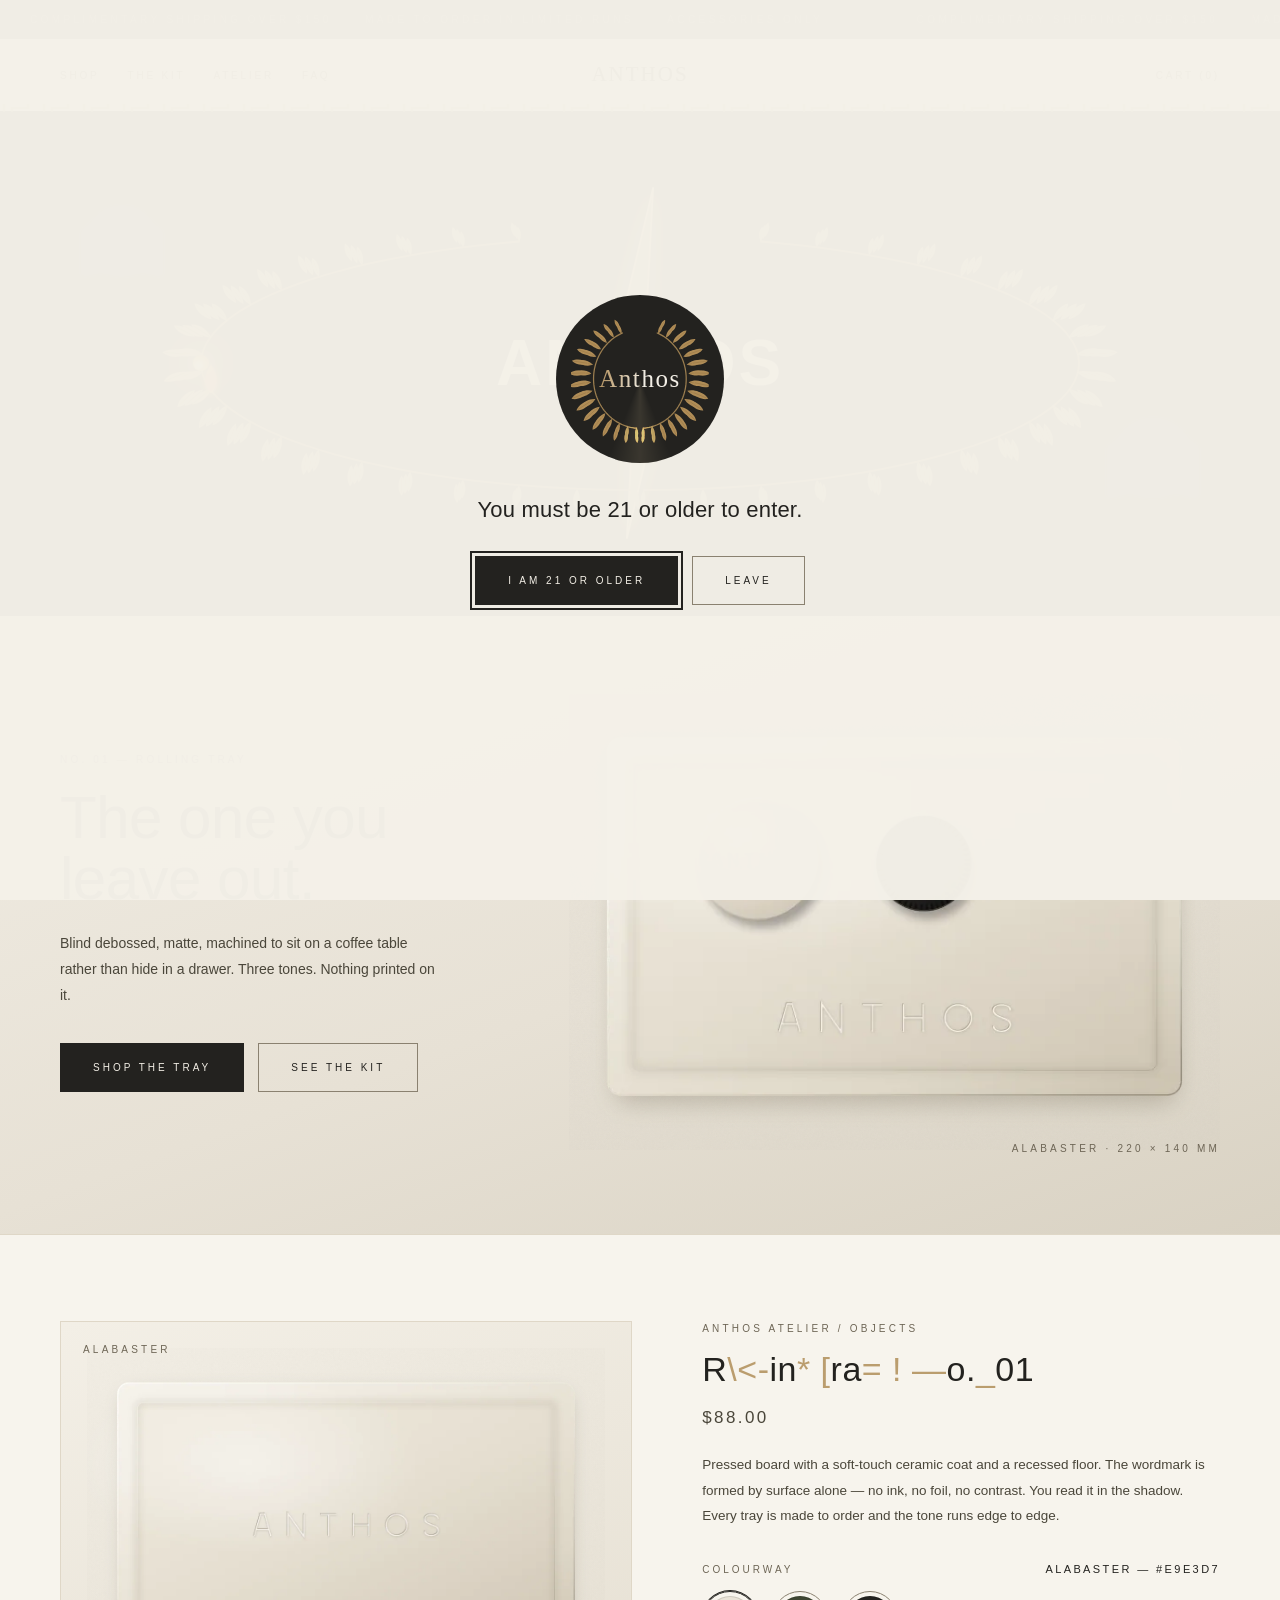
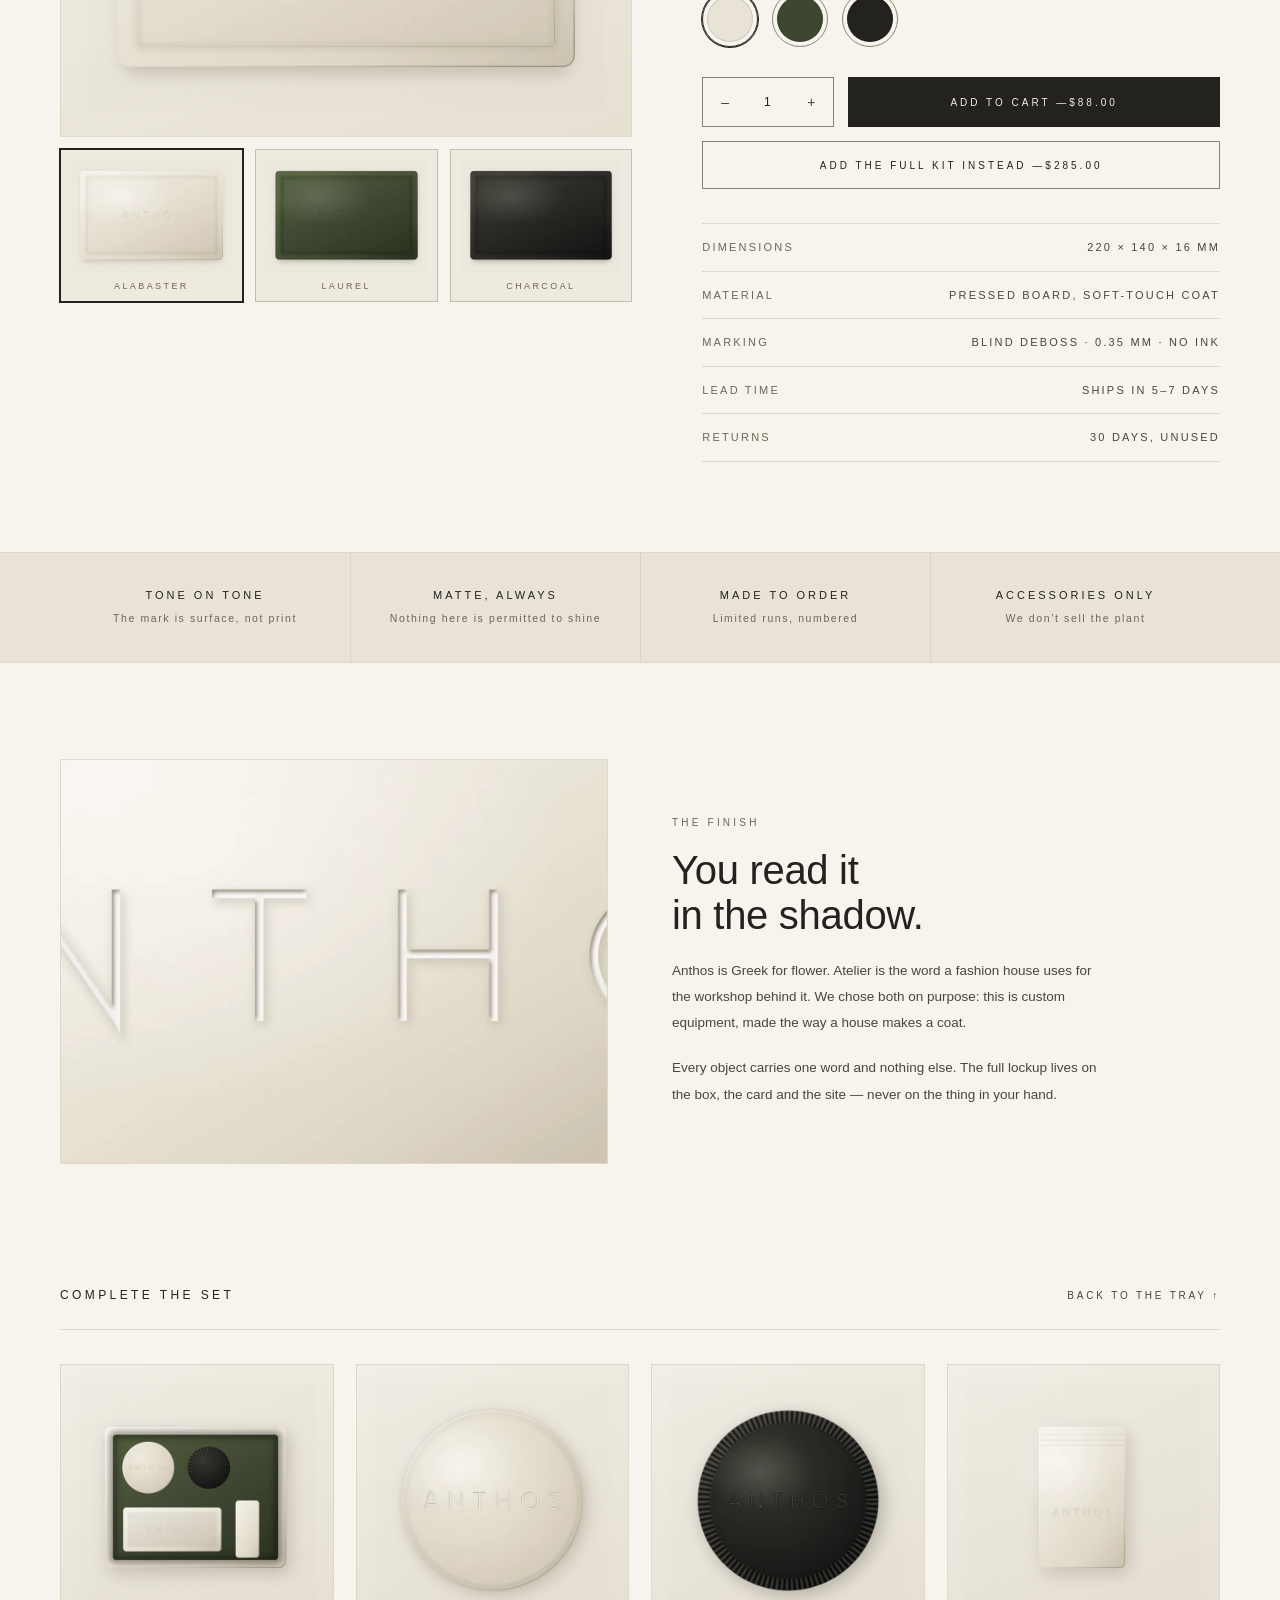
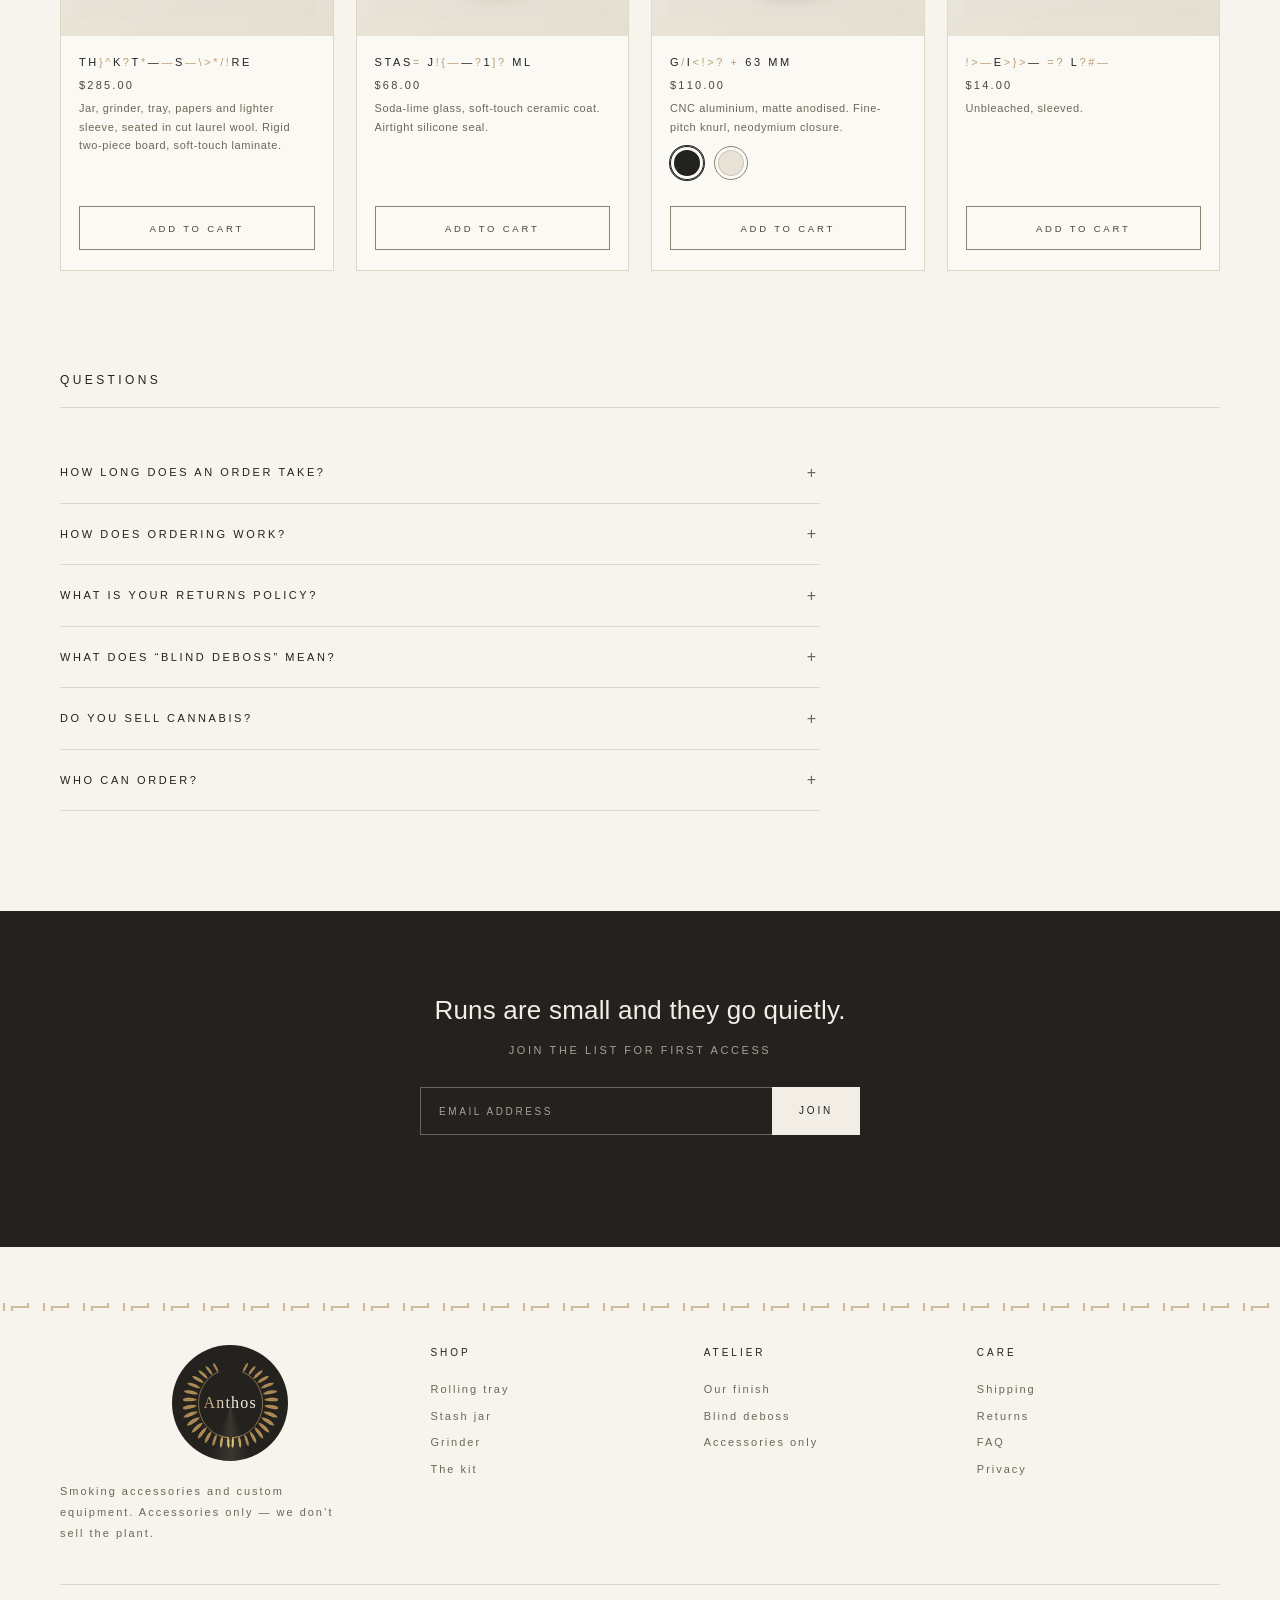
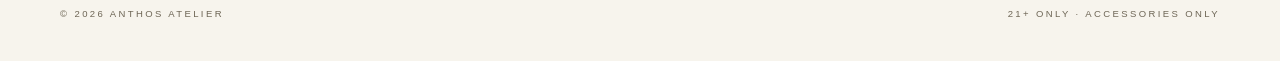
==== Anthos/site/index.html @ dfc1710a "Storm redesign: gold lightning bolt, denser wreath, black sky, storm-flash - Denser wreath (3 overla" ====
<!doctype html>
<html lang="en">
<head>
<meta charset="utf-8">
<meta name="viewport" content="width=device-width, initial-scale=1">
<title>Anthos Atelier — Made-to-order smoking accessories</title>
<meta name="description" content="Blind-debossed, matte, made-to-order smoking accessories. Rolling trays, stash jars, grinders and a signature kit. Tone on tone, nothing printed. 21+.">
<link rel="canonical" href="https://YOUR-DOMAIN.com/">
<meta name="theme-color" content="#F7F4ED">
<meta name="color-scheme" content="light">
<meta name="robots" content="index, follow, max-image-preview:large">

<meta property="og:type" content="website">
<meta property="og:site_name" content="Anthos Atelier">
<meta property="og:title" content="Anthos Atelier — Made-to-order smoking accessories">
<meta property="og:description" content="Blind-debossed, matte, made to order. Rolling Tray No. 01 in Alabaster, Laurel and Charcoal. Nothing printed on it.">
<meta property="og:url" content="https://YOUR-DOMAIN.com/">
<meta property="og:image" content="https://YOUR-DOMAIN.com/assets/img/og-image.png">
<meta property="og:image:width" content="1200">
<meta property="og:image:height" content="630">
<meta property="og:image:alt" content="An alabaster rolling tray with a stash jar and a charcoal grinder, blind debossed with the ANTHOS wordmark.">
<meta name="twitter:card" content="summary_large_image">
<meta name="twitter:title" content="Anthos Atelier — Made-to-order smoking accessories">
<meta name="twitter:description" content="Blind-debossed, matte, made to order. Nothing printed on it.">
<meta name="twitter:image" content="https://YOUR-DOMAIN.com/assets/img/og-image.png">

<link rel="icon" href="/favicon.svg" type="image/svg+xml">
<link rel="icon" href="/favicon-32.png" type="image/png" sizes="32x32">
<link rel="apple-touch-icon" href="/apple-touch-icon.png">
<link rel="manifest" href="/site.webmanifest">

<link rel="preload" as="image" type="image/webp" href="assets/img/hero-1400.webp" imagesrcset="assets/img/hero-700.webp 700w, assets/img/hero-1400.webp 1400w" imagesizes="(max-width: 1000px) 92vw, 640px" fetchpriority="high">
<link rel="stylesheet" href="css/styles.css">

<script type="application/ld+json">
{
  "@context": "https://schema.org",
  "@graph": [
    {
      "@type": "Organization",
      "@id": "https://YOUR-DOMAIN.com/#org",
      "name": "Anthos Atelier",
      "url": "https://YOUR-DOMAIN.com/",
      "logo": "https://YOUR-DOMAIN.com/icon-512.png"
    },
    {
      "@type": "Product",
      "@id": "https://YOUR-DOMAIN.com/#tray",
      "name": "Rolling Tray — No. 01",
      "description": "Pressed board rolling tray with a soft-touch ceramic coat and a recessed floor. Blind debossed, 0.35 mm, no ink. 220 × 140 × 16 mm. Made to order in Alabaster, Laurel or Charcoal.",
      "image": ["https://YOUR-DOMAIN.com/assets/img/tray-alabaster-1200.webp", "https://YOUR-DOMAIN.com/assets/img/tray-laurel-1200.webp", "https://YOUR-DOMAIN.com/assets/img/tray-charcoal-1200.webp"],
      "brand": { "@id": "https://YOUR-DOMAIN.com/#org" },
      "offers": {
        "@type": "Offer",
        "url": "https://YOUR-DOMAIN.com/#tray",
        "priceCurrency": "USD",
        "price": "88.00",
        "availability": "https://schema.org/LimitedAvailability",
        "itemCondition": "https://schema.org/NewCondition"
      }
    }
  ]
}
</script>
</head>
<body>
<svg aria-hidden="true" focusable="false" style="position:absolute;width:0;height:0;overflow:hidden">
<defs>
<g id="lf">
<path d="M0,0 C 4.6,-7.5 4.8,-17 0,-23.5 C -4.8,-17 -4.6,-7.5 0,0 Z" fill="#B08D57"/>
<path d="M0,-2 L0,-21" stroke="#8C6B3B" stroke-width="0.9" opacity="0.55"/>
</g>
<symbol id="wreath" viewBox="-110 -110 220 220">
<path d="M27.72,-73.25 L30.77,-71.85 L33.75,-70.31 L36.66,-68.62 L39.51,-66.80 L42.27,-64.84 L44.95,-62.76 L47.53,-60.55 L50.03,-58.21 L52.42,-55.76 L54.70,-53.20 L56.88,-50.53 L58.94,-47.76 L60.89,-44.90 L62.71,-41.94 L64.41,-38.90 L65.97,-35.78 L67.41,-32.59 L68.71,-29.34 L69.87,-26.02 L70.89,-22.66 L71.77,-19.25 L72.51,-15.80 L73.10,-12.31 L73.54,-8.81 L73.83,-5.28 L73.98,-1.75 L73.98,1.79 L73.83,5.33 L73.53,8.85 L73.09,12.36 L72.50,15.84 L71.76,19.29 L70.88,22.70 L69.86,26.07 L68.69,29.38 L67.39,32.64 L65.95,35.82 L64.39,38.94 L62.69,41.98 L60.86,44.94 L58.92,47.80 L56.85,50.57 L54.67,53.24 L52.39,55.80 L49.99,58.24 L47.50,60.58 L44.91,62.79 L42.23,64.87 L39.47,66.82 L36.63,68.64 L33.71,70.33 L30.73,71.87 L27.68,73.26 L24.58,74.51 L21.43,75.61 L18.24,76.56 L15.01,77.36 L11.75,78.00 L8.46,78.48 L5.16,78.81" fill="none" stroke="#B08D57" stroke-width="2" opacity="0.85" stroke-linecap="round"/>
<path d="M-27.72,-73.25 L-30.77,-71.85 L-33.75,-70.31 L-36.66,-68.62 L-39.51,-66.80 L-42.27,-64.84 L-44.95,-62.76 L-47.53,-60.55 L-50.03,-58.21 L-52.42,-55.76 L-54.70,-53.20 L-56.88,-50.53 L-58.94,-47.76 L-60.89,-44.90 L-62.71,-41.94 L-64.41,-38.90 L-65.97,-35.78 L-67.41,-32.59 L-68.71,-29.34 L-69.87,-26.02 L-70.89,-22.66 L-71.77,-19.25 L-72.51,-15.80 L-73.10,-12.31 L-73.54,-8.81 L-73.83,-5.28 L-73.98,-1.75 L-73.98,1.79 L-73.83,5.33 L-73.53,8.85 L-73.09,12.36 L-72.50,15.84 L-71.76,19.29 L-70.88,22.70 L-69.86,26.07 L-68.69,29.38 L-67.39,32.64 L-65.95,35.82 L-64.39,38.94 L-62.69,41.98 L-60.86,44.94 L-58.92,47.80 L-56.85,50.57 L-54.67,53.24 L-52.39,55.80 L-49.99,58.24 L-47.50,60.58 L-44.91,62.79 L-42.23,64.87 L-39.47,66.82 L-36.63,68.64 L-33.71,70.33 L-30.73,71.87 L-27.68,73.26 L-24.58,74.51 L-21.43,75.61 L-18.24,76.56 L-15.01,77.36 L-11.75,78.00 L-8.46,78.48 L-5.16,78.81" fill="none" stroke="#B08D57" stroke-width="2" opacity="0.85" stroke-linecap="round"/>
<g>
<use href="#lf" transform="translate(29.22,-72.32) rotate(-336.40) scale(0.72)"/>
<use href="#lf" transform="translate(32.22,-79.74) rotate(-331.60) scale(0.72)"/>
<use href="#lf" transform="translate(41.64,-65.95) rotate(-325.87) scale(0.82)"/>
<use href="#lf" transform="translate(45.91,-72.72) rotate(-321.07) scale(0.82)"/>
<use href="#lf" transform="translate(52.73,-57.48) rotate(-315.33) scale(0.91)"/>
<use href="#lf" transform="translate(58.14,-63.37) rotate(-310.53) scale(0.91)"/>
<use href="#lf" transform="translate(62.13,-47.16) rotate(-304.80) scale(1.00)"/>
<use href="#lf" transform="translate(68.50,-52.00) rotate(-300.00) scale(1.00)"/>
<use href="#lf" transform="translate(69.54,-35.33) rotate(-294.27) scale(1.07)"/>
<use href="#lf" transform="translate(76.67,-38.95) rotate(-289.47) scale(1.07)"/>
<use href="#lf" transform="translate(74.72,-22.37) rotate(-283.73) scale(1.13)"/>
<use href="#lf" transform="translate(82.39,-24.67) rotate(-278.93) scale(1.13)"/>
<use href="#lf" transform="translate(77.51,-8.69) rotate(-273.20) scale(1.17)"/>
<use href="#lf" transform="translate(85.46,-9.59) rotate(-268.40) scale(1.17)"/>
<use href="#lf" transform="translate(77.82,5.26) rotate(-262.67) scale(1.19)"/>
<use href="#lf" transform="translate(85.80,5.80) rotate(-257.87) scale(1.19)"/>
<use href="#lf" transform="translate(75.64,19.05) rotate(-252.13) scale(1.19)"/>
<use href="#lf" transform="translate(83.40,21.00) rotate(-247.33) scale(1.19)"/>
<use href="#lf" transform="translate(71.03,32.22) rotate(-241.60) scale(1.17)"/>
<use href="#lf" transform="translate(78.32,35.53) rotate(-236.80) scale(1.17)"/>
<use href="#lf" transform="translate(64.15,44.37) rotate(-231.07) scale(1.13)"/>
<use href="#lf" transform="translate(70.73,48.92) rotate(-226.27) scale(1.13)"/>
<use href="#lf" transform="translate(55.22,55.09) rotate(-220.53) scale(1.07)"/>
<use href="#lf" transform="translate(60.88,60.74) rotate(-215.73) scale(1.07)"/>
<use href="#lf" transform="translate(44.52,64.05) rotate(-210.00) scale(1.00)"/>
<use href="#lf" transform="translate(49.08,70.62) rotate(-205.20) scale(1.00)"/>
<use href="#lf" transform="translate(32.39,70.96) rotate(-199.47) scale(0.91)"/>
<use href="#lf" transform="translate(35.71,78.24) rotate(-194.67) scale(0.91)"/>
<use href="#lf" transform="translate(19.22,75.59) rotate(-188.93) scale(0.82)"/>
<use href="#lf" transform="translate(21.19,83.35) rotate(-184.13) scale(0.82)"/>
<use href="#lf" transform="translate(5.44,77.81) rotate(-178.40) scale(0.72)"/>
<use href="#lf" transform="translate(6.00,85.79) rotate(-173.60) scale(0.72)"/>
<use href="#lf" transform="translate(-29.22,-72.32) rotate(-383.60) scale(0.72)"/>
<use href="#lf" transform="translate(-32.22,-79.74) rotate(-388.40) scale(0.72)"/>
<use href="#lf" transform="translate(-41.64,-65.95) rotate(-394.13) scale(0.82)"/>
<use href="#lf" transform="translate(-45.91,-72.72) rotate(-398.93) scale(0.82)"/>
<use href="#lf" transform="translate(-52.73,-57.48) rotate(-404.67) scale(0.91)"/>
<use href="#lf" transform="translate(-58.14,-63.37) rotate(-409.47) scale(0.91)"/>
<use href="#lf" transform="translate(-62.13,-47.16) rotate(-415.20) scale(1.00)"/>
<use href="#lf" transform="translate(-68.50,-52.00) rotate(-420.00) scale(1.00)"/>
<use href="#lf" transform="translate(-69.54,-35.33) rotate(-425.73) scale(1.07)"/>
<use href="#lf" transform="translate(-76.67,-38.95) rotate(-430.53) scale(1.07)"/>
<use href="#lf" transform="translate(-74.72,-22.37) rotate(-436.27) scale(1.13)"/>
<use href="#lf" transform="translate(-82.39,-24.67) rotate(-441.07) scale(1.13)"/>
<use href="#lf" transform="translate(-77.51,-8.69) rotate(-446.80) scale(1.17)"/>
<use href="#lf" transform="translate(-85.46,-9.59) rotate(-451.60) scale(1.17)"/>
<use href="#lf" transform="translate(-77.82,5.26) rotate(-97.33) scale(1.19)"/>
<use href="#lf" transform="translate(-85.80,5.80) rotate(-102.13) scale(1.19)"/>
<use href="#lf" transform="translate(-75.64,19.05) rotate(-107.87) scale(1.19)"/>
<use href="#lf" transform="translate(-83.40,21.00) rotate(-112.67) scale(1.19)"/>
<use href="#lf" transform="translate(-71.03,32.22) rotate(-118.40) scale(1.17)"/>
<use href="#lf" transform="translate(-78.32,35.53) rotate(-123.20) scale(1.17)"/>
<use href="#lf" transform="translate(-64.15,44.37) rotate(-128.93) scale(1.13)"/>
<use href="#lf" transform="translate(-70.73,48.92) rotate(-133.73) scale(1.13)"/>
<use href="#lf" transform="translate(-55.22,55.09) rotate(-139.47) scale(1.07)"/>
<use href="#lf" transform="translate(-60.88,60.74) rotate(-144.27) scale(1.07)"/>
<use href="#lf" transform="translate(-44.52,64.05) rotate(-150.00) scale(1.00)"/>
<use href="#lf" transform="translate(-49.08,70.62) rotate(-154.80) scale(1.00)"/>
<use href="#lf" transform="translate(-32.39,70.96) rotate(-160.53) scale(0.91)"/>
<use href="#lf" transform="translate(-35.71,78.24) rotate(-165.33) scale(0.91)"/>
<use href="#lf" transform="translate(-19.22,75.59) rotate(-171.07) scale(0.82)"/>
<use href="#lf" transform="translate(-21.19,83.35) rotate(-175.87) scale(0.82)"/>
<use href="#lf" transform="translate(-5.44,77.81) rotate(-181.60) scale(0.72)"/>
<use href="#lf" transform="translate(-6.00,85.79) rotate(-186.40) scale(0.72)"/>
</g>
</symbol>
<symbol id="wreath-wide" viewBox="-650 -220 1300 440">
<path d="M135.61,-136.50 L157.94,-134.48 L179.92,-132.16 L201.49,-129.55 L222.60,-126.64 L243.21,-123.44 L263.26,-119.96 L282.73,-116.21 L301.55,-112.20 L319.69,-107.94 L337.11,-103.43 L353.77,-98.69 L369.62,-93.72 L384.64,-88.54 L398.79,-83.16 L412.04,-77.60 L424.36,-71.86 L435.71,-65.95 L446.08,-59.90 L455.45,-53.71 L463.78,-47.40 L471.06,-40.98 L477.28,-34.47 L482.42,-27.89 L486.47,-21.23 L489.42,-14.53 L491.26,-7.80 L491.99,-1.05 L491.60,5.70 L490.11,12.44 L487.51,19.15 L483.80,25.82 L479.00,32.43 L473.12,38.96 L466.16,45.41 L458.16,51.75 L449.11,57.98 L439.06,64.08 L428.00,70.03 L415.98,75.83 L403.02,81.45 L389.15,86.89 L374.40,92.13 L358.80,97.16 L342.39,101.97 L325.20,106.56 L307.28,110.90 L288.67,114.99 L269.40,118.82 L249.52,122.38 L229.08,125.67 L208.12,128.67 L186.69,131.38 L164.84,133.79 L142.61,135.90 L120.07,137.71 L97.25,139.20 L74.21,140.38 L51.00,141.24 L27.68,141.78 L4.29,141.99" fill="none" stroke="#B08D57" stroke-width="2" opacity="0.85" stroke-linecap="round"/>
<path d="M-135.61,-136.50 L-157.94,-134.48 L-179.92,-132.16 L-201.49,-129.55 L-222.60,-126.64 L-243.21,-123.44 L-263.26,-119.96 L-282.73,-116.21 L-301.55,-112.20 L-319.69,-107.94 L-337.11,-103.43 L-353.77,-98.69 L-369.62,-93.72 L-384.64,-88.54 L-398.79,-83.16 L-412.04,-77.60 L-424.36,-71.86 L-435.71,-65.95 L-446.08,-59.90 L-455.45,-53.71 L-463.78,-47.40 L-471.06,-40.98 L-477.28,-34.47 L-482.42,-27.89 L-486.47,-21.23 L-489.42,-14.53 L-491.26,-7.80 L-491.99,-1.05 L-491.60,5.70 L-490.11,12.44 L-487.51,19.15 L-483.80,25.82 L-479.00,32.43 L-473.12,38.96 L-466.16,45.41 L-458.16,51.75 L-449.11,57.98 L-439.06,64.08 L-428.00,70.03 L-415.98,75.83 L-403.02,81.45 L-389.15,86.89 L-374.40,92.13 L-358.80,97.16 L-342.39,101.97 L-325.20,106.56 L-307.28,110.90 L-288.67,114.99 L-269.40,118.82 L-249.52,122.38 L-229.08,125.67 L-208.12,128.67 L-186.69,131.38 L-164.84,133.79 L-142.61,135.90 L-120.07,137.71 L-97.25,139.20 L-74.21,140.38 L-51.00,141.24 L-27.68,141.78 L-4.29,141.99" fill="none" stroke="#B08D57" stroke-width="2" opacity="0.85" stroke-linecap="round"/>
<g>
<use href="#lf" transform="translate(135.25,-136.79) rotate(-354.05) scale(0.70)"/>
<use href="#lf" transform="translate(137.82,-139.38) rotate(-351.25) scale(0.70)"/>
<use href="#lf" transform="translate(140.38,-141.98) rotate(-348.45) scale(0.70)"/>
<use href="#lf" transform="translate(197.91,-130.22) rotate(-351.33) scale(0.77)"/>
<use href="#lf" transform="translate(201.66,-132.68) rotate(-348.53) scale(0.77)"/>
<use href="#lf" transform="translate(205.41,-135.15) rotate(-345.73) scale(0.77)"/>
<use href="#lf" transform="translate(256.91,-121.24) rotate(-348.31) scale(0.84)"/>
<use href="#lf" transform="translate(261.78,-123.54) rotate(-345.51) scale(0.84)"/>
<use href="#lf" transform="translate(266.65,-125.84) rotate(-342.71) scale(0.84)"/>
<use href="#lf" transform="translate(311.18,-110.03) rotate(-344.85) scale(0.91)"/>
<use href="#lf" transform="translate(317.08,-112.12) rotate(-342.05) scale(0.91)"/>
<use href="#lf" transform="translate(322.98,-114.20) rotate(-339.25) scale(0.91)"/>
<use href="#lf" transform="translate(359.71,-96.79) rotate(-340.68) scale(0.97)"/>
<use href="#lf" transform="translate(366.53,-98.63) rotate(-337.88) scale(0.97)"/>
<use href="#lf" transform="translate(373.35,-100.46) rotate(-335.08) scale(0.97)"/>
<use href="#lf" transform="translate(401.60,-81.77) rotate(-335.40) scale(1.02)"/>
<use href="#lf" transform="translate(409.22,-83.32) rotate(-332.60) scale(1.02)"/>
<use href="#lf" transform="translate(416.83,-84.87) rotate(-329.80) scale(1.02)"/>
<use href="#lf" transform="translate(436.10,-65.24) rotate(-328.31) scale(1.07)"/>
<use href="#lf" transform="translate(444.37,-66.47) rotate(-325.51) scale(1.07)"/>
<use href="#lf" transform="translate(452.63,-67.71) rotate(-322.71) scale(1.07)"/>
<use href="#lf" transform="translate(462.55,-47.50) rotate(-318.15) scale(1.11)"/>
<use href="#lf" transform="translate(471.32,-48.40) rotate(-315.35) scale(1.11)"/>
<use href="#lf" transform="translate(480.09,-49.30) rotate(-312.55) scale(1.11)"/>
<use href="#lf" transform="translate(480.48,-28.89) rotate(-302.84) scale(1.14)"/>
<use href="#lf" transform="translate(489.59,-29.44) rotate(-300.04) scale(1.14)"/>
<use href="#lf" transform="translate(498.69,-29.99) rotate(-297.24) scale(1.14)"/>
<use href="#lf" transform="translate(489.54,-9.75) rotate(-280.41) scale(1.16)"/>
<use href="#lf" transform="translate(498.83,-9.93) rotate(-277.61) scale(1.16)"/>
<use href="#lf" transform="translate(508.11,-10.12) rotate(-274.81) scale(1.16)"/>
<use href="#lf" transform="translate(489.59,9.57) rotate(-253.81) scale(1.17)"/>
<use href="#lf" transform="translate(498.87,9.75) rotate(-251.01) scale(1.17)"/>
<use href="#lf" transform="translate(508.15,9.94) rotate(-248.21) scale(1.17)"/>
<use href="#lf" transform="translate(480.60,28.72) rotate(-231.31) scale(1.17)"/>
<use href="#lf" transform="translate(489.71,29.26) rotate(-228.51) scale(1.17)"/>
<use href="#lf" transform="translate(498.82,29.81) rotate(-225.71) scale(1.17)"/>
<use href="#lf" transform="translate(462.76,47.33) rotate(-215.94) scale(1.16)"/>
<use href="#lf" transform="translate(471.53,48.23) rotate(-213.14) scale(1.16)"/>
<use href="#lf" transform="translate(480.30,49.13) rotate(-210.34) scale(1.16)"/>
<use href="#lf" transform="translate(436.38,65.08) rotate(-205.74) scale(1.14)"/>
<use href="#lf" transform="translate(444.65,66.31) rotate(-202.94) scale(1.14)"/>
<use href="#lf" transform="translate(452.92,67.55) rotate(-200.14) scale(1.14)"/>
<use href="#lf" transform="translate(401.96,81.62) rotate(-198.63) scale(1.11)"/>
<use href="#lf" transform="translate(409.58,83.17) rotate(-195.83) scale(1.11)"/>
<use href="#lf" transform="translate(417.20,84.72) rotate(-193.03) scale(1.11)"/>
<use href="#lf" transform="translate(360.12,96.66) rotate(-193.34) scale(1.07)"/>
<use href="#lf" transform="translate(366.95,98.49) rotate(-190.54) scale(1.07)"/>
<use href="#lf" transform="translate(373.78,100.32) rotate(-187.74) scale(1.07)"/>
<use href="#lf" transform="translate(311.65,109.92) rotate(-189.16) scale(1.02)"/>
<use href="#lf" transform="translate(317.56,112.00) rotate(-186.36) scale(1.02)"/>
<use href="#lf" transform="translate(323.47,114.08) rotate(-183.56) scale(1.02)"/>
<use href="#lf" transform="translate(257.43,121.15) rotate(-185.69) scale(0.97)"/>
<use href="#lf" transform="translate(262.31,123.44) rotate(-182.89) scale(0.97)"/>
<use href="#lf" transform="translate(267.19,125.74) rotate(-180.09) scale(0.97)"/>
<use href="#lf" transform="translate(198.47,130.14) rotate(-182.68) scale(0.91)"/>
<use href="#lf" transform="translate(202.23,132.61) rotate(-179.88) scale(0.91)"/>
<use href="#lf" transform="translate(205.99,135.08) rotate(-177.08) scale(0.91)"/>
<use href="#lf" transform="translate(135.84,136.74) rotate(-179.96) scale(0.84)"/>
<use href="#lf" transform="translate(138.42,139.33) rotate(-177.16) scale(0.84)"/>
<use href="#lf" transform="translate(140.99,141.93) rotate(-174.36) scale(0.84)"/>
<use href="#lf" transform="translate(70.71,140.82) rotate(-177.41) scale(0.77)"/>
<use href="#lf" transform="translate(72.05,143.49) rotate(-174.61) scale(0.77)"/>
<use href="#lf" transform="translate(73.40,146.16) rotate(-171.81) scale(0.77)"/>
<use href="#lf" transform="translate(4.28,142.30) rotate(-174.95) scale(0.70)"/>
<use href="#lf" transform="translate(4.36,144.99) rotate(-172.15) scale(0.70)"/>
<use href="#lf" transform="translate(4.44,147.69) rotate(-169.35) scale(0.70)"/>
<use href="#lf" transform="translate(-135.25,-136.79) rotate(-365.95) scale(0.70)"/>
<use href="#lf" transform="translate(-137.82,-139.38) rotate(-368.75) scale(0.70)"/>
<use href="#lf" transform="translate(-140.38,-141.98) rotate(-371.55) scale(0.70)"/>
<use href="#lf" transform="translate(-197.91,-130.22) rotate(-368.67) scale(0.77)"/>
<use href="#lf" transform="translate(-201.66,-132.68) rotate(-371.47) scale(0.77)"/>
<use href="#lf" transform="translate(-205.41,-135.15) rotate(-374.27) scale(0.77)"/>
<use href="#lf" transform="translate(-256.91,-121.24) rotate(-371.69) scale(0.84)"/>
<use href="#lf" transform="translate(-261.78,-123.54) rotate(-374.49) scale(0.84)"/>
<use href="#lf" transform="translate(-266.65,-125.84) rotate(-377.29) scale(0.84)"/>
<use href="#lf" transform="translate(-311.18,-110.03) rotate(-375.15) scale(0.91)"/>
<use href="#lf" transform="translate(-317.08,-112.12) rotate(-377.95) scale(0.91)"/>
<use href="#lf" transform="translate(-322.98,-114.20) rotate(-380.75) scale(0.91)"/>
<use href="#lf" transform="translate(-359.71,-96.79) rotate(-379.32) scale(0.97)"/>
<use href="#lf" transform="translate(-366.53,-98.63) rotate(-382.12) scale(0.97)"/>
<use href="#lf" transform="translate(-373.35,-100.46) rotate(-384.92) scale(0.97)"/>
<use href="#lf" transform="translate(-401.60,-81.77) rotate(-384.60) scale(1.02)"/>
<use href="#lf" transform="translate(-409.22,-83.32) rotate(-387.40) scale(1.02)"/>
<use href="#lf" transform="translate(-416.83,-84.87) rotate(-390.20) scale(1.02)"/>
<use href="#lf" transform="translate(-436.10,-65.24) rotate(-391.69) scale(1.07)"/>
<use href="#lf" transform="translate(-444.37,-66.47) rotate(-394.49) scale(1.07)"/>
<use href="#lf" transform="translate(-452.63,-67.71) rotate(-397.29) scale(1.07)"/>
<use href="#lf" transform="translate(-462.55,-47.50) rotate(-401.85) scale(1.11)"/>
<use href="#lf" transform="translate(-471.32,-48.40) rotate(-404.65) scale(1.11)"/>
<use href="#lf" transform="translate(-480.09,-49.30) rotate(-407.45) scale(1.11)"/>
<use href="#lf" transform="translate(-480.48,-28.89) rotate(-417.16) scale(1.14)"/>
<use href="#lf" transform="translate(-489.59,-29.44) rotate(-419.96) scale(1.14)"/>
<use href="#lf" transform="translate(-498.69,-29.99) rotate(-422.76) scale(1.14)"/>
<use href="#lf" transform="translate(-489.54,-9.75) rotate(-439.59) scale(1.16)"/>
<use href="#lf" transform="translate(-498.83,-9.93) rotate(-442.39) scale(1.16)"/>
<use href="#lf" transform="translate(-508.11,-10.12) rotate(-445.19) scale(1.16)"/>
<use href="#lf" transform="translate(-489.59,9.57) rotate(-106.19) scale(1.17)"/>
<use href="#lf" transform="translate(-498.87,9.75) rotate(-108.99) scale(1.17)"/>
<use href="#lf" transform="translate(-508.15,9.94) rotate(-111.79) scale(1.17)"/>
<use href="#lf" transform="translate(-480.60,28.72) rotate(-128.69) scale(1.17)"/>
<use href="#lf" transform="translate(-489.71,29.26) rotate(-131.49) scale(1.17)"/>
<use href="#lf" transform="translate(-498.82,29.81) rotate(-134.29) scale(1.17)"/>
<use href="#lf" transform="translate(-462.76,47.33) rotate(-144.06) scale(1.16)"/>
<use href="#lf" transform="translate(-471.53,48.23) rotate(-146.86) scale(1.16)"/>
<use href="#lf" transform="translate(-480.30,49.13) rotate(-149.66) scale(1.16)"/>
<use href="#lf" transform="translate(-436.38,65.08) rotate(-154.26) scale(1.14)"/>
<use href="#lf" transform="translate(-444.65,66.31) rotate(-157.06) scale(1.14)"/>
<use href="#lf" transform="translate(-452.92,67.55) rotate(-159.86) scale(1.14)"/>
<use href="#lf" transform="translate(-401.96,81.62) rotate(-161.37) scale(1.11)"/>
<use href="#lf" transform="translate(-409.58,83.17) rotate(-164.17) scale(1.11)"/>
<use href="#lf" transform="translate(-417.20,84.72) rotate(-166.97) scale(1.11)"/>
<use href="#lf" transform="translate(-360.12,96.66) rotate(-166.66) scale(1.07)"/>
<use href="#lf" transform="translate(-366.95,98.49) rotate(-169.46) scale(1.07)"/>
<use href="#lf" transform="translate(-373.78,100.32) rotate(-172.26) scale(1.07)"/>
<use href="#lf" transform="translate(-311.65,109.92) rotate(-170.84) scale(1.02)"/>
<use href="#lf" transform="translate(-317.56,112.00) rotate(-173.64) scale(1.02)"/>
<use href="#lf" transform="translate(-323.47,114.08) rotate(-176.44) scale(1.02)"/>
<use href="#lf" transform="translate(-257.43,121.15) rotate(-174.31) scale(0.97)"/>
<use href="#lf" transform="translate(-262.31,123.44) rotate(-177.11) scale(0.97)"/>
<use href="#lf" transform="translate(-267.19,125.74) rotate(-179.91) scale(0.97)"/>
<use href="#lf" transform="translate(-198.47,130.14) rotate(-177.32) scale(0.91)"/>
<use href="#lf" transform="translate(-202.23,132.61) rotate(-180.12) scale(0.91)"/>
<use href="#lf" transform="translate(-205.99,135.08) rotate(-182.92) scale(0.91)"/>
<use href="#lf" transform="translate(-135.84,136.74) rotate(-180.04) scale(0.84)"/>
<use href="#lf" transform="translate(-138.42,139.33) rotate(-182.84) scale(0.84)"/>
<use href="#lf" transform="translate(-140.99,141.93) rotate(-185.64) scale(0.84)"/>
<use href="#lf" transform="translate(-70.71,140.82) rotate(-182.59) scale(0.77)"/>
<use href="#lf" transform="translate(-72.05,143.49) rotate(-185.39) scale(0.77)"/>
<use href="#lf" transform="translate(-73.40,146.16) rotate(-188.19) scale(0.77)"/>
<use href="#lf" transform="translate(-4.28,142.30) rotate(-185.05) scale(0.70)"/>
<use href="#lf" transform="translate(-4.36,144.99) rotate(-187.85) scale(0.70)"/>
<use href="#lf" transform="translate(-4.44,147.69) rotate(-190.65) scale(0.70)"/>
</g>
</symbol>
<path id="bolt" d="M15,-200 L-35,10 L-5,10 L-15,200 L35,-10 L5,-10 Z"/>
<g id="cloudshape"><circle cx="0" cy="10" r="18"/><circle cx="-16" cy="15" r="13"/><circle cx="16" cy="15" r="13"/><rect x="-16" y="10" width="32" height="15" rx="7"/></g>
</defs>
</svg>
<a class="skip" href="#main">Skip to content</a>
<noscript><div class="noscript">This shop needs JavaScript to build your cart. Enable it, or write to us to order.</div></noscript>

<div class="announce">
  <div class="announce-track">
    <span class="announce-item">Complimentary shipping over $150 <span aria-hidden="true">—</span> Made to order in limited runs <span aria-hidden="true">—</span> Accessories only <span aria-hidden="true">—</span></span>
    <span class="announce-item" aria-hidden="true">Complimentary shipping over $150 <span aria-hidden="true">—</span> Made to order in limited runs <span aria-hidden="true">—</span> Accessories only <span aria-hidden="true">—</span></span>
  </div>
</div>

<header class="site">
  <div class="wrap nav">
    <nav aria-label="Primary" class="nav-links">
      <a class="lk" href="#tray">Shop</a>
      <a class="lk" href="#set">The Kit</a>
      <a class="lk" href="#atelier">Atelier</a>
      <a class="lk" href="#faq">FAQ</a>
    </nav>
    <a class="brandmark" href="#top">Anthos</a>
    <div class="navright">
      <button type="button" class="iconbtn" id="cartOpen" aria-haspopup="dialog">Cart (<span id="cartCount">0</span>)</button>
    </div>
  </div>
</header>

<main id="main">
<span id="top"></span>

<!-- ============================ BRAND HERO ============================ -->
<section class="brandhero" aria-hidden="true">
  <div class="storm-flash"></div>
  <div class="wrap brandhero-in">
    <svg class="cloud left" viewBox="-20 -10 40 40" focusable="false"><use href="#cloudshape"/></svg>
    <svg class="cloud right" viewBox="-20 -10 40 40" focusable="false"><use href="#cloudshape"/></svg>
    <span class="bolt-wrap"><svg viewBox="-40 -210 80 420" focusable="false"><use href="#bolt"/></svg></span>
    <svg class="wreath-wide" viewBox="-650 -220 1300 440" focusable="false"><use href="#wreath-wide" x="-650" y="-220" width="1300" height="440"></use></svg>
    <span class="brandhero-word scramble">Anthos</span>
    <span class="fireball">
      <span class="fireball-flame f3"><svg viewBox="0 0 22 16"><path d="M22,8 C14,3 6,1 0,8 C6,15 14,13 22,8 Z"/></svg></span>
      <span class="fireball-flame f2"><svg viewBox="0 0 22 16"><path d="M22,8 C14,3 6,1 0,8 C6,15 14,13 22,8 Z"/></svg></span>
      <span class="fireball-flame f1"><svg viewBox="0 0 22 16"><path d="M22,8 C14,3 6,1 0,8 C6,15 14,13 22,8 Z"/></svg></span>
      <span class="fireball-core"></span>
    </span>
  </div>
</section>

<!-- ============================ HERO ============================ -->
<section class="hero" aria-labelledby="hero-h">
  <div class="wrap hero-in">
    <div>
      <p class="eyebrow">No. 01 — Rolling Tray</p>
      <h1 id="hero-h">The one you<br>leave out.</h1>
      <p class="lede">Blind debossed, matte, machined to sit on a coffee table rather than hide in a drawer. Three tones. Nothing printed on it.</p>
      <div class="btnrow">
        <a class="btn" href="#tray">Shop the tray</a>
        <a class="btn ghost" href="#set">See the kit</a>
      </div>
    </div>
    <div class="herofig">
      <img class="heroimg" src="assets/img/hero-1400.webp" srcset="assets/img/hero-700.webp 700w, assets/img/hero-1400.webp 1400w" sizes="(max-width: 1000px) 92vw, 640px" width="1400" height="980" fetchpriority="high" alt="An alabaster rolling tray with a stash jar and a charcoal grinder resting on it, each blind debossed with the ANTHOS wordmark.">
      <p class="herotag eyebrow">Alabaster · 220 × 140 mm</p>
    </div>
  </div>
</section>

<!-- ============================ PDP ============================ -->
<section class="wrap pdp" id="tray" aria-labelledby="pdp-h"
         data-key="tray" data-name="Rolling Tray — No. 01" data-price="88" data-variant="alabaster" data-variant-label="Alabaster">
  <div class="gallery">
    <div class="stage" id="stage">
      <p class="stagetag eyebrow" id="stageTag">Alabaster</p>
      <img id="mainImg" class="swap" src="assets/img/tray-alabaster-1200.webp" width="1200" height="840" alt="Anthos rolling tray in Alabaster, blind debossed with the ANTHOS wordmark.">
    </div>
    <div class="thumbs" id="thumbs">
      <button type="button" class="thumb" data-cw="alabaster" aria-pressed="true"><img src="assets/img/tray-alabaster-480.webp" width="480" height="336" alt="" loading="lazy"><span class="cap">Alabaster</span></button>
      <button type="button" class="thumb" data-cw="laurel" aria-pressed="false"><img src="assets/img/tray-laurel-480.webp" width="480" height="336" alt="" loading="lazy"><span class="cap">Laurel</span></button>
      <button type="button" class="thumb" data-cw="charcoal" aria-pressed="false"><img src="assets/img/tray-charcoal-480.webp" width="480" height="336" alt="" loading="lazy"><span class="cap">Charcoal</span></button>
    </div>
  </div>

  <div class="info">
    <p class="eyebrow">Anthos Atelier / Objects</p>
    <h2 id="pdp-h" class="scramble">Rolling Tray — No. 01</h2>
    <p class="price"><span data-price-of="tray">$88.00</span></p>
    <p class="desc">Pressed board with a soft-touch ceramic coat and a recessed floor. The wordmark is formed by surface alone — no ink, no foil, no contrast. You read it in the shadow. Every tray is made to order and the tone runs edge to edge.</p>

    <div class="fieldlabel"><b id="cwLegend">Colourway</b><em id="cwName">Alabaster — #E9E3D7</em></div>
    <fieldset class="swatches js-variant" aria-labelledby="cwLegend" data-target="#mainImg" data-tag="#stageTag" data-name="#cwName">
      <label class="sw"><input type="radio" name="tray-cw" value="alabaster" data-label="Alabaster" data-hex="#E9E3D7" data-img="assets/img/tray-alabaster-1200.webp" data-thumb="assets/img/tray-alabaster-480.webp" data-alt="Anthos rolling tray in Alabaster, blind debossed with the ANTHOS wordmark." checked><i class="cw-alabaster"></i><span class="vh">Alabaster</span></label>
      <label class="sw"><input type="radio" name="tray-cw" value="laurel" data-label="Laurel" data-hex="#3E4632" data-img="assets/img/tray-laurel-1200.webp" data-thumb="assets/img/tray-laurel-480.webp" data-alt="Anthos rolling tray in Laurel, blind debossed with the ANTHOS wordmark."><i class="cw-laurel"></i><span class="vh">Laurel</span></label>
      <label class="sw"><input type="radio" name="tray-cw" value="charcoal" data-label="Charcoal" data-hex="#23221F" data-img="assets/img/tray-charcoal-1200.webp" data-thumb="assets/img/tray-charcoal-480.webp" data-alt="Anthos rolling tray in Charcoal, blind debossed with the ANTHOS wordmark."><i class="cw-charcoal"></i><span class="vh">Charcoal</span></label>
    </fieldset>

    <div class="qtyrow">
      <div class="qty" role="group" aria-label="Quantity">
        <button type="button" id="qMinus" aria-label="Decrease quantity">–</button>
        <output id="qVal" aria-live="polite">1</output>
        <button type="button" id="qPlus" aria-label="Increase quantity">+</button>
      </div>
      <button type="button" class="btn addbtn js-add" id="addBtn">Add to cart — <span id="addPrice">$88.00</span></button>
    </div>
    <button type="button" class="btn ghost addbtn" id="kitBtn" data-add-key="kit">Add the full kit instead — <span data-price-of="kit">$285.00</span></button>

    <dl class="meta">
      <div><dt>Dimensions</dt><dd>220 × 140 × 16 mm</dd></div>
      <div><dt>Material</dt><dd>Pressed board, soft-touch coat</dd></div>
      <div><dt>Marking</dt><dd>Blind deboss · 0.35 mm · no ink</dd></div>
      <div><dt>Lead time</dt><dd>Ships in 5–7 days</dd></div>
      <div><dt>Returns</dt><dd>30 days, unused</dd></div>
    </dl>
  </div>
</section>

<!-- ============================ STRIP ============================ -->
<section class="strip" aria-label="What the house stands for">
  <ul class="wrap strip-in">
    <li><b>Tone on tone</b><p>The mark is surface, not print</p></li>
    <li><b>Matte, always</b><p>Nothing here is permitted to shine</p></li>
    <li><b>Made to order</b><p>Limited runs, numbered</p></li>
    <li><b>Accessories only</b><p>We don’t sell the plant</p></li>
  </ul>
</section>

<!-- ============================ EDITORIAL ============================ -->
<section class="wrap editorial" id="atelier" aria-labelledby="ed-h">
  <div class="ed-in">
    <div class="macro"><img src="assets/img/macro-1200.webp" width="1200" height="884" alt="Extreme close-up of the ANTHOS wordmark blind debossed into an alabaster surface. The letters are visible only through shadow." loading="lazy"></div>
    <div>
      <p class="eyebrow">The finish</p>
      <h2 id="ed-h" class="h3">You read it<br>in the shadow.</h2>
      <p>Anthos is Greek for flower. Atelier is the word a fashion house uses for the workshop behind it. We chose both on purpose: this is custom equipment, made the way a house makes a coat.</p>
      <p>Every object carries one word and nothing else. The full lockup lives on the box, the card and the site — never on the thing in your hand.</p>
    </div>
  </div>
</section>

<!-- ============================ THE SET ============================ -->
<section class="wrap shop" id="set" aria-labelledby="set-h">
  <div class="sechead">
    <h2 id="set-h">Complete the set</h2>
    <a class="lk eyebrow" href="#tray">Back to the tray ↑</a>
  </div>
  <div class="cards">

    <article class="card" data-key="kit" data-name="The Kit — Signature" data-price="285" data-thumb="assets/img/kit-alabaster-560.webp" data-variant="" data-variant-label="">
      <div class="art"><img src="assets/img/kit-alabaster-560.webp" width="560" height="560" alt="The Anthos signature kit: stash jar, grinder, tray, papers and lighter sleeve seated in a laurel wool liner." loading="lazy"></div>
      <div class="body">
        <h3 class="nm scramble">The Kit — Signature</h3>
        <p class="pr" data-price-of="kit">$285.00</p>
        <p class="spec">Jar, grinder, tray, papers and lighter sleeve, seated in cut laurel wool. Rigid two-piece board, soft-touch laminate.</p>
        <div class="quick"><button type="button" class="js-add">Add to cart</button></div>
      </div>
    </article>

    <article class="card" data-key="jar" data-name="Stash Jar — 120 ml" data-price="68" data-thumb="assets/img/jar-alabaster-560.webp" data-variant="" data-variant-label="">
      <div class="art"><img src="assets/img/jar-alabaster-560.webp" width="560" height="560" alt="Anthos stash jar in Alabaster, lid blind debossed with the ANTHOS wordmark." loading="lazy"></div>
      <div class="body">
        <h3 class="nm scramble">Stash Jar — 120 ml</h3>
        <p class="pr" data-price-of="jar">$68.00</p>
        <p class="spec">Soda-lime glass, soft-touch ceramic coat. Airtight silicone seal.</p>
        <div class="quick"><button type="button" class="js-add">Add to cart</button></div>
      </div>
    </article>

    <article class="card" data-key="grinder" data-name="Grinder — 63 mm" data-price="110" data-variant="charcoal" data-variant-label="Charcoal">
      <div class="art"><img id="grinderImg" src="assets/img/grinder-charcoal-560.webp" width="560" height="560" alt="Anthos grinder in Charcoal, fine-pitch knurl, lid blind debossed with the ANTHOS wordmark." loading="lazy"></div>
      <div class="body">
        <h3 class="nm scramble">Grinder — 63 mm</h3>
        <p class="pr" data-price-of="grinder">$110.00</p>
        <p class="spec">CNC aluminium, matte anodised. Fine-pitch knurl, neodymium closure.</p>
        <fieldset class="swatches mini js-variant" aria-label="Grinder colourway" data-target="#grinderImg">
          <label class="sw"><input type="radio" name="grinder-cw" value="charcoal" data-label="Charcoal" data-hex="#23221F" data-img="assets/img/grinder-charcoal-560.webp" data-thumb="assets/img/grinder-charcoal-560.webp" data-alt="Anthos grinder in Charcoal, fine-pitch knurl, lid blind debossed with the ANTHOS wordmark." checked><i class="cw-charcoal"></i><span class="vh">Charcoal</span></label>
          <label class="sw"><input type="radio" name="grinder-cw" value="alabaster" data-label="Alabaster" data-hex="#E9E3D7" data-img="assets/img/grinder-alabaster-560.webp" data-thumb="assets/img/grinder-alabaster-560.webp" data-alt="Anthos grinder in Alabaster, fine-pitch knurl, lid blind debossed with the ANTHOS wordmark."><i class="cw-alabaster"></i><span class="vh">Alabaster</span></label>
        </fieldset>
        <div class="quick"><button type="button" class="js-add">Add to cart</button></div>
      </div>
    </article>

    <article class="card" data-key="papers" data-name="Papers — 50 leaf" data-price="14" data-thumb="assets/img/papers-alabaster-560.webp" data-variant="" data-variant-label="">
      <div class="art"><img src="assets/img/papers-alabaster-560.webp" width="560" height="560" alt="Anthos papers in an alabaster sleeve, blind debossed with the ANTHOS wordmark." loading="lazy"></div>
      <div class="body">
        <h3 class="nm scramble">Papers — 50 leaf</h3>
        <p class="pr" data-price-of="papers">$14.00</p>
        <p class="spec">Unbleached, sleeved.</p>
        <div class="quick"><button type="button" class="js-add">Add to cart</button></div>
      </div>
    </article>

  </div>
</section>

<!-- ============================ FAQ ============================ -->
<section class="wrap faq" id="faq" aria-labelledby="faq-h">
  <div class="sechead"><h2 id="faq-h">Questions</h2></div>
  <div class="faq-list">
    <details id="faq-shipping">
      <summary>How long does an order take?</summary>
      <p>Every piece is made to order in limited runs, and orders ship in 5–7 days. Shipping is complimentary over $150.</p>
    </details>
    <details id="faq-ordering" data-if-mode="reserve">
      <summary>How does ordering work?</summary>
      <p>Add pieces to your cart and send us your order request. We confirm your pieces and email you a secure payment link. Nothing is charged until you approve it.</p>
    </details>
    <details id="faq-returns">
      <summary>What is your returns policy?</summary>
      <p>Unused pieces can be returned within 30 days.</p>
    </details>
    <details id="faq-deboss">
      <summary>What does “blind deboss” mean?</summary>
      <p>The wordmark is pressed into the surface with no ink and no foil. The depth is held at 0.35 mm across glass, ceramic and metal, so you read it in the shadow rather than in flat light.</p>
    </details>
    <details id="faq-plant">
      <summary>Do you sell cannabis?</summary>
      <p>No. Anthos Atelier makes accessories only. We don’t sell the plant.</p>
    </details>
    <details id="faq-age">
      <summary>Who can order?</summary>
      <p>You need to be 21 or older to enter this site and to place an order.</p>
    </details>
  </div>
</section>

<!-- ============================ SIGNUP ============================ -->
<section class="signup" aria-labelledby="signup-h">
  <div class="wrap">
    <h2 id="signup-h">Runs are small and they go quietly.</h2>
    <p>Join the list for first access</p>
    <form class="form" id="signupForm" name="signup" method="POST" action="/" data-netlify="true" netlify-honeypot="bot-field" novalidate>
      <input type="hidden" name="form-name" value="signup">
      <p class="hp" aria-hidden="true"><label>Leave this empty <input name="bot-field" tabindex="-1" autocomplete="off"></label></p>
      <label class="vh" for="signupEmail">Email address</label>
      <input id="signupEmail" type="email" name="email" placeholder="Email address" autocomplete="email" required>
      <button type="submit">Join</button>
    </form>
    <p class="form-msg" id="signupMsg" role="status" aria-live="polite"></p>
  </div>
</section>
</main>

<footer class="site">
  <div class="wrap">
    <div class="foot">
      <div>
        <span class="footmark" role="img" aria-label="Anthos">
  <svg class="wreath" viewBox="-110 -110 220 220" aria-hidden="true" focusable="false"><use href="#wreath" x="-110" y="-110" width="220" height="220"></use></svg>
  <span class="brandword">Anthos</span>
</span>
        <p class="footnote">Smoking accessories and custom equipment. Accessories only — we don’t sell the plant.</p>
      </div>
      <div><b>Shop</b><a href="#tray">Rolling tray</a><a href="#set">Stash jar</a><a href="#set">Grinder</a><a href="#set">The kit</a></div>
      <div><b>Atelier</b><a href="#atelier">Our finish</a><a href="#faq-deboss">Blind deboss</a><a href="#faq-plant">Accessories only</a></div>
      <div><b>Care</b><a href="#faq-shipping">Shipping</a><a href="#faq-returns">Returns</a><a href="#faq">FAQ</a><a href="privacy.html">Privacy</a><a href="#" data-contact hidden>Contact</a></div>
    </div>
    <div class="footbase"><span>© <span id="year">2026</span> Anthos Atelier</span><span>21+ only · Accessories only</span></div>
  </div>
</footer>

<!-- ============================ CART ============================ -->
<dialog class="drawer" id="drawer" aria-labelledby="drawer-h">
  <div class="dhead"><h2 id="drawer-h">Your cart</h2><button type="button" id="cartClose">Close</button></div>
  <div class="ditems" id="ditems"></div>
  <div class="dfoot">
    <p class="ship" id="shipNote"></p>
    <div class="sub"><span>Subtotal</span><span id="subtotal">$0.00</span></div>
    <p class="note">Shipping and taxes calculated at checkout</p>
    <button type="button" class="btn addbtn" id="checkout" disabled>Checkout</button>
  </div>
</dialog>

<!-- ============================ CHECKOUT (order request) ============================ -->
<dialog class="modal" id="orderModal" aria-labelledby="order-h">
  <div class="dhead"><h2 id="order-h">Reserve your order</h2><button type="button" data-close="orderModal">Close</button></div>
  <div class="modal-body" id="orderBody">
    <p class="modal-lede">No payment is taken here. We confirm your pieces and email you a secure payment link.</p>
    <ul class="order-lines" id="orderLines"></ul>
    <form id="orderForm" name="order" method="POST" action="/" data-netlify="true" netlify-honeypot="bot-field">
      <input type="hidden" name="form-name" value="order">
      <input type="hidden" name="order" id="orderField">
      <input type="hidden" name="subtotal" id="orderSubtotal">
      <p class="hp" aria-hidden="true"><label>Leave this empty <input name="bot-field" tabindex="-1" autocomplete="off"></label></p>
      <div class="field"><label for="o-name">Full name</label><input id="o-name" name="name" autocomplete="name" required></div>
      <div class="field"><label for="o-email">Email</label><input id="o-email" name="email" type="email" autocomplete="email" required></div>
      <div class="field"><label for="o-ship">Ship to</label><textarea id="o-ship" name="ship_to" rows="3" autocomplete="street-address" placeholder="Street, city, state, ZIP" required></textarea></div>
      <div class="field"><label for="o-note">Notes <span class="opt">(optional)</span></label><textarea id="o-note" name="notes" rows="2"></textarea></div>
      <label class="check"><input type="checkbox" name="age_21" value="yes" required> <span>I am 21 or older.</span></label>
      <p class="form-msg" id="orderMsg" role="alert"></p>
      <button type="submit" class="btn addbtn" id="orderSubmit">Send order request</button>
    </form>
  </div>
  <div class="modal-body" id="orderDone" hidden>
    <p class="done-h">Order request received.</p>
    <p class="modal-lede">We’ll be in touch by email to confirm your pieces and send a payment link. Nothing has been charged.</p>
    <button type="button" class="btn ghost addbtn" data-close="orderModal">Close</button>
  </div>
</dialog>

<!-- ============================ 21+ ============================ -->
<dialog class="gate" id="agegate" aria-labelledby="gate-h">
  <div class="gate-in">
    <span class="gatemark" role="img" aria-label="Anthos">
      <svg class="wreath" viewBox="-110 -110 220 220" aria-hidden="true" focusable="false"><use href="#wreath" x="-110" y="-110" width="220" height="220"></use></svg>
      <span class="brandword">Anthos</span>
    </span>
    <h2 id="gate-h">You must be 21 or older to enter.</h2>
    <div class="btnrow">
      <button type="button" class="btn" id="ageYes">I am 21 or older</button>
      <a class="btn ghost" id="ageNo" href="https://www.google.com" rel="noopener">Leave</a>
    </div>
  </div>
</dialog>

<div class="toast" id="toast" role="status" aria-live="polite"></div>

<script src="js/config.js"></script>
<script src="js/app.js" defer></script>
</body>
</html>
---- Anthos/site/css/styles.css ----
/* ============================================================
   ANTHOS ATELIER — site styles
   Palette and rules from brand board 06:
   Alabaster E9E3D7 · Marble F7F4ED · Ash A9A192 · Laurel 3E4632 · Charcoal 23221F
   All caps, wide track, matte throughout, no icons.
   Small text uses --mute (#6E6656) — Ash/faint fail AA on Marble, so they are decorative only.
   ============================================================ */
:root {
  color-scheme: light;
  --ink: #23221F;          /* Charcoal */
  --ink-2: #4A463A;
  --mute: #6E6656;         /* 5.1:1 on Marble — safe for small text */
  --faint: #8A8170;        /* 3.5:1 — large / decorative only */
  --paper: #F7F4ED;        /* Marble */
  --bone: #E9E3D7;         /* Alabaster */
  --line: #DFD7C7;
  --line-2: #C6BDAA;
  --line-3: #8A8170;       /* control borders (3:1) */
  --laurel: #3E4632;
  --gold: #B08D57;         /* antique brass — meander trim + wordmark glow, rgb(176,141,87) */
  --sans: 'Helvetica Neue', Helvetica, Arial, sans-serif;
  --header-h: 72px;
}
*, *::before, *::after { box-sizing: border-box; }
html { scroll-behavior: smooth; scroll-padding-top: calc(var(--header-h) + 12px); }
html:has(dialog[open]) { overflow: hidden; }
body { margin: 0; background: var(--paper); color: var(--ink); font-family: var(--sans); -webkit-font-smoothing: antialiased; line-height: 1.5; }
img { display: block; max-width: 100%; height: auto; }
a { color: inherit; text-decoration: none; }
button, input, textarea { font-family: inherit; }
button { cursor: pointer; }
h1, h2, h3, p, ul, dl, dd { margin: 0; padding: 0; }
ul { list-style: none; }

.wrap { max-width: 1240px; margin: 0 auto; padding: 0 40px; }
.vh { position: absolute !important; width: 1px; height: 1px; margin: -1px; padding: 0; overflow: hidden; clip: rect(0 0 0 0); white-space: nowrap; border: 0; }
.hp { position: absolute; left: -9999px; }
.eyebrow { font-size: 10px; letter-spacing: 3.2px; text-transform: uppercase; color: var(--mute); }

/* ---------- scramble/decrypt text reveal (see app.js TextScramble) ---------- */
.dchar { color: var(--gold); opacity: .85; }

:focus-visible { outline: 2px solid var(--ink); outline-offset: 3px; }
.signup :focus-visible, .announce :focus-visible { outline-color: #F2EEE5; }

.skip { position: absolute; left: 12px; top: -60px; z-index: 100; background: var(--ink); color: #F2EEE5; padding: 12px 18px; font-size: 11px; letter-spacing: 2.6px; text-transform: uppercase; }
.skip:focus { top: 12px; }
.noscript { background: #F2EEE5; color: var(--ink); text-align: center; padding: 14px 20px; font-size: 12px; letter-spacing: 1.6px; }

/* ---------- announcement ---------- */
.announce { background: var(--ink); color: #D8D2C4; font-size: 10px; letter-spacing: 3.4px; text-transform: uppercase; line-height: 1.7; overflow: hidden; }
.announce span { opacity: .55; margin: 0 10px; }
.announce-track { display: flex; width: max-content; padding: 11px 0; animation: announce-flow 28s linear infinite; }
.announce-item { display: flex; align-items: center; white-space: nowrap; padding: 0 20px; }
.announce:hover .announce-track, .announce:focus-within .announce-track { animation-play-state: paused; }
@keyframes announce-flow { to { transform: translateX(-50%); } }

/* ---------- header ---------- */
header.site { position: sticky; top: 0; z-index: 40; background: rgba(247, 244, 237, .94); -webkit-backdrop-filter: blur(10px); backdrop-filter: blur(10px); }
header.site::after {
  content: ""; position: absolute; left: 0; right: 0; bottom: -1px; height: 8px;
  background-image: url("data:image/svg+xml,%3Csvg xmlns='http://www.w3.org/2000/svg' width='40' height='18' viewBox='0 0 40 18'%3E%3Cpath d='M0 9 H8 V3 H24 V15 H32 V9 H40' fill='none' stroke='%23B08D57' stroke-opacity='0.55' stroke-width='2.2'/%3E%3C/svg%3E");
  background-repeat: repeat-x; background-position: center;
}
.nav { display: grid; grid-template-columns: 1fr auto 1fr; align-items: center; gap: 20px; min-height: var(--header-h); }
.nav-links { display: flex; gap: 28px; }
.lk, .iconbtn { font-size: 10px; letter-spacing: 2.8px; text-transform: uppercase; color: var(--ink-2); background: none; border: 0; padding: 8px 0; }
.lk:hover, .iconbtn:hover { color: var(--ink); }
/* ---------- header wordmark: plain text, no artwork, nothing to break ---------- */
.brandmark {
  justify-self: center; font-family: Georgia, 'Times New Roman', serif;
  font-size: 21px; letter-spacing: 2px; text-transform: uppercase; color: var(--ink);
}
.brandmark:hover { color: var(--ink-2); }

/* ---------- footer / gate mark: laurel wreath + wordmark ---------- */
.footmark, .gatemark {
  position: relative; display: grid; place-items: center; overflow: hidden; isolation: isolate;
  background: var(--ink); border-radius: 50%;
  animation: brand-glow 4.5s ease-in-out infinite;
}
.footmark { width: 116px; height: 116px; margin: 0 auto 20px; }
.gatemark { width: 168px; height: 168px; margin: 0 auto 30px; }
.wreath { position: absolute; inset: 9%; width: 82%; height: 82%; }
.brandword {
  position: relative; z-index: 1; font-family: Georgia, 'Times New Roman', serif;
  font-size: 19px; letter-spacing: 1.2px;
  background: linear-gradient(100deg, var(--gold) 0%, #F2EEE5 55%, #F2EEE5 100%);
  -webkit-background-clip: text; background-clip: text; color: transparent;
}
.footmark .brandword { font-size: 16px; }
.gatemark .brandword { font-size: 25px; letter-spacing: 1.6px; }
.footmark::before, .gatemark::before {
  content: ""; position: absolute; inset: 0;
  background: radial-gradient(circle at 50% 50%, rgba(255, 255, 255, .4), transparent 62%);
  mix-blend-mode: soft-light; transition: opacity .3s; opacity: 0;
}
.footmark:hover::before, .gatemark:hover::before { opacity: 1; }
.footmark::after, .gatemark::after {
  content: ""; position: absolute; inset: -60%;
  background: conic-gradient(from 0deg, transparent 0 44%, rgba(255, 245, 225, .65) 50%, transparent 56% 100%);
  mix-blend-mode: overlay; animation: brand-sheen 6s linear infinite;
}
@keyframes brand-glow {
  0%, 100% { box-shadow: 0 0 20px 2px rgba(176, 141, 87, .25); }
  50% { box-shadow: 0 0 40px 7px rgba(176, 141, 87, .5); }
}
@keyframes brand-sheen { to { transform: rotate(1turn); } }
.navright { display: flex; justify-content: flex-end; }

/* ---------- buttons ---------- */
.btn { display: inline-flex; align-items: center; justify-content: center; text-align: center; min-height: 48px; font-size: 10px; letter-spacing: 3px; text-transform: uppercase; padding: 16px 32px; background: var(--ink); color: #F2EEE5; border: 1px solid var(--ink); transition: background .18s, border-color .18s, color .18s; }
.btn:hover { background: #000; border-color: #000; }
.btn.ghost { background: transparent; color: var(--ink); border-color: var(--line-3); }
.btn.ghost:hover { background: rgba(35, 34, 31, .05); border-color: var(--ink); }
.btn[disabled] { opacity: .45; cursor: default; }
.btnrow { display: flex; gap: 14px; flex-wrap: wrap; }
.addbtn { width: 100%; }

/* ---------- brand hero: night sky, wreath + bolt + clouds, fireball travels the wreath's outline ---------- */
.brandhero { background: #050506; padding: 56px 20px; position: relative; overflow: hidden; }
.storm-flash {
  position: absolute; inset: 0; background: #dfe9ff; opacity: 0; pointer-events: none;
  mix-blend-mode: screen; animation: storm-flash 1.1s ease-out 1 both;
}
@keyframes storm-flash {
  0% { opacity: 0; } 4% { opacity: .9; } 8% { opacity: .1; }
  13% { opacity: .75; } 20% { opacity: 0; } 100% { opacity: 0; }
}
.brandhero-in { position: relative; width: 100%; max-width: 1160px; aspect-ratio: 1300 / 440; margin: 0 auto; }
.wreath-wide { position: absolute; inset: 0; width: 100%; height: 100%; z-index: 2; }
.cloud { position: absolute; fill: #2a2a2e; opacity: .55; filter: blur(6px); }
.cloud.left { left: 1%; top: 6%; width: 100px; height: 100px; }
.cloud.right { right: 1%; top: 60%; width: 110px; height: 110px; }
.bolt-wrap {
  position: absolute; left: 50%; top: 50%; width: 70px; height: 420px; margin: -210px 0 0 -35px; z-index: 1;
}
.bolt-wrap svg { width: 100%; height: 100%; overflow: visible; }
.bolt-wrap use {
  fill: var(--gold); stroke: #f2d9a1; stroke-width: 2; stroke-linejoin: round;
  filter: drop-shadow(0 0 10px rgba(176, 141, 87, .7)) drop-shadow(0 0 22px rgba(176, 141, 87, .35));
}
.brandhero-word {
  position: absolute; inset: 0; display: flex; align-items: center; justify-content: center; z-index: 3;
  font-family: 'Century Gothic', 'Avenir Next', 'Poppins', Futura, 'Nunito Sans', 'Trebuchet MS', Arial, sans-serif;
  font-weight: 700; text-transform: uppercase;
  font-size: clamp(28px, 5.5vw, 64px); letter-spacing: 3px;
  color: #F2EEE5;
}
.fireball {
  position: absolute; left: 50%; top: 50%; width: 0; height: 0; z-index: 4;
  offset-rotate: auto;
  animation: fireball-travel 8s linear infinite;
}
.fireball-core {
  position: absolute; left: -8px; top: -8px; width: 16px; height: 16px; border-radius: 50%;
  background: radial-gradient(circle at 35% 35%, #ffffff 0%, #fff2c0 20%, #ffcf4d 45%, #ff9a2e 70%, #d9601a 100%);
  filter: drop-shadow(0 0 8px #ffd27a) drop-shadow(0 0 18px #ff9a2e) drop-shadow(0 0 30px #e8862c);
  z-index: 2;
}
.fireball-flame {
  position: absolute; top: 50%; left: -30px; width: 30px; height: 20px;
  transform-origin: 100% 50%;
  filter: drop-shadow(0 0 3px currentColor);
}
.fireball-flame svg { display: block; width: 100%; height: 100%; overflow: visible; fill: currentColor; }
.fireball-flame.f1 { color: #ff6a1a; animation: flame-flick-a .32s ease-in-out infinite alternate; }
.fireball-flame.f2 { width: 22px; color: #ff9a2e; opacity: .9; animation: flame-flick-b .46s ease-in-out infinite alternate; }
.fireball-flame.f3 { width: 14px; color: #ffce5c; opacity: .85; animation: flame-flick-a .26s ease-in-out infinite alternate-reverse; }
@keyframes flame-flick-a {
  from { transform: translateY(-50%) rotate(-8deg) scaleX(1); }
  to { transform: translateY(-42%) rotate(7deg) scaleX(.86); }
}
@keyframes flame-flick-b {
  from { transform: translateY(-58%) scaleX(.8) rotate(6deg); }
  to { transform: translateY(-50%) scaleX(.7) rotate(-6deg); }
}
@keyframes fireball-travel { from { offset-distance: 0%; } to { offset-distance: 100%; } }

/* ---------- hero ---------- */
.hero { background: linear-gradient(160deg, #F1EDE4 0%, #E7E1D5 55%, #D9D2C3 100%); border-bottom: 1px solid var(--line); }
.hero-in { display: grid; grid-template-columns: .82fr 1.18fr; gap: 56px; align-items: center; padding-top: 78px; padding-bottom: 84px; }
.hero h1 { font-size: 60px; line-height: 1.02; font-weight: 400; letter-spacing: -.5px; margin: 20px 0 22px; }
.lede { font-size: 14px; line-height: 1.85; color: var(--ink-2); max-width: 380px; margin-bottom: 34px; }
.herofig { position: relative; }
.herotag { position: absolute; right: 0; bottom: -6px; text-align: right; }

/* ---------- product ---------- */
.pdp { display: grid; grid-template-columns: 1.05fr .95fr; gap: 70px; padding: 86px 40px 90px; align-items: start; }
.gallery { position: sticky; top: calc(var(--header-h) + 24px); }
.stage { background: linear-gradient(158deg, #F3EFE6, #E6E0D3); border: 1px solid var(--line); padding: 26px; position: relative; overflow: hidden; }
.stage .swap { transition: opacity .28s ease; }
.stage .swap.is-fading { opacity: 0; }
.stagetag { position: absolute; left: 22px; top: 20px; }
.thumbs { display: grid; grid-template-columns: repeat(3, 1fr); gap: 12px; margin-top: 12px; }
.thumb { background: #EFEAE0; border: 1px solid var(--line-2); padding: 10px; transition: border-color .18s; text-align: center; }
.thumb:hover { border-color: var(--line-3); }
.thumb[aria-pressed="true"] { border-color: var(--ink); box-shadow: 0 0 0 1px var(--ink); }
.thumb .cap { display: block; font-size: 9px; letter-spacing: 2.4px; text-transform: uppercase; color: var(--mute); margin-top: 8px; }

.info h2 { font-size: 34px; font-weight: 400; letter-spacing: .5px; margin: 8px 0 10px; }
.price { font-size: 17px; letter-spacing: 2.4px; color: var(--ink-2); margin-bottom: 22px; }
.desc { font-size: 13.5px; line-height: 1.9; color: var(--ink-2); margin-bottom: 32px; }
.fieldlabel { display: flex; justify-content: space-between; align-items: baseline; margin-bottom: 14px; gap: 12px; }
.fieldlabel b { font-weight: 400; font-size: 10px; letter-spacing: 3px; text-transform: uppercase; color: var(--mute); }
.fieldlabel em { font-style: normal; font-size: 11px; letter-spacing: 2.4px; text-transform: uppercase; color: var(--ink); }

/* colourway swatches — native radios, so arrow keys and screen readers just work */
fieldset.swatches { border: 0; margin: 0 0 30px; padding: 0; min-width: 0; display: flex; gap: 14px; }
.sw { position: relative; display: block; width: 56px; height: 56px; border-radius: 50%; border: 1px solid var(--line-3); padding: 4px; transition: box-shadow .18s, border-color .18s; cursor: pointer; }
.sw input { position: absolute; inset: 0; opacity: 0; margin: 0; cursor: pointer; }
.sw i { display: block; width: 100%; height: 100%; border-radius: 50%; box-shadow: inset 0 0 0 1px rgba(0, 0, 0, .12); }
.sw:hover { border-color: var(--ink-2); }
.sw:has(input:checked) { border-color: var(--ink); box-shadow: 0 0 0 1px var(--ink); }
.sw:has(input:focus-visible) { outline: 2px solid var(--ink); outline-offset: 3px; }
.cw-alabaster { background: #E9E3D7; }
.cw-laurel { background: #3E4632; }
.cw-charcoal { background: #23221F; }
fieldset.swatches.mini { margin: 4px 0 6px; gap: 10px; }
.mini .sw { width: 34px; height: 34px; padding: 3px; }

.qtyrow { display: grid; grid-template-columns: 132px 1fr; gap: 14px; margin-bottom: 14px; }
.qty { display: flex; align-items: center; justify-content: space-between; border: 1px solid var(--line-3); }
.qty button { background: none; border: 0; padding: 16px; font-size: 14px; color: var(--ink-2); min-width: 44px; }
.qty button:hover { color: var(--ink); }
.qty output { font-size: 12px; letter-spacing: 2px; }

.meta { border-top: 1px solid var(--line); margin-top: 34px; }
.meta div { display: flex; justify-content: space-between; gap: 20px; padding: 15px 0; border-bottom: 1px solid var(--line); font-size: 11px; letter-spacing: 2.2px; text-transform: uppercase; }
.meta dt { color: var(--mute); }
.meta dd { color: var(--ink-2); text-align: right; }

/* ---------- strip ---------- */
.strip { background: var(--bone); border-top: 1px solid var(--line); border-bottom: 1px solid var(--line); }
.strip-in { display: grid; grid-template-columns: repeat(4, 1fr); }
.strip-in li { padding: 34px 26px; text-align: center; border-left: 1px solid rgba(35, 34, 31, .08); }
.strip-in li:first-child { border-left: 0; }
.strip-in b { display: block; font-weight: 400; font-size: 11px; letter-spacing: 3px; text-transform: uppercase; margin-bottom: 7px; }
.strip-in p { font-size: 10.5px; letter-spacing: 1.6px; color: var(--mute); line-height: 1.7; }

/* ---------- editorial ---------- */
.editorial { padding: 96px 40px; }
.ed-in { display: grid; grid-template-columns: 1fr 1fr; gap: 64px; align-items: center; }
.h3 { font-size: 40px; line-height: 1.12; font-weight: 400; margin: 18px 0 20px; letter-spacing: -.3px; }
.editorial p { font-size: 13.5px; line-height: 1.95; color: var(--ink-2); max-width: 440px; }
.editorial p + p { margin-top: 1.4em; }
.editorial .eyebrow { max-width: none; font-size: 10px; line-height: 1.5; color: var(--mute); margin: 0; }
.macro { background: linear-gradient(158deg, #EFEAE0, #DCD5C6); border: 1px solid var(--line); overflow: hidden; }

/* ---------- product grid ---------- */
.shop { padding: 20px 40px 100px; }
.sechead { display: flex; justify-content: space-between; align-items: baseline; padding-bottom: 18px; border-bottom: 1px solid var(--line); margin-bottom: 34px; gap: 16px; }
.sechead h2 { font-size: 12px; letter-spacing: 3.4px; text-transform: uppercase; font-weight: 400; }
.cards { display: grid; grid-template-columns: repeat(4, 1fr); gap: 22px; }
.card { border: 1px solid var(--line); background: #FBF9F4; display: flex; flex-direction: column; transition: border-color .2s; }
.card:hover { border-color: var(--line-2); }
.card .art { background: linear-gradient(158deg, #F2EEE5, #E5DFD2); padding: 18px; }
.card .body { padding: 18px 18px 20px; display: flex; flex-direction: column; gap: 6px; flex: 1; }
.card .nm { font-size: 11px; letter-spacing: 2.6px; text-transform: uppercase; font-weight: 400; }
.card .pr { font-size: 11px; letter-spacing: 2.2px; color: var(--ink-2); }
.card .spec { font-size: 11px; line-height: 1.7; letter-spacing: .6px; color: var(--mute); }
.card .quick { margin-top: auto; padding-top: 14px; }
.card .quick button { width: 100%; min-height: 44px; background: none; border: 1px solid var(--line-3); color: var(--ink-2); font-size: 9.5px; letter-spacing: 2.8px; text-transform: uppercase; padding: 13px; transition: background .18s, color .18s, border-color .18s; }
.card .quick button:hover { background: var(--ink); border-color: var(--ink); color: #F2EEE5; }

/* ---------- faq ---------- */
.faq { padding: 0 40px 100px; }
.faq-list { max-width: 760px; }
.faq details { border-bottom: 1px solid var(--line); }
.faq summary { list-style: none; cursor: pointer; padding: 22px 34px 22px 0; font-size: 11px; letter-spacing: 2.6px; text-transform: uppercase; position: relative; }
.faq summary::-webkit-details-marker { display: none; }
.faq summary::after { content: '+'; position: absolute; right: 4px; top: 50%; transform: translateY(-50%); font-size: 16px; letter-spacing: 0; color: var(--mute); }
.faq details[open] summary::after { content: '–'; }
.faq details p { font-size: 13.5px; line-height: 1.9; color: var(--ink-2); padding: 0 34px 24px 0; max-width: 620px; }

/* ---------- signup ---------- */
.signup { background: var(--ink); color: #DCD6C8; padding: 80px 0; text-align: center; }
.signup h2 { font-size: 26px; font-weight: 400; margin-bottom: 12px; color: #F2EEE5; letter-spacing: .2px; }
.signup p { font-size: 11px; letter-spacing: 2.6px; text-transform: uppercase; color: #A8A193; margin-bottom: 28px; }
.form { display: flex; max-width: 440px; margin: 0 auto; }
.form input[type=email] { flex: 1; min-width: 0; background: transparent; border: 1px solid #6B665A; border-right: 0; color: #F2EEE5; padding: 15px 18px; font-size: 12px; letter-spacing: 2.2px; border-radius: 0; }
.form input::placeholder { color: #A8A193; text-transform: uppercase; letter-spacing: 2.6px; font-size: 10px; }
.form button { background: #F2EEE5; border: 1px solid #F2EEE5; color: var(--ink); font-size: 10px; letter-spacing: 2.8px; text-transform: uppercase; padding: 0 26px; min-height: 48px; }
.form button:hover { background: #fff; }
.signup .form-msg { margin: 16px 0 0; min-height: 1.5em; color: #DCD6C8; }
.form-msg { font-size: 11px; letter-spacing: 2px; text-transform: uppercase; min-height: 1.4em; }
.form-msg.err { color: #8A2B1F; }
.signup .form-msg.err { color: #F0B8AE; }

/* ---------- footer ---------- */
footer.site { padding: 56px 0 40px; }
footer.site::before {
  content: ""; display: block; height: 8px; margin-bottom: 34px;
  background-image: url("data:image/svg+xml,%3Csvg xmlns='http://www.w3.org/2000/svg' width='40' height='18' viewBox='0 0 40 18'%3E%3Cpath d='M0 9 H8 V3 H24 V15 H32 V9 H40' fill='none' stroke='%23B08D57' stroke-opacity='0.55' stroke-width='2.2'/%3E%3C/svg%3E");
  background-repeat: repeat-x; background-position: center;
}
.foot { display: grid; grid-template-columns: 1.4fr 1fr 1fr 1fr; gap: 30px; padding-bottom: 40px; border-bottom: 1px solid var(--line); }
.footnote { font-size: 11px; letter-spacing: 2px; color: var(--mute); line-height: 1.9; max-width: 280px; }
.foot b { display: block; font-weight: 400; font-size: 10px; letter-spacing: 3px; text-transform: uppercase; margin-bottom: 16px; }
.foot a { display: block; font-size: 11px; letter-spacing: 2px; color: var(--mute); padding: 5px 0; }
.foot a:hover { color: var(--ink); }
.foot a[hidden] { display: none; }
.footbase { display: flex; justify-content: space-between; gap: 16px; flex-wrap: wrap; padding-top: 22px; font-size: 9.5px; letter-spacing: 2.4px; text-transform: uppercase; color: var(--mute); }

/* ---------- dialogs ---------- */
dialog { padding: 0; border: 0; color: var(--ink); }
dialog::backdrop { background: rgba(35, 34, 31, .38); }
.dhead { display: flex; justify-content: space-between; align-items: center; padding: 22px 26px; border-bottom: 1px solid var(--line); }
.dhead h2 { font-weight: 400; font-size: 11px; letter-spacing: 3px; text-transform: uppercase; }
.dhead button { background: none; border: 0; font-size: 11px; letter-spacing: 2.4px; color: var(--mute); padding: 8px 0 8px 12px; text-transform: uppercase; }
.dhead button:hover { color: var(--ink); }

.drawer { position: fixed; inset: 0 0 0 auto; margin: 0; height: 100vh; height: 100dvh; max-height: none; width: min(400px, 92vw); max-width: none; background: var(--paper); border-left: 1px solid var(--line); }
.drawer[open] { display: flex; flex-direction: column; transform: none; transition: transform .32s cubic-bezier(.4, 0, .2, 1); }
@starting-style { .drawer[open] { transform: translateX(100%); } }
.ditems { flex: 1; overflow: auto; padding: 8px 26px; }
.ditem { display: grid; grid-template-columns: 76px 1fr auto; gap: 14px; padding: 20px 0; border-bottom: 1px solid var(--line); align-items: start; }
.ditem .th { background: #EFEAE0; border: 1px solid var(--line); padding: 6px; }
.ditem .nm { font-size: 10.5px; letter-spacing: 2.4px; text-transform: uppercase; margin-bottom: 4px; }
.ditem .vr { font-size: 10px; letter-spacing: 2px; color: var(--mute); text-transform: uppercase; }
.ditem .pr { font-size: 11px; letter-spacing: 2px; }
.ditem .ctl { display: flex; align-items: center; gap: 14px; margin-top: 10px; }
.mini-qty { display: inline-flex; align-items: center; border: 1px solid var(--line-3); }
.mini-qty button { background: none; border: 0; width: 32px; height: 32px; font-size: 13px; color: var(--ink-2); }
.mini-qty span { min-width: 22px; text-align: center; font-size: 11px; }
.ditem .rm { background: none; border: 0; font-size: 9.5px; letter-spacing: 2px; color: var(--mute); text-decoration: underline; text-transform: uppercase; padding: 8px 0; }
.empty { padding: 60px 0; text-align: center; font-size: 10.5px; letter-spacing: 2.6px; text-transform: uppercase; color: var(--mute); }
.dfoot { padding: 22px 26px 28px; border-top: 1px solid var(--line); }
.ship { font-size: 10px; letter-spacing: 2.2px; text-transform: uppercase; color: var(--ink-2); margin-bottom: 16px; min-height: 1.4em; }
.sub { display: flex; justify-content: space-between; font-size: 11px; letter-spacing: 2.6px; text-transform: uppercase; margin-bottom: 6px; }
.note { font-size: 10px; letter-spacing: 2px; color: var(--mute); margin-bottom: 18px; text-transform: uppercase; }

.modal { margin: auto; width: min(560px, 94vw); max-height: 92vh; max-height: 92dvh; overflow: auto; background: var(--paper); border: 1px solid var(--line-2); }
.modal-body { padding: 26px; }
.modal-lede { font-size: 13px; line-height: 1.8; color: var(--ink-2); margin-bottom: 20px; }
.done-h { font-size: 20px; margin-bottom: 12px; }
.order-lines { border-top: 1px solid var(--line); margin-bottom: 24px; }
.order-lines li { display: flex; justify-content: space-between; gap: 16px; padding: 12px 0; border-bottom: 1px solid var(--line); font-size: 10.5px; letter-spacing: 2px; text-transform: uppercase; }
.order-lines .tot { font-weight: 700; }
.field { margin-bottom: 16px; }
.field label { display: block; font-size: 10px; letter-spacing: 3px; text-transform: uppercase; color: var(--mute); margin-bottom: 8px; }
.field .opt { letter-spacing: 1.6px; }
.field input, .field textarea { width: 100%; background: #fff; border: 1px solid var(--line-3); color: var(--ink); padding: 14px 16px; font-size: 14px; border-radius: 0; }
.check { display: flex; gap: 12px; align-items: center; font-size: 12px; letter-spacing: 1.4px; margin: 6px 0 18px; }
.check input { width: 20px; height: 20px; accent-color: var(--ink); }
.modal .form-msg { margin-bottom: 14px; }

.gate { margin: auto; width: min(560px, 92vw); background: transparent; }
.gate::backdrop { background: rgba(244, 241, 233, .98); }
.gate-in { text-align: center; padding: 24px; }
.gate-in h2 { font-size: 22px; font-weight: 400; margin-bottom: 30px; letter-spacing: .2px; }
.gate-in .btnrow { justify-content: center; }

/* ---------- toast ---------- */
.toast { position: fixed; left: 50%; bottom: 34px; transform: translate(-50%, 20px); background: var(--ink); color: #F2EEE5; font-size: 10px; letter-spacing: 3px; text-transform: uppercase; padding: 15px 26px; opacity: 0; pointer-events: none; transition: opacity .28s, transform .28s; z-index: 200; max-width: 92vw; text-align: center; }
.toast.on { opacity: 1; transform: translate(-50%, 0); }
dialog[open] ~ .toast { z-index: 2000; }

/* ---------- responsive ---------- */
@media (max-width: 1000px) {
  :root { --header-h: 104px; }
  .wrap { padding: 0 24px; }
  .pdp, .editorial, .shop, .faq { padding-left: 24px; padding-right: 24px; }
  .hero-in, .pdp, .ed-in { grid-template-columns: 1fr; gap: 40px; }
  .hero-in { padding-top: 48px; padding-bottom: 64px; }
  .hero h1 { font-size: 42px; }
  .h3 { font-size: 30px; }
  .pdp { padding-top: 56px; padding-bottom: 64px; }
  .gallery { position: static; }
  .editorial { padding-top: 64px; padding-bottom: 64px; }
  .cards { grid-template-columns: repeat(2, 1fr); }
  .strip-in { grid-template-columns: repeat(2, 1fr); }
  .strip-in li:nth-child(3) { border-left: 0; }
  .strip-in li:nth-child(n+3) { border-top: 1px solid rgba(35, 34, 31, .08); }
  .foot { grid-template-columns: 1fr 1fr; }
  /* header: brand + cart on row one, links on row two */
  .nav { grid-template-columns: 1fr auto; grid-template-areas: "brand cart" "links links"; gap: 0 12px; padding-top: 10px; }
  .brandmark { grid-area: brand; justify-self: start; }
  .navright { grid-area: cart; }
  .nav-links { grid-area: links; justify-content: space-between; gap: 12px; border-top: 1px solid var(--line); margin-top: 6px; }
  .nav-links .lk { padding: 12px 0; }
  .brandhero { padding: 44px 20px; }
}
@media (max-width: 560px) {
  .btn { padding: 16px 22px; }
  .btnrow .btn { flex: 1 1 100%; }
  .cards { gap: 12px; }
  .card .art { padding: 10px; }
  .card .body { padding: 14px 12px 14px; }
  .qtyrow { grid-template-columns: 1fr; }
  .qty { justify-content: space-around; }
  .foot { grid-template-columns: 1fr; }
  .herotag { position: static; margin-top: 10px; text-align: left; }
  .announce { letter-spacing: 2.4px; }
  .announce span { margin: 0 4px; }
  .signup h2 { font-size: 22px; padding: 0 8px; }
  .modal-body { padding: 20px; }
  .brandmark { font-size: 17px; }
  .brandword { font-size: 15px; }
  .brandhero { padding: 36px 14px; }
}
@media (prefers-reduced-motion: reduce) {
  html { scroll-behavior: auto; }
  *, *::before, *::after { transition-duration: .01ms !important; animation-duration: .01ms !important; }
}

/* ---------- standalone pages (privacy, 404) ---------- */
.doc { max-width: 720px; padding-top: 64px; padding-bottom: 96px; }
.doc h1 { font-size: 34px; font-weight: 400; margin: 12px 0 8px; }
.doc h2 { font-size: 12px; letter-spacing: 3.4px; text-transform: uppercase; font-weight: 400; margin: 40px 0 12px; }
.doc p, .doc li { font-size: 14px; line-height: 1.9; color: var(--ink-2); }
.doc ul { list-style: disc; padding-left: 20px; }
.doc a.back { display: inline-block; margin-bottom: 28px; }
.notfound { min-height: 100vh; display: flex; flex-direction: column; align-items: center; justify-content: center; text-align: center; gap: 28px; }
.notfound h1 { font-size: 22px; font-weight: 400; }
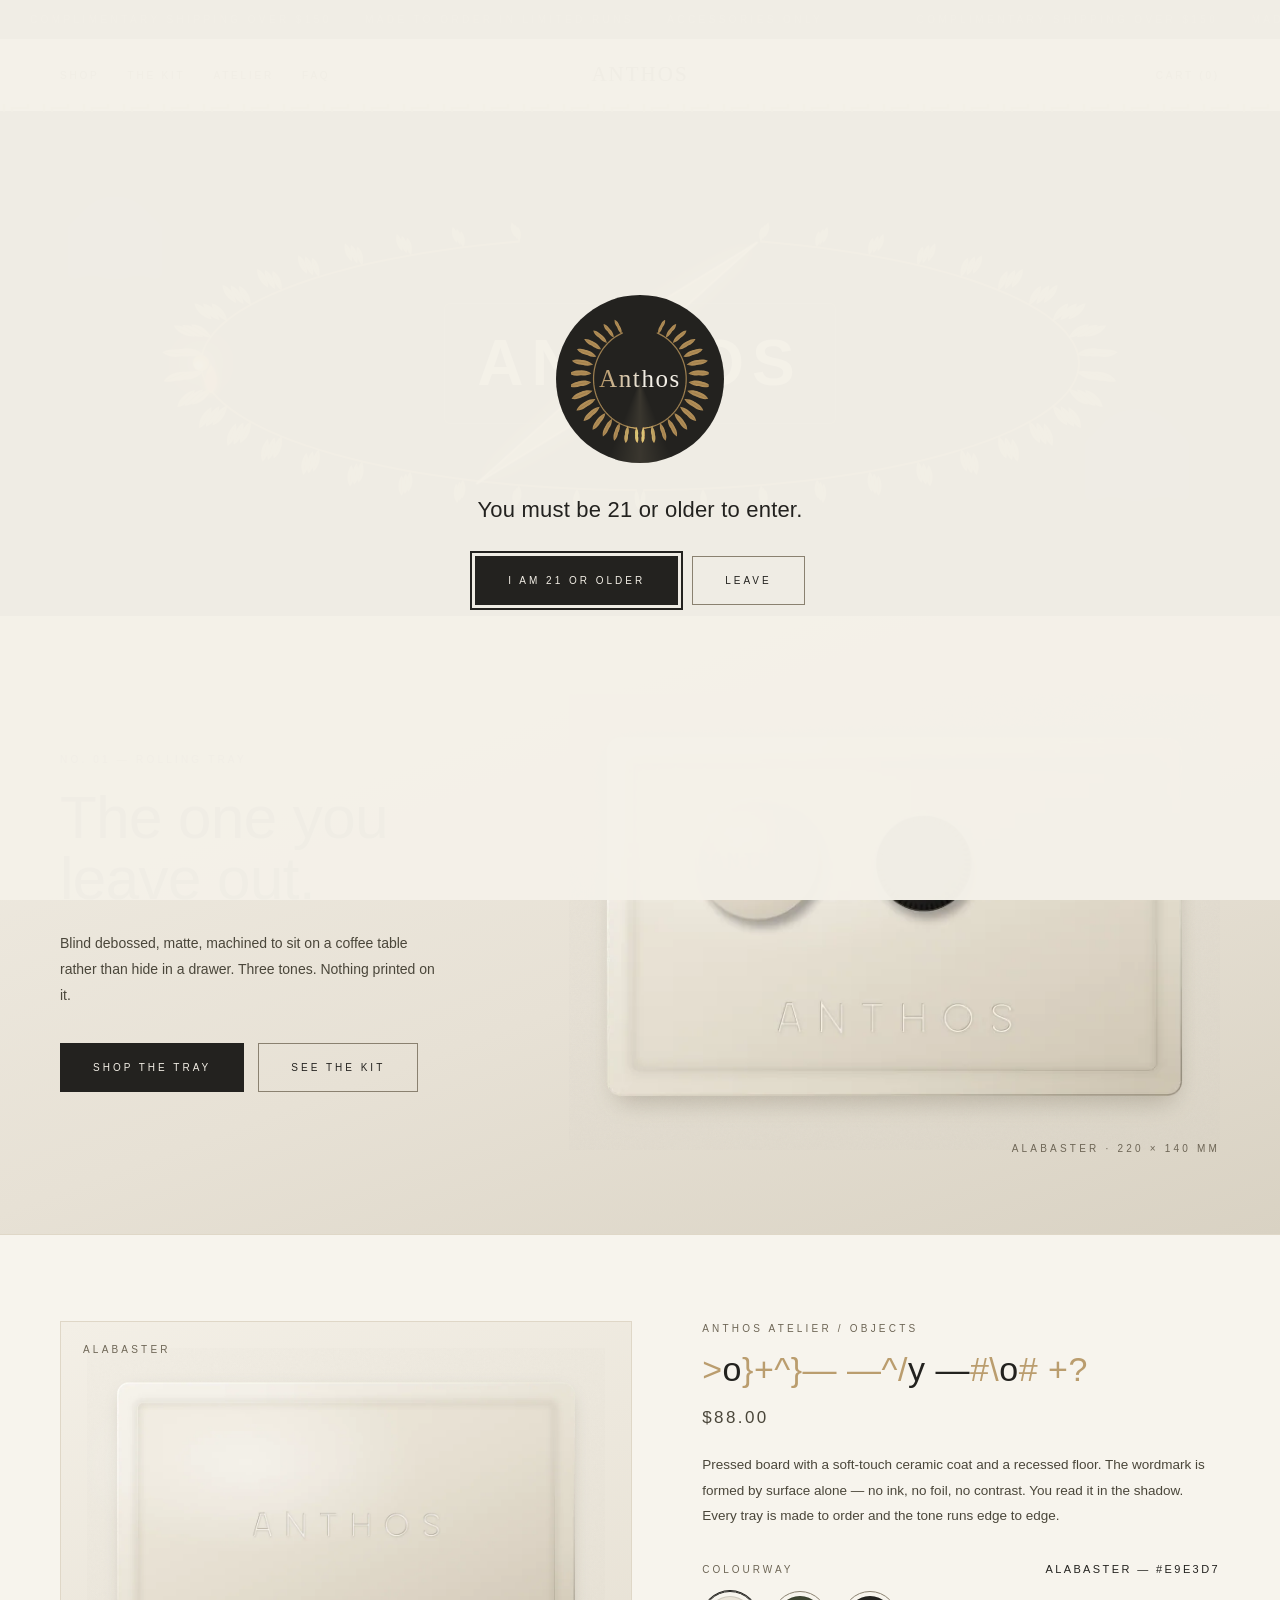
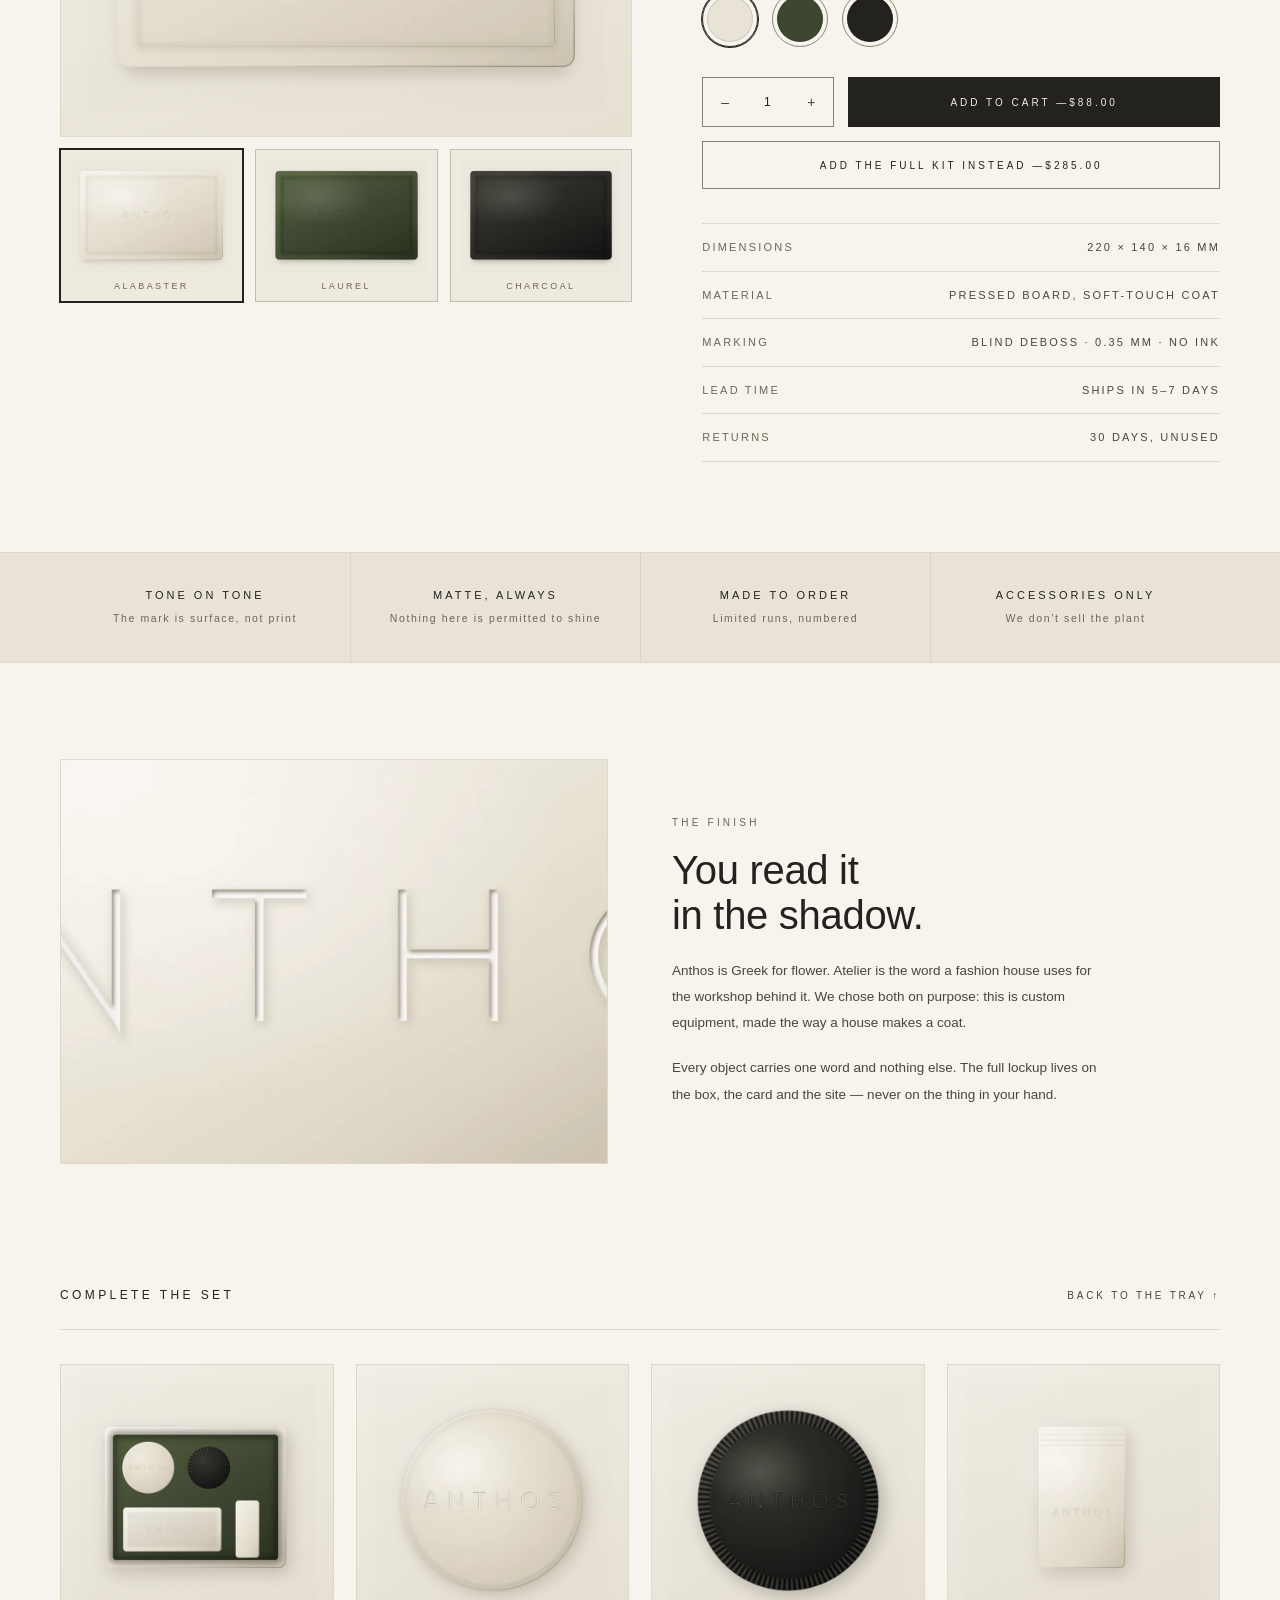
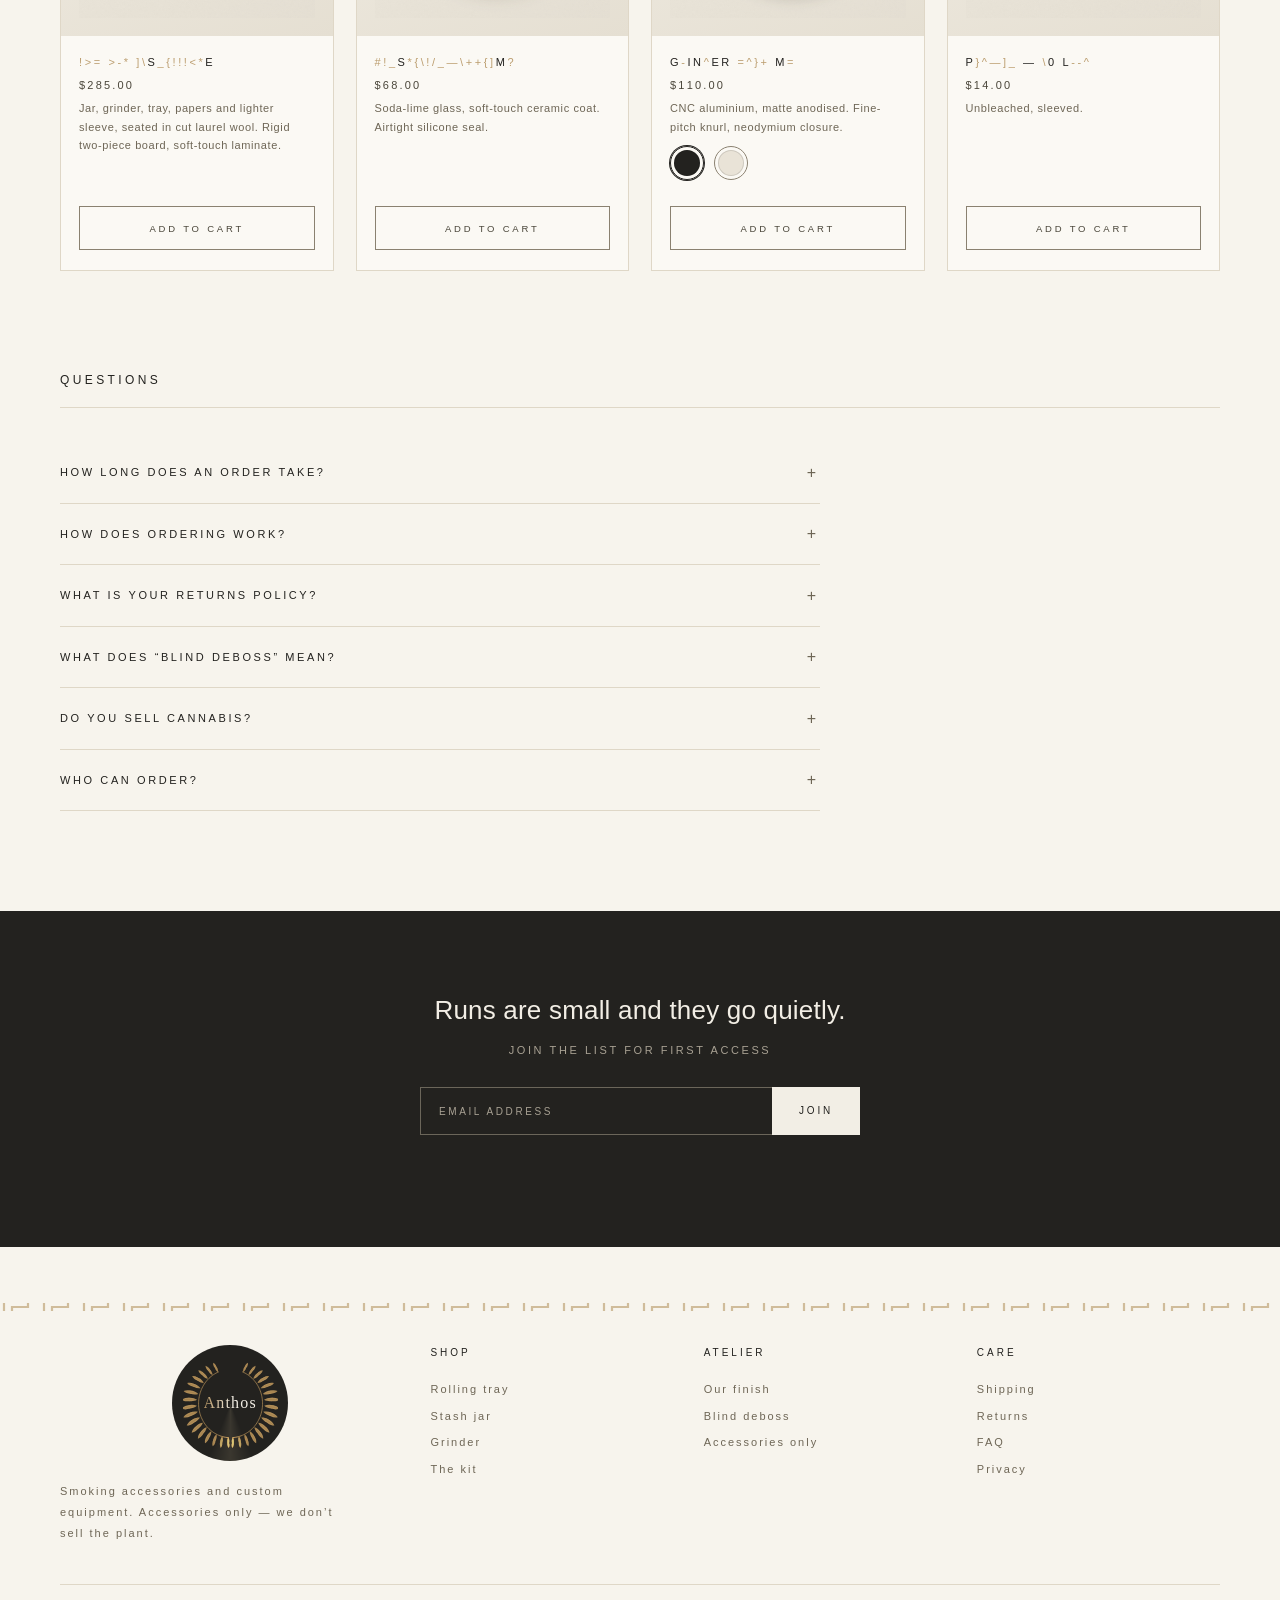
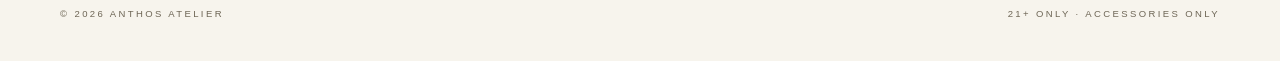
==== commit dae3f494: "Rotate bolt 45deg, split ANTHOS around it in place of the T, storm clouds - Lightning bolt now rotat" ====
--- a/Anthos/site/index.html
+++ b/Anthos/site/index.html
@@ -314,11 +314,18 @@
 <section class="brandhero" aria-hidden="true">
   <div class="storm-flash"></div>
   <div class="wrap brandhero-in">
-    <svg class="cloud left" viewBox="-20 -10 40 40" focusable="false"><use href="#cloudshape"/></svg>
-    <svg class="cloud right" viewBox="-20 -10 40 40" focusable="false"><use href="#cloudshape"/></svg>
-    <span class="bolt-wrap"><svg viewBox="-40 -210 80 420" focusable="false"><use href="#bolt"/></svg></span>
+    <svg class="cloud c1" viewBox="-20 -10 40 40" focusable="false"><use href="#cloudshape"/></svg>
+    <svg class="cloud c2" viewBox="-20 -10 40 40" focusable="false"><use href="#cloudshape"/></svg>
+    <svg class="cloud c3" viewBox="-20 -10 40 40" focusable="false"><use href="#cloudshape"/></svg>
+    <svg class="cloud c4" viewBox="-20 -10 40 40" focusable="false"><use href="#cloudshape"/></svg>
     <svg class="wreath-wide" viewBox="-650 -220 1300 440" focusable="false"><use href="#wreath-wide" x="-650" y="-220" width="1300" height="440"></use></svg>
-    <span class="brandhero-word scramble">Anthos</span>
+    <span class="brandhero-word">
+      <span class="brandhero-word-row">
+        <span class="scramble">AN</span>
+        <span class="bolt-wrap" aria-hidden="true"><svg viewBox="-40 -210 80 420" focusable="false"><use href="#bolt"/></svg></span>
+        <span class="scramble">HOS</span>
+      </span>
+    </span>
     <span class="fireball">
       <span class="fireball-flame f3"><svg viewBox="0 0 22 16"><path d="M22,8 C14,3 6,1 0,8 C6,15 14,13 22,8 Z"/></svg></span>
       <span class="fireball-flame f2"><svg viewBox="0 0 22 16"><path d="M22,8 C14,3 6,1 0,8 C6,15 14,13 22,8 Z"/></svg></span>
--- a/Anthos/site/css/styles.css
+++ b/Anthos/site/css/styles.css
@@ -129,13 +129,23 @@
 }
 .brandhero-in { position: relative; width: 100%; max-width: 1160px; aspect-ratio: 1300 / 440; margin: 0 auto; }
 .wreath-wide { position: absolute; inset: 0; width: 100%; height: 100%; z-index: 2; }
-.cloud { position: absolute; fill: #2a2a2e; opacity: .55; filter: blur(6px); }
-.cloud.left { left: 1%; top: 6%; width: 100px; height: 100px; }
-.cloud.right { right: 1%; top: 60%; width: 110px; height: 110px; }
+.cloud { position: absolute; fill: #2f2f34; opacity: .5; filter: blur(7px); animation: cloud-drift 26s ease-in-out infinite alternate; }
+.cloud.c1 { left: 0%; top: 4%; width: 110px; height: 110px; animation-duration: 24s; }
+.cloud.c2 { right: 2%; top: 58%; width: 120px; height: 120px; animation-duration: 30s; animation-direction: alternate-reverse; }
+.cloud.c3 { left: 20%; top: 78%; width: 70px; height: 70px; opacity: .35; animation-duration: 22s; }
+.cloud.c4 { right: 22%; top: 2%; width: 80px; height: 80px; opacity: .38; animation-duration: 28s; animation-direction: alternate-reverse; }
+@keyframes cloud-drift {
+  from { transform: translateX(-14px); }
+  to { transform: translateX(14px); }
+}
 .bolt-wrap {
-  position: absolute; left: 50%; top: 50%; width: 70px; height: 420px; margin: -210px 0 0 -35px; z-index: 1;
-}
-.bolt-wrap svg { width: 100%; height: 100%; overflow: visible; }
+  position: relative; display: inline-block; width: .55em; height: 1em; vertical-align: middle; z-index: 1;
+}
+.bolt-wrap svg {
+  position: absolute; left: 50%; top: 50%; width: 1.15em; height: 6.05em;
+  transform: translate(-50%, -50%) rotate(45deg);
+  overflow: visible;
+}
 .bolt-wrap use {
   fill: var(--gold); stroke: #f2d9a1; stroke-width: 2; stroke-linejoin: round;
   filter: drop-shadow(0 0 10px rgba(176, 141, 87, .7)) drop-shadow(0 0 22px rgba(176, 141, 87, .35));
@@ -144,8 +154,17 @@
   position: absolute; inset: 0; display: flex; align-items: center; justify-content: center; z-index: 3;
   font-family: 'Century Gothic', 'Avenir Next', 'Poppins', Futura, 'Nunito Sans', 'Trebuchet MS', Arial, sans-serif;
   font-weight: 700; text-transform: uppercase;
-  font-size: clamp(28px, 5.5vw, 64px); letter-spacing: 3px;
+  font-size: clamp(28px, 5.5vw, 64px);
   color: #F2EEE5;
+}
+.brandhero-word-row {
+  display: flex; align-items: center; gap: 14px;
+  letter-spacing: 8px;
+  background: rgba(0, 0, 0, .85);
+  border: 1px solid rgba(176, 141, 87, .3);
+  box-shadow: 0 0 40px rgba(0, 0, 0, .65);
+  padding: .18em .5em;
+  border-radius: 6px;
 }
 .fireball {
   position: absolute; left: 50%; top: 50%; width: 0; height: 0; z-index: 4;
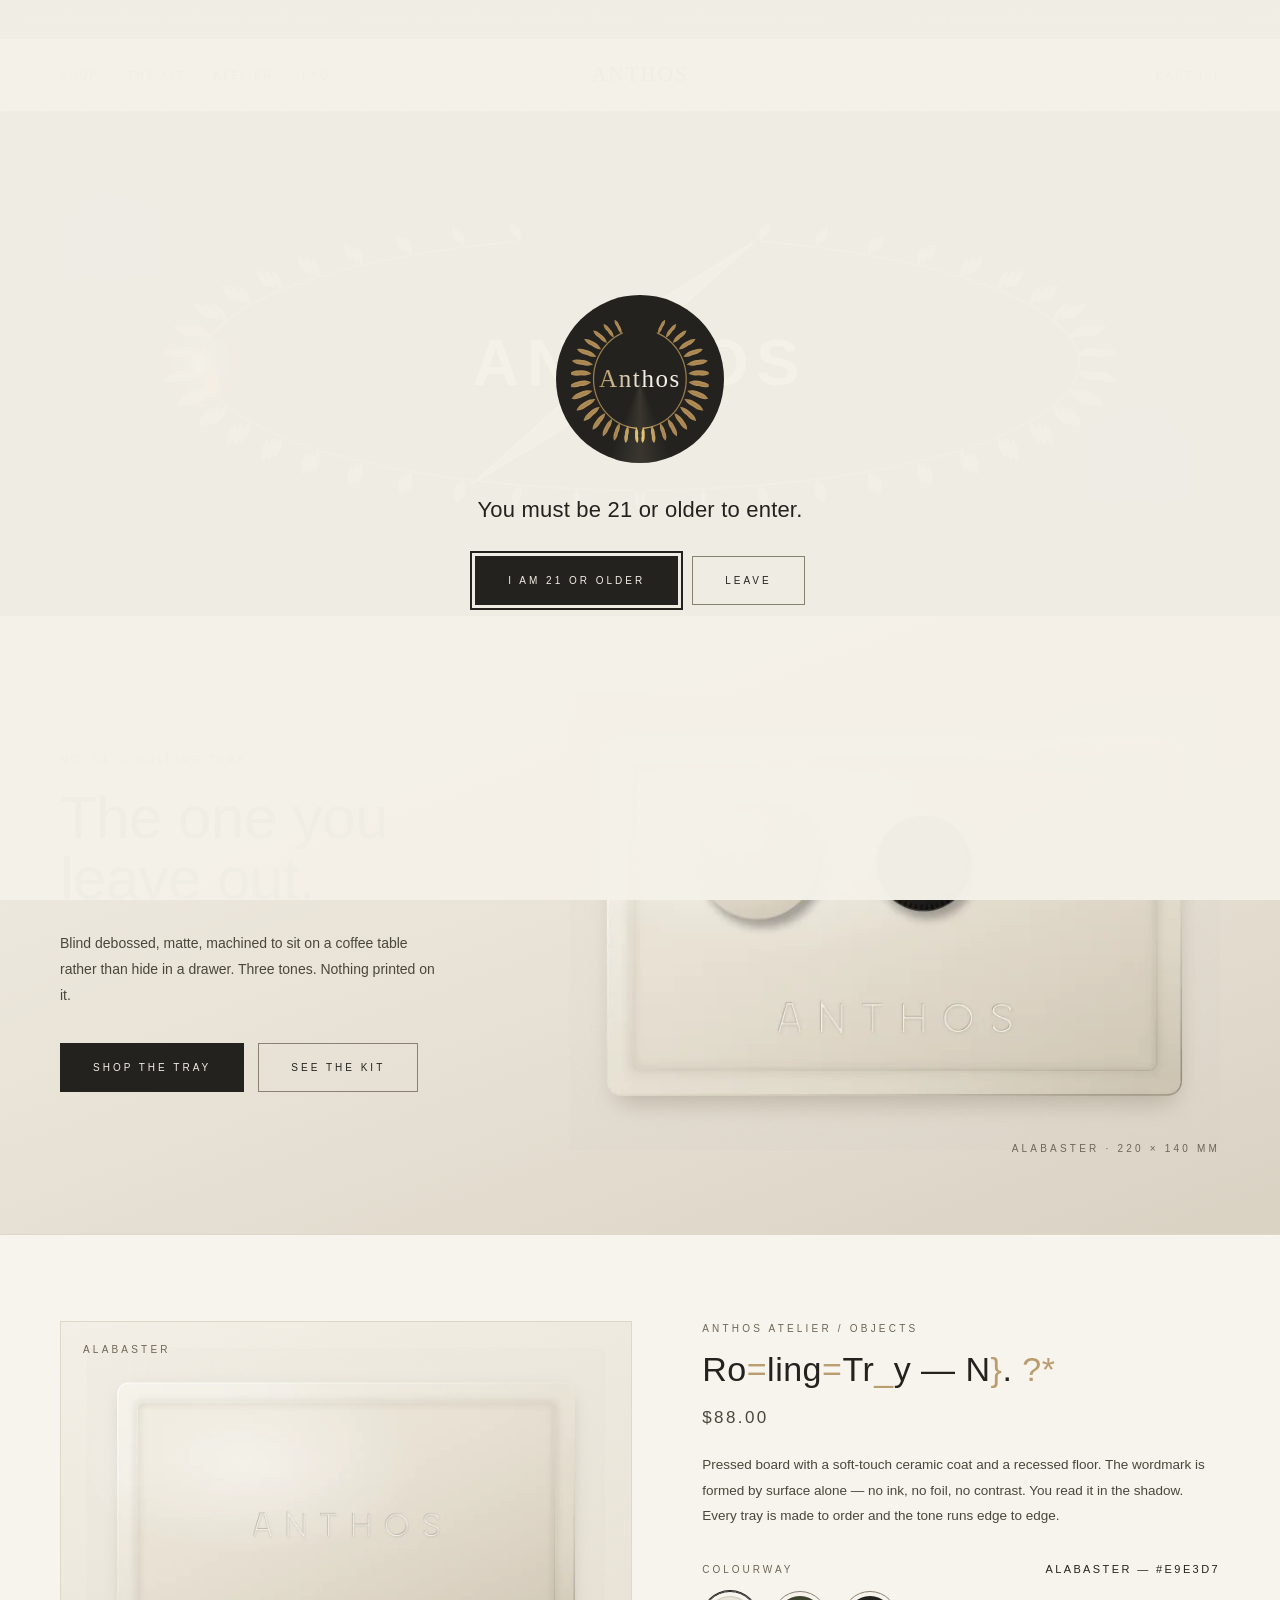
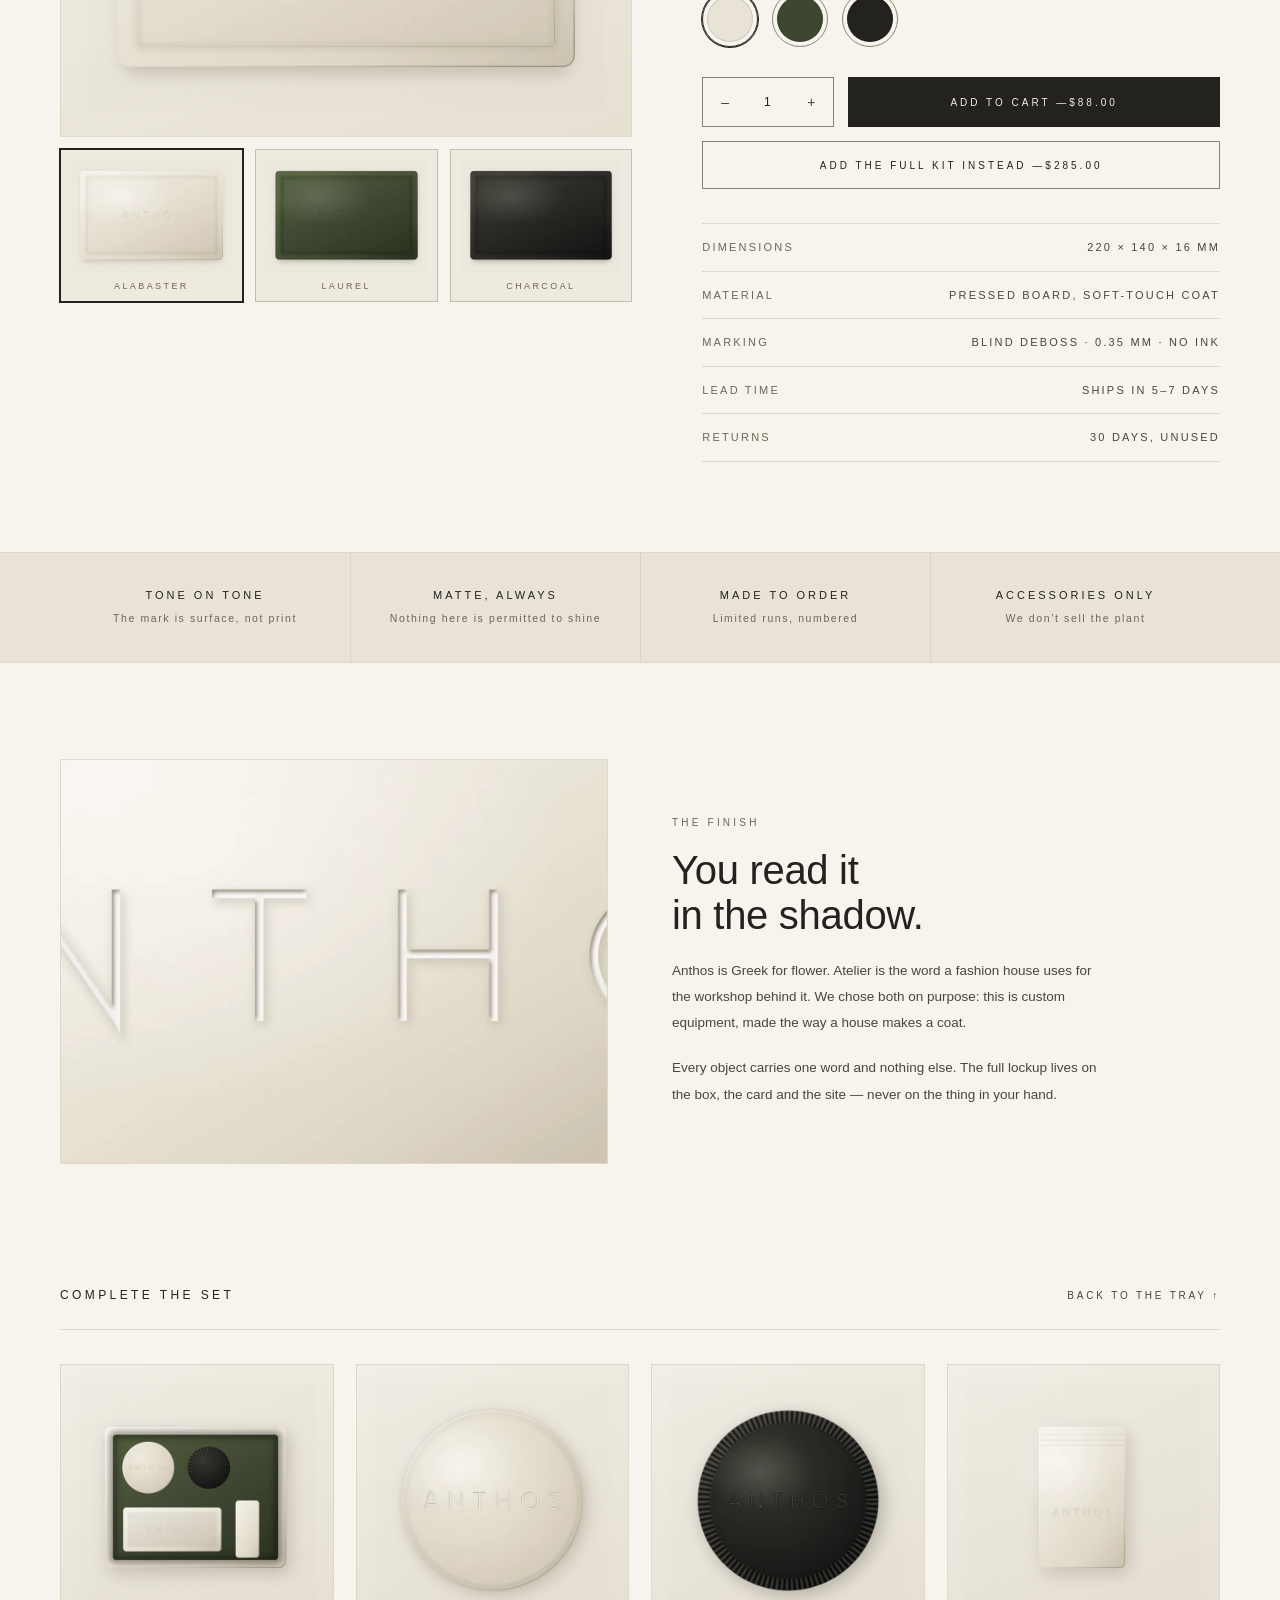
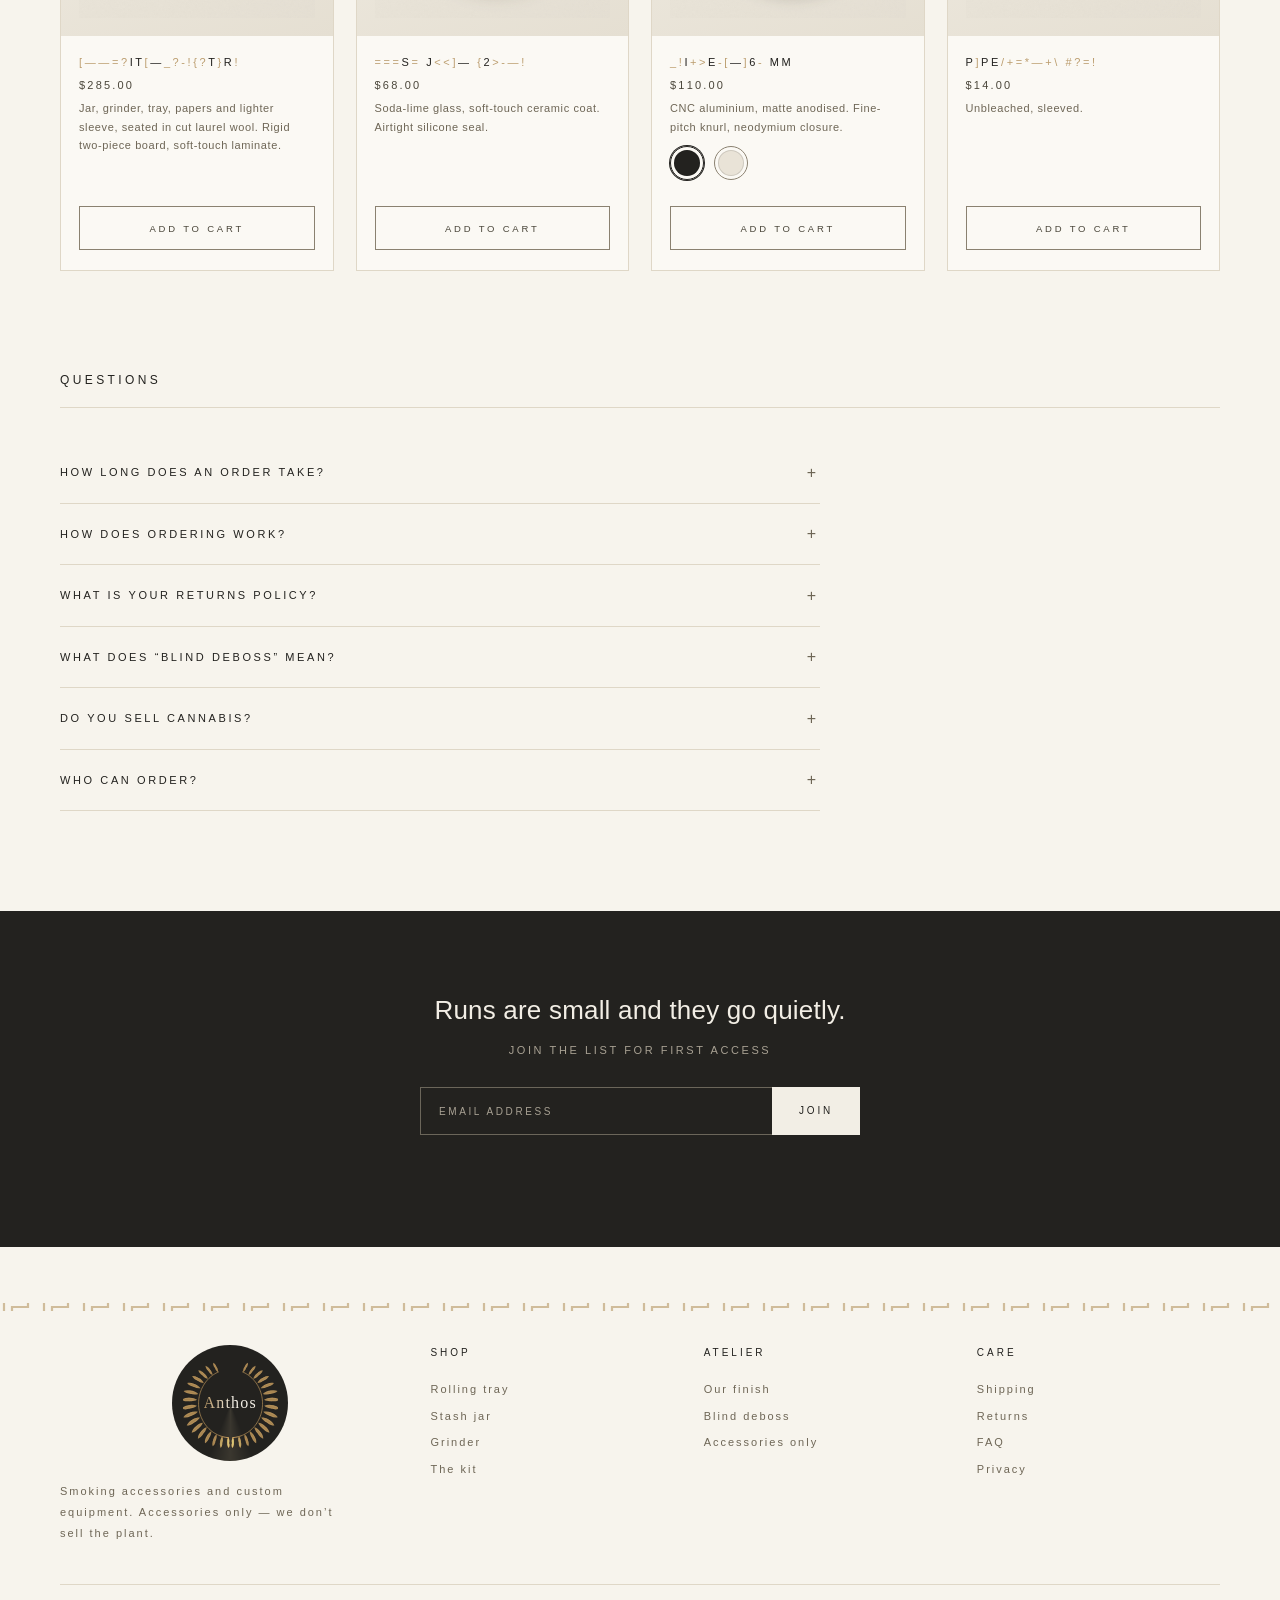
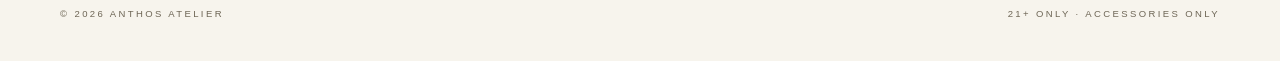
==== commit 9c07ed9c: "Bolt behind text with a striking flash, clouds separate, fireball redesign - Bolt now paints behind " ====
--- a/Anthos/site/index.html
+++ b/Anthos/site/index.html
@@ -327,9 +327,13 @@
       </span>
     </span>
     <span class="fireball">
+      <span class="fireball-shadow"></span>
+      <span class="fireball-flame f4"><svg viewBox="0 0 22 16"><path d="M22,8 C14,3 6,1 0,8 C6,15 14,13 22,8 Z"/></svg></span>
       <span class="fireball-flame f3"><svg viewBox="0 0 22 16"><path d="M22,8 C14,3 6,1 0,8 C6,15 14,13 22,8 Z"/></svg></span>
       <span class="fireball-flame f2"><svg viewBox="0 0 22 16"><path d="M22,8 C14,3 6,1 0,8 C6,15 14,13 22,8 Z"/></svg></span>
       <span class="fireball-flame f1"><svg viewBox="0 0 22 16"><path d="M22,8 C14,3 6,1 0,8 C6,15 14,13 22,8 Z"/></svg></span>
+      <span class="ember e1"></span>
+      <span class="ember e2"></span>
       <span class="fireball-core"></span>
     </span>
   </div>
--- a/Anthos/site/css/styles.css
+++ b/Anthos/site/css/styles.css
@@ -129,17 +129,22 @@
 }
 .brandhero-in { position: relative; width: 100%; max-width: 1160px; aspect-ratio: 1300 / 440; margin: 0 auto; }
 .wreath-wide { position: absolute; inset: 0; width: 100%; height: 100%; z-index: 2; }
-.cloud { position: absolute; fill: #2f2f34; opacity: .5; filter: blur(7px); animation: cloud-drift 26s ease-in-out infinite alternate; }
-.cloud.c1 { left: 0%; top: 4%; width: 110px; height: 110px; animation-duration: 24s; }
-.cloud.c2 { right: 2%; top: 58%; width: 120px; height: 120px; animation-duration: 30s; animation-direction: alternate-reverse; }
-.cloud.c3 { left: 20%; top: 78%; width: 70px; height: 70px; opacity: .35; animation-duration: 22s; }
-.cloud.c4 { right: 22%; top: 2%; width: 80px; height: 80px; opacity: .38; animation-duration: 28s; animation-direction: alternate-reverse; }
+.cloud { position: absolute; fill: #2f2f34; opacity: .5; filter: blur(7px); animation: cloud-drift 26s ease-in-out infinite alternate, cloud-strike 6s ease-in-out infinite; }
+.cloud.c1 { left: 0%; top: 4%; width: 110px; height: 110px; animation-duration: 24s, 6s; --strike-dx: -26px; }
+.cloud.c2 { right: 2%; top: 58%; width: 120px; height: 120px; animation-duration: 30s, 6s; animation-direction: alternate-reverse, normal; --strike-dx: 26px; }
+.cloud.c3 { left: 20%; top: 78%; width: 70px; height: 70px; opacity: .35; animation-duration: 22s, 6s; --strike-dx: -18px; }
+.cloud.c4 { right: 22%; top: 2%; width: 80px; height: 80px; opacity: .38; animation-duration: 28s, 6s; animation-direction: alternate-reverse, normal; --strike-dx: 18px; }
 @keyframes cloud-drift {
   from { transform: translateX(-14px); }
   to { transform: translateX(14px); }
 }
+@keyframes cloud-strike {
+  0%, 83% { margin-left: 0; opacity: 1; }
+  86%, 91% { margin-left: var(--strike-dx, 0); opacity: 1.15; }
+  96%, 100% { margin-left: 0; opacity: 1; }
+}
 .bolt-wrap {
-  position: relative; display: inline-block; width: .55em; height: 1em; vertical-align: middle; z-index: 1;
+  position: relative; display: inline-block; width: .55em; height: 1em; vertical-align: middle; z-index: 0;
 }
 .bolt-wrap svg {
   position: absolute; left: 50%; top: 50%; width: 1.15em; height: 6.05em;
@@ -148,7 +153,21 @@
 }
 .bolt-wrap use {
   fill: var(--gold); stroke: #f2d9a1; stroke-width: 2; stroke-linejoin: round;
-  filter: drop-shadow(0 0 10px rgba(176, 141, 87, .7)) drop-shadow(0 0 22px rgba(176, 141, 87, .35));
+  animation: bolt-strike 6s ease-in-out infinite;
+}
+@keyframes bolt-strike {
+  0%, 83% {
+    fill: var(--gold); stroke: #f2d9a1;
+    filter: drop-shadow(0 0 10px rgba(176, 141, 87, .7)) drop-shadow(0 0 22px rgba(176, 141, 87, .35));
+  }
+  86%, 91% {
+    fill: #fffdf5; stroke: #ffffff;
+    filter: drop-shadow(0 0 10px #fff) drop-shadow(0 0 34px #fff8e0) drop-shadow(0 0 70px rgba(176, 141, 87, 1)) drop-shadow(0 0 120px rgba(176, 141, 87, .7));
+  }
+  96%, 100% {
+    fill: var(--gold); stroke: #f2d9a1;
+    filter: drop-shadow(0 0 10px rgba(176, 141, 87, .7)) drop-shadow(0 0 22px rgba(176, 141, 87, .35));
+  }
 }
 .brandhero-word {
   position: absolute; inset: 0; display: flex; align-items: center; justify-content: center; z-index: 3;
@@ -166,26 +185,34 @@
   padding: .18em .5em;
   border-radius: 6px;
 }
+.brandhero-word-row .scramble { position: relative; z-index: 1; }
 .fireball {
   position: absolute; left: 50%; top: 50%; width: 0; height: 0; z-index: 4;
   offset-rotate: auto;
-  animation: fireball-travel 8s linear infinite;
+  animation: fireball-travel 18s linear infinite;
+}
+.fireball-shadow {
+  position: absolute; left: -20px; top: -20px; width: 40px; height: 40px; border-radius: 50%;
+  background: radial-gradient(circle, rgba(255, 200, 130, .4) 0%, rgba(255, 154, 46, .2) 45%, rgba(255, 154, 46, 0) 75%);
+  filter: blur(5px);
+  z-index: 1;
 }
 .fireball-core {
-  position: absolute; left: -8px; top: -8px; width: 16px; height: 16px; border-radius: 50%;
-  background: radial-gradient(circle at 35% 35%, #ffffff 0%, #fff2c0 20%, #ffcf4d 45%, #ff9a2e 70%, #d9601a 100%);
-  filter: drop-shadow(0 0 8px #ffd27a) drop-shadow(0 0 18px #ff9a2e) drop-shadow(0 0 30px #e8862c);
-  z-index: 2;
+  position: absolute; left: -9px; top: -9px; width: 18px; height: 18px; border-radius: 50%;
+  background: radial-gradient(circle at 32% 30%, #ffffff 0%, #fff6d6 14%, #ffe27a 32%, #ffb84d 55%, #ff8a2e 75%, #c9531a 100%);
+  filter: drop-shadow(0 0 6px #ffe9b0) drop-shadow(0 0 14px #ffb04d) drop-shadow(0 0 26px #ff8a2e) drop-shadow(0 0 42px rgba(217, 96, 26, .7));
+  z-index: 3;
 }
 .fireball-flame {
-  position: absolute; top: 50%; left: -30px; width: 30px; height: 20px;
+  position: absolute; top: 50%; left: -34px; width: 34px; height: 22px; z-index: 2;
   transform-origin: 100% 50%;
   filter: drop-shadow(0 0 3px currentColor);
 }
 .fireball-flame svg { display: block; width: 100%; height: 100%; overflow: visible; fill: currentColor; }
-.fireball-flame.f1 { color: #ff6a1a; animation: flame-flick-a .32s ease-in-out infinite alternate; }
-.fireball-flame.f2 { width: 22px; color: #ff9a2e; opacity: .9; animation: flame-flick-b .46s ease-in-out infinite alternate; }
-.fireball-flame.f3 { width: 14px; color: #ffce5c; opacity: .85; animation: flame-flick-a .26s ease-in-out infinite alternate-reverse; }
+.fireball-flame.f1 { color: #ff6a1a; animation: flame-flick-a .5s ease-in-out infinite alternate; }
+.fireball-flame.f2 { width: 25px; color: #ff9a2e; opacity: .9; animation: flame-flick-b .68s ease-in-out infinite alternate; }
+.fireball-flame.f3 { width: 16px; color: #ffce5c; opacity: .85; animation: flame-flick-a .4s ease-in-out infinite alternate-reverse; }
+.fireball-flame.f4 { width: 10px; height: 16px; color: #fff2c0; opacity: .8; animation: flame-flick-b .3s ease-in-out infinite alternate-reverse; }
 @keyframes flame-flick-a {
   from { transform: translateY(-50%) rotate(-8deg) scaleX(1); }
   to { transform: translateY(-42%) rotate(7deg) scaleX(.86); }
@@ -193,6 +220,20 @@
 @keyframes flame-flick-b {
   from { transform: translateY(-58%) scaleX(.8) rotate(6deg); }
   to { transform: translateY(-50%) scaleX(.7) rotate(-6deg); }
+}
+.ember {
+  position: absolute; top: 50%; left: -36px; width: 3px; height: 3px; border-radius: 50%;
+  background: #ffb84d; box-shadow: 0 0 5px #ffb84d, 0 0 9px #ff8a2e; z-index: 2;
+}
+.ember.e1 { animation: ember-drift-a 1.3s ease-in-out infinite; }
+.ember.e2 { left: -44px; top: 46%; width: 2px; height: 2px; animation: ember-drift-b 1.7s ease-in-out .4s infinite; }
+@keyframes ember-drift-a {
+  0% { opacity: .9; transform: translateY(-50%) scale(1); }
+  100% { opacity: 0; transform: translateY(-85%) scale(.4); }
+}
+@keyframes ember-drift-b {
+  0% { opacity: .8; transform: translateY(-50%) scale(1); }
+  100% { opacity: 0; transform: translateY(-15%) scale(.3); }
 }
 @keyframes fireball-travel { from { offset-distance: 0%; } to { offset-distance: 100%; } }
 
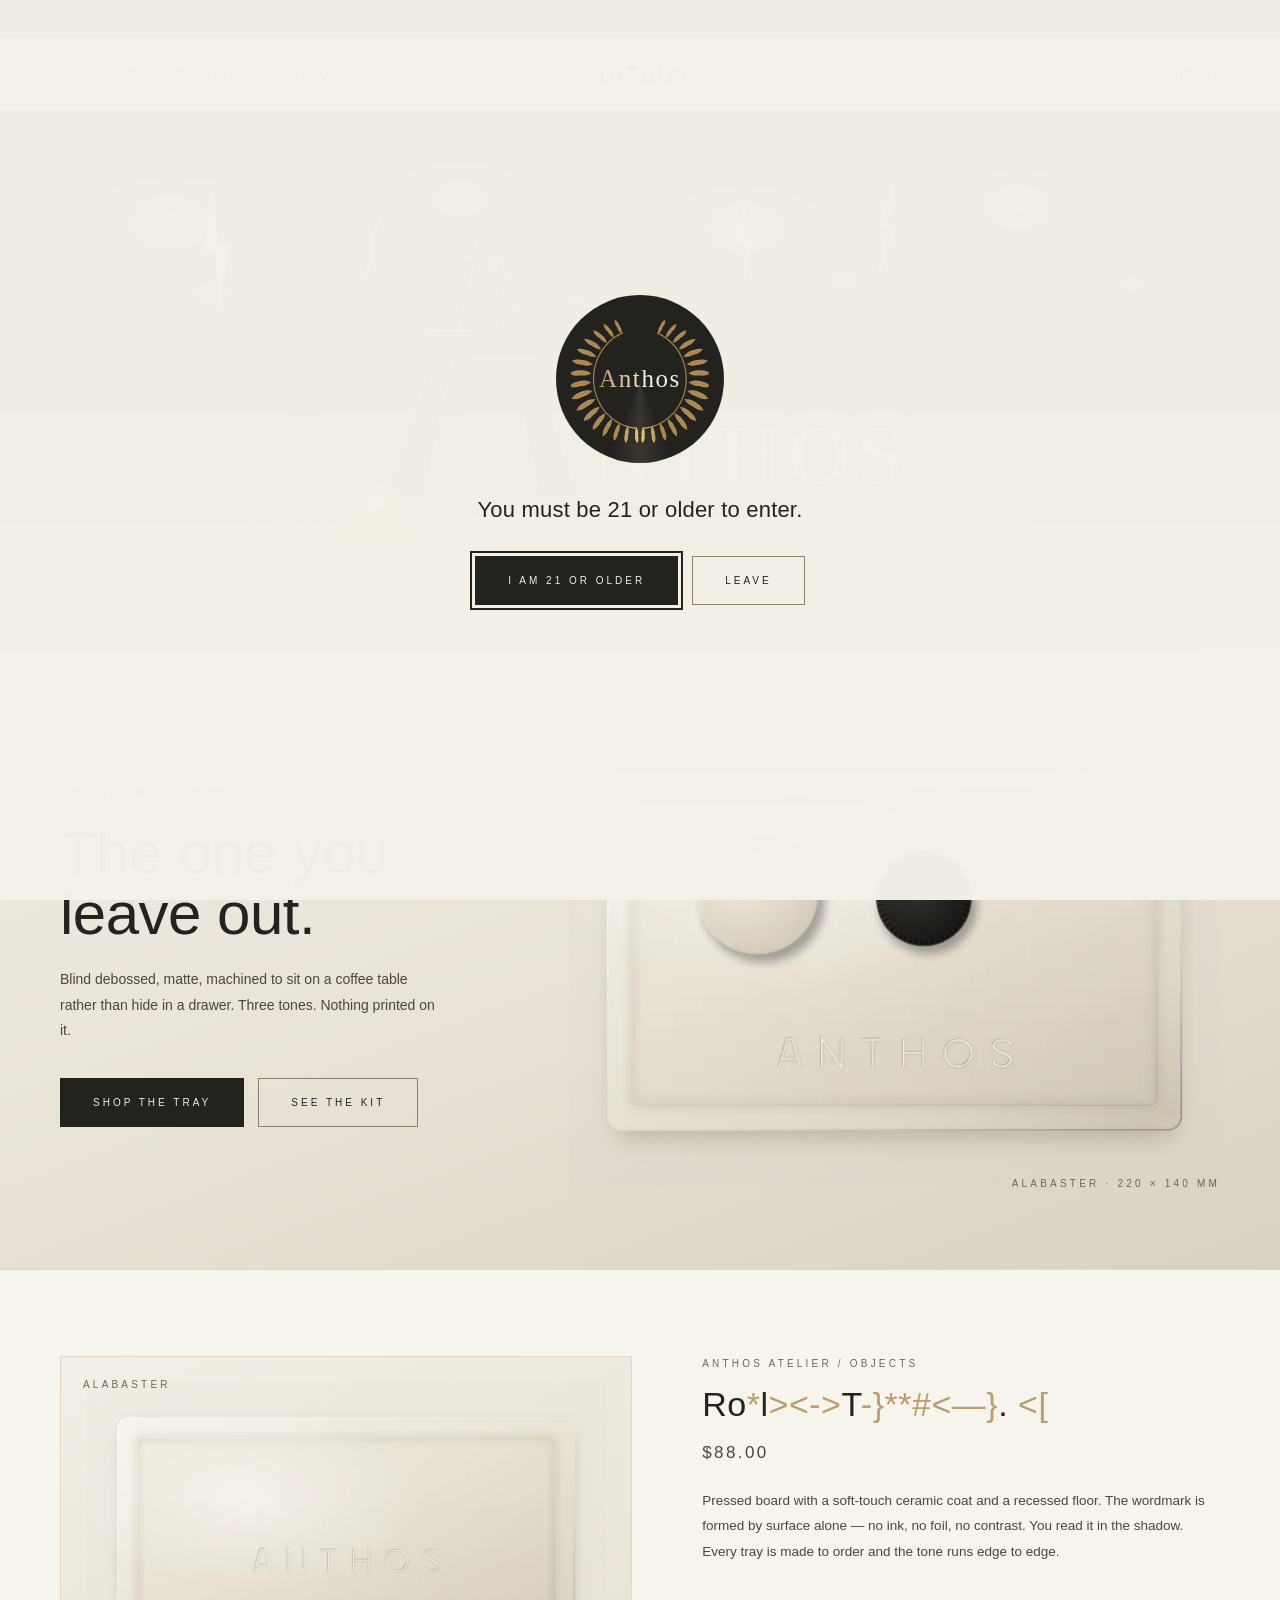
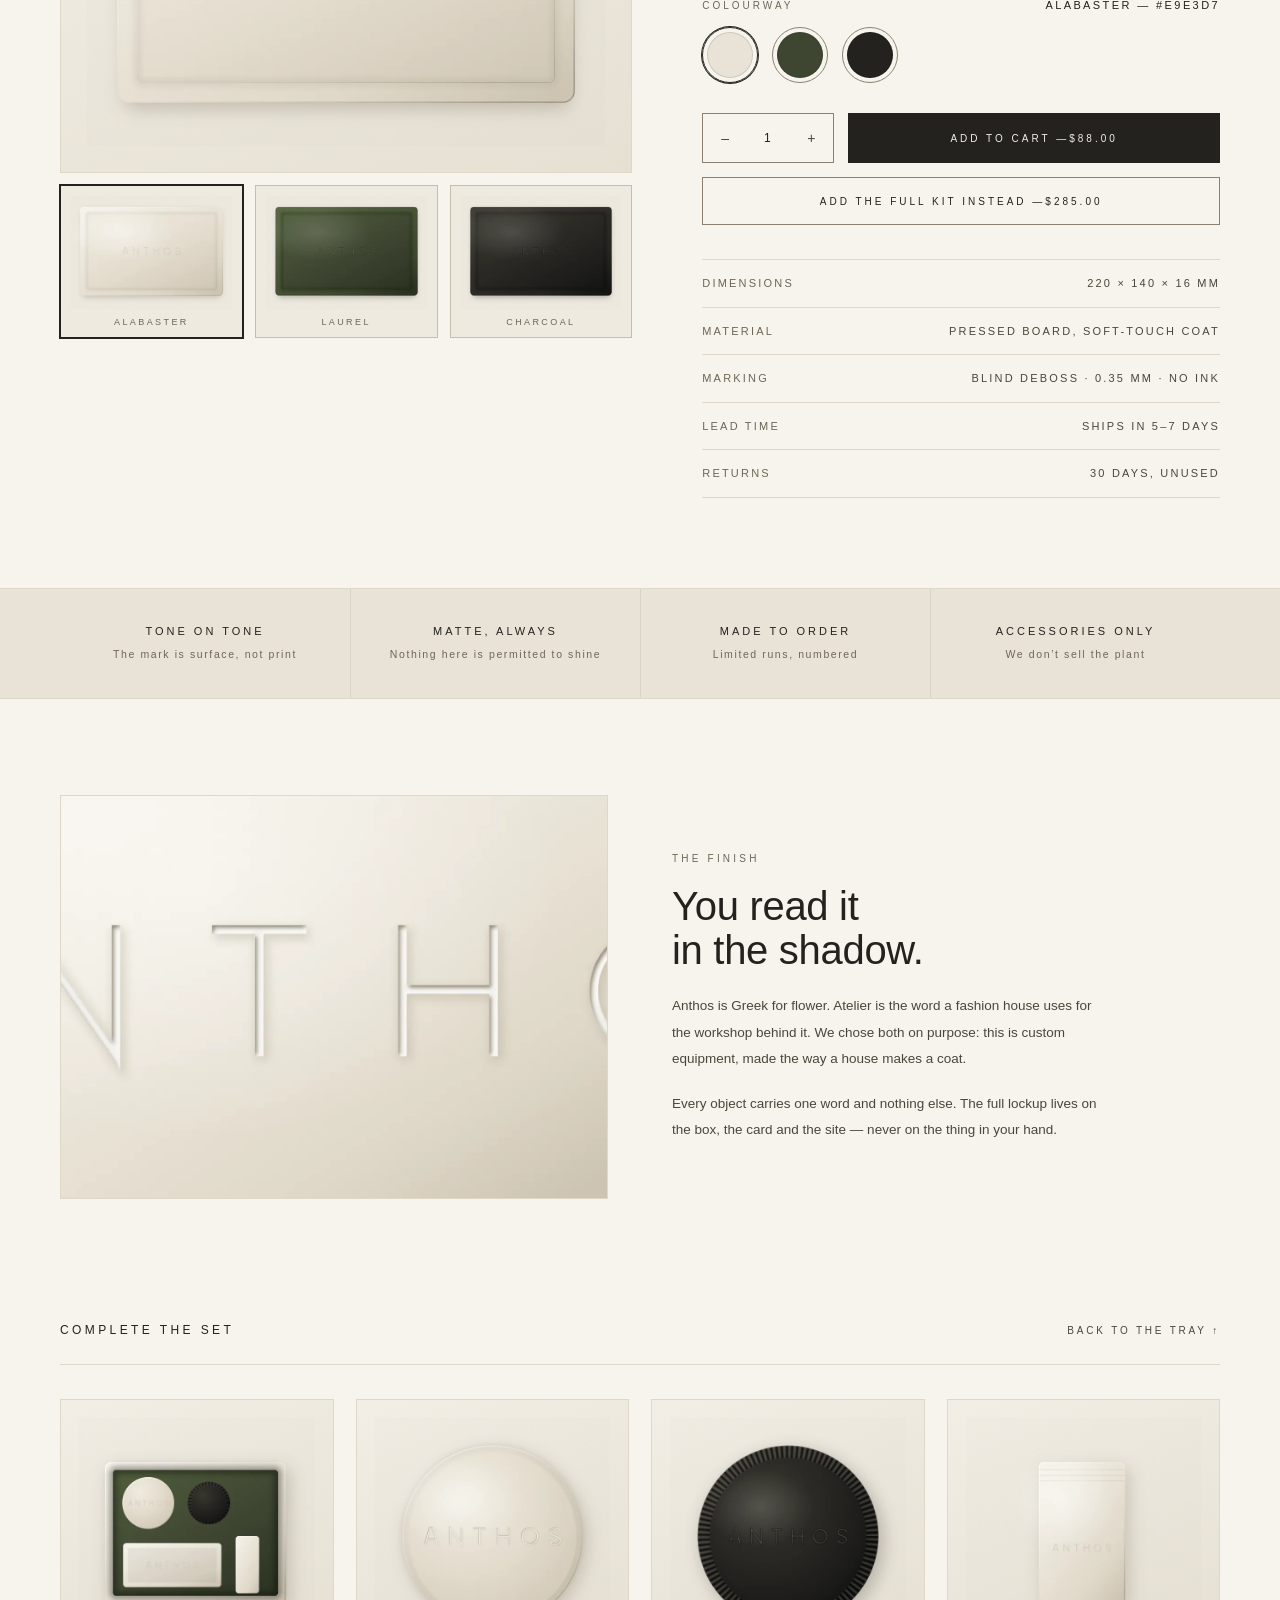
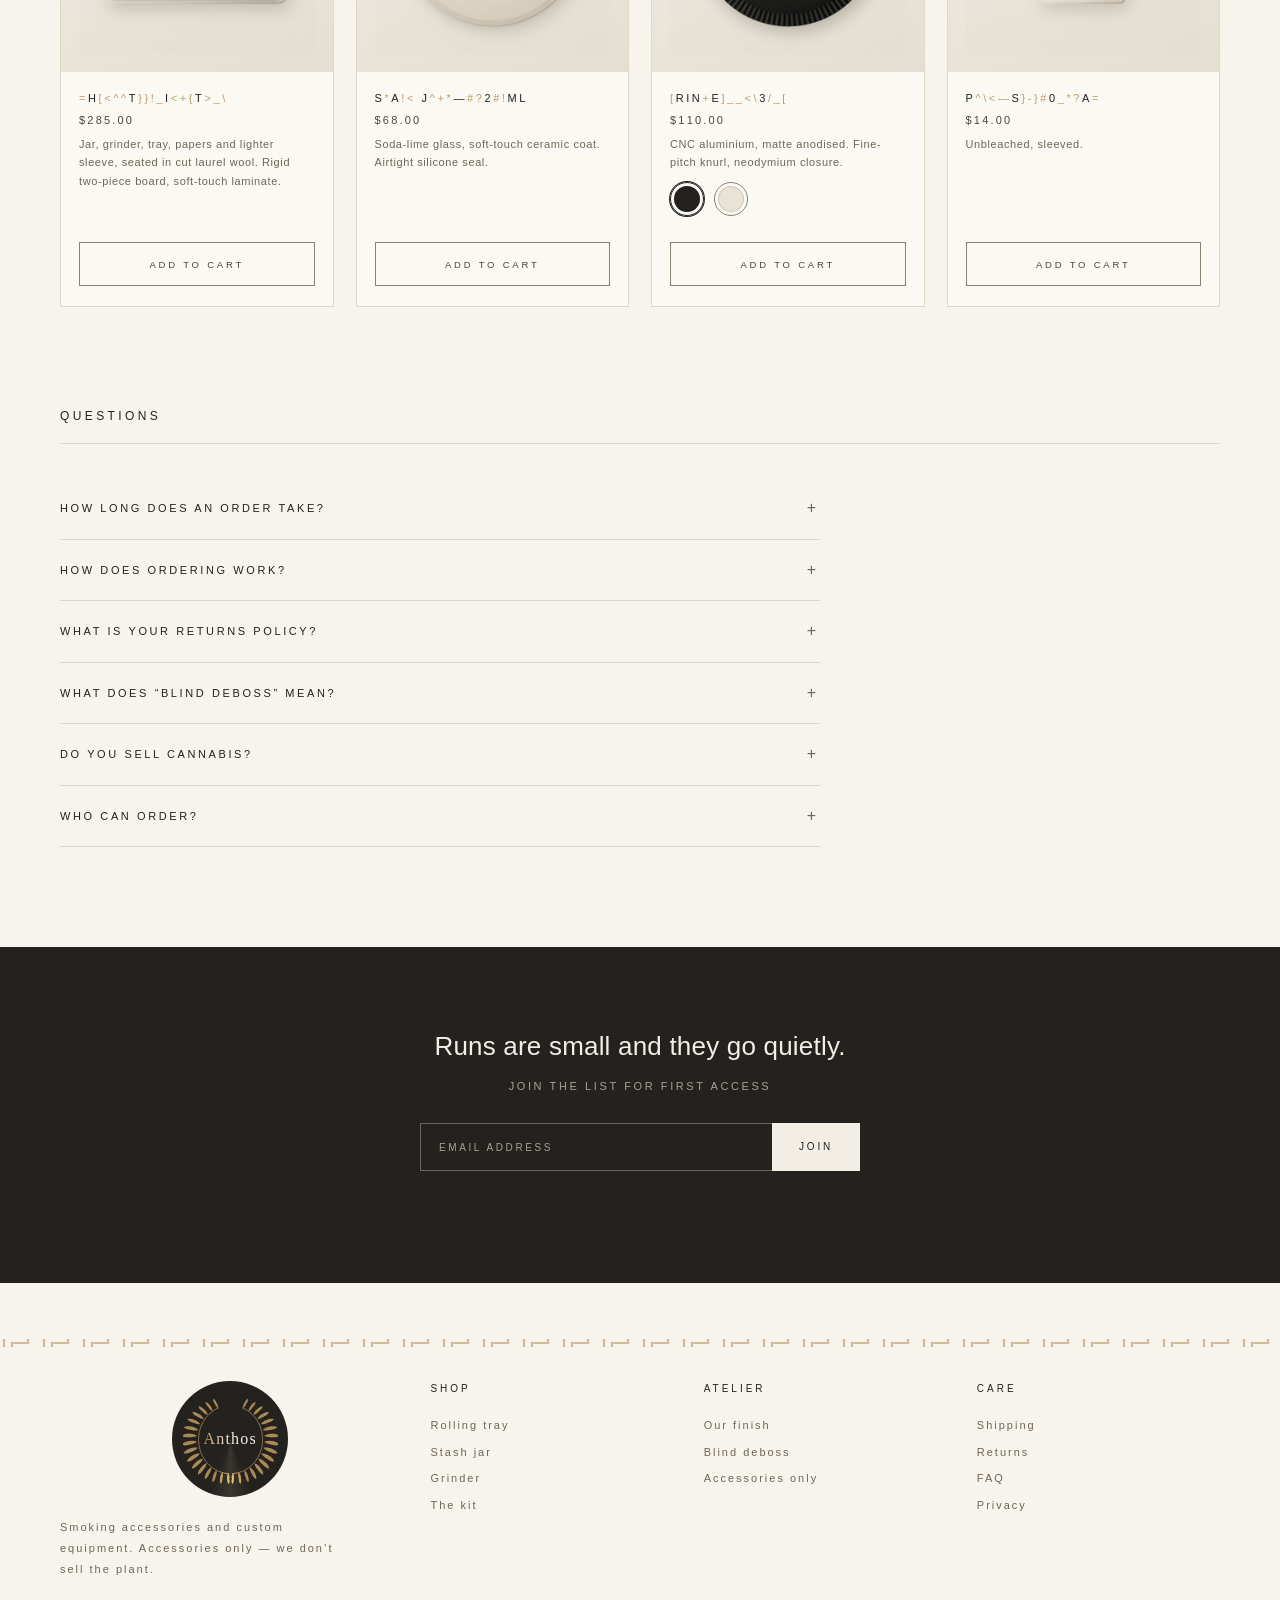
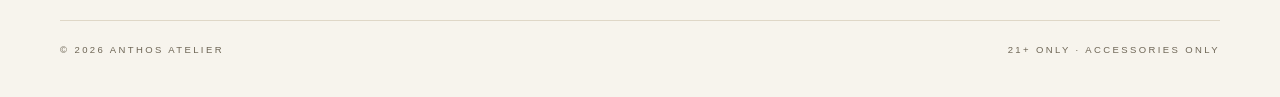
==== commit 68d6a818: "Rebuild hero: stone arch stands in for the A, storm sky, fireball orbits arch Full art-direction piv" ====
--- a/Anthos/site/index.html
+++ b/Anthos/site/index.html
@@ -140,146 +140,7 @@
 <use href="#lf" transform="translate(-6.00,85.79) rotate(-186.40) scale(0.72)"/>
 </g>
 </symbol>
-<symbol id="wreath-wide" viewBox="-650 -220 1300 440">
-<path d="M135.61,-136.50 L157.94,-134.48 L179.92,-132.16 L201.49,-129.55 L222.60,-126.64 L243.21,-123.44 L263.26,-119.96 L282.73,-116.21 L301.55,-112.20 L319.69,-107.94 L337.11,-103.43 L353.77,-98.69 L369.62,-93.72 L384.64,-88.54 L398.79,-83.16 L412.04,-77.60 L424.36,-71.86 L435.71,-65.95 L446.08,-59.90 L455.45,-53.71 L463.78,-47.40 L471.06,-40.98 L477.28,-34.47 L482.42,-27.89 L486.47,-21.23 L489.42,-14.53 L491.26,-7.80 L491.99,-1.05 L491.60,5.70 L490.11,12.44 L487.51,19.15 L483.80,25.82 L479.00,32.43 L473.12,38.96 L466.16,45.41 L458.16,51.75 L449.11,57.98 L439.06,64.08 L428.00,70.03 L415.98,75.83 L403.02,81.45 L389.15,86.89 L374.40,92.13 L358.80,97.16 L342.39,101.97 L325.20,106.56 L307.28,110.90 L288.67,114.99 L269.40,118.82 L249.52,122.38 L229.08,125.67 L208.12,128.67 L186.69,131.38 L164.84,133.79 L142.61,135.90 L120.07,137.71 L97.25,139.20 L74.21,140.38 L51.00,141.24 L27.68,141.78 L4.29,141.99" fill="none" stroke="#B08D57" stroke-width="2" opacity="0.85" stroke-linecap="round"/>
-<path d="M-135.61,-136.50 L-157.94,-134.48 L-179.92,-132.16 L-201.49,-129.55 L-222.60,-126.64 L-243.21,-123.44 L-263.26,-119.96 L-282.73,-116.21 L-301.55,-112.20 L-319.69,-107.94 L-337.11,-103.43 L-353.77,-98.69 L-369.62,-93.72 L-384.64,-88.54 L-398.79,-83.16 L-412.04,-77.60 L-424.36,-71.86 L-435.71,-65.95 L-446.08,-59.90 L-455.45,-53.71 L-463.78,-47.40 L-471.06,-40.98 L-477.28,-34.47 L-482.42,-27.89 L-486.47,-21.23 L-489.42,-14.53 L-491.26,-7.80 L-491.99,-1.05 L-491.60,5.70 L-490.11,12.44 L-487.51,19.15 L-483.80,25.82 L-479.00,32.43 L-473.12,38.96 L-466.16,45.41 L-458.16,51.75 L-449.11,57.98 L-439.06,64.08 L-428.00,70.03 L-415.98,75.83 L-403.02,81.45 L-389.15,86.89 L-374.40,92.13 L-358.80,97.16 L-342.39,101.97 L-325.20,106.56 L-307.28,110.90 L-288.67,114.99 L-269.40,118.82 L-249.52,122.38 L-229.08,125.67 L-208.12,128.67 L-186.69,131.38 L-164.84,133.79 L-142.61,135.90 L-120.07,137.71 L-97.25,139.20 L-74.21,140.38 L-51.00,141.24 L-27.68,141.78 L-4.29,141.99" fill="none" stroke="#B08D57" stroke-width="2" opacity="0.85" stroke-linecap="round"/>
-<g>
-<use href="#lf" transform="translate(135.25,-136.79) rotate(-354.05) scale(0.70)"/>
-<use href="#lf" transform="translate(137.82,-139.38) rotate(-351.25) scale(0.70)"/>
-<use href="#lf" transform="translate(140.38,-141.98) rotate(-348.45) scale(0.70)"/>
-<use href="#lf" transform="translate(197.91,-130.22) rotate(-351.33) scale(0.77)"/>
-<use href="#lf" transform="translate(201.66,-132.68) rotate(-348.53) scale(0.77)"/>
-<use href="#lf" transform="translate(205.41,-135.15) rotate(-345.73) scale(0.77)"/>
-<use href="#lf" transform="translate(256.91,-121.24) rotate(-348.31) scale(0.84)"/>
-<use href="#lf" transform="translate(261.78,-123.54) rotate(-345.51) scale(0.84)"/>
-<use href="#lf" transform="translate(266.65,-125.84) rotate(-342.71) scale(0.84)"/>
-<use href="#lf" transform="translate(311.18,-110.03) rotate(-344.85) scale(0.91)"/>
-<use href="#lf" transform="translate(317.08,-112.12) rotate(-342.05) scale(0.91)"/>
-<use href="#lf" transform="translate(322.98,-114.20) rotate(-339.25) scale(0.91)"/>
-<use href="#lf" transform="translate(359.71,-96.79) rotate(-340.68) scale(0.97)"/>
-<use href="#lf" transform="translate(366.53,-98.63) rotate(-337.88) scale(0.97)"/>
-<use href="#lf" transform="translate(373.35,-100.46) rotate(-335.08) scale(0.97)"/>
-<use href="#lf" transform="translate(401.60,-81.77) rotate(-335.40) scale(1.02)"/>
-<use href="#lf" transform="translate(409.22,-83.32) rotate(-332.60) scale(1.02)"/>
-<use href="#lf" transform="translate(416.83,-84.87) rotate(-329.80) scale(1.02)"/>
-<use href="#lf" transform="translate(436.10,-65.24) rotate(-328.31) scale(1.07)"/>
-<use href="#lf" transform="translate(444.37,-66.47) rotate(-325.51) scale(1.07)"/>
-<use href="#lf" transform="translate(452.63,-67.71) rotate(-322.71) scale(1.07)"/>
-<use href="#lf" transform="translate(462.55,-47.50) rotate(-318.15) scale(1.11)"/>
-<use href="#lf" transform="translate(471.32,-48.40) rotate(-315.35) scale(1.11)"/>
-<use href="#lf" transform="translate(480.09,-49.30) rotate(-312.55) scale(1.11)"/>
-<use href="#lf" transform="translate(480.48,-28.89) rotate(-302.84) scale(1.14)"/>
-<use href="#lf" transform="translate(489.59,-29.44) rotate(-300.04) scale(1.14)"/>
-<use href="#lf" transform="translate(498.69,-29.99) rotate(-297.24) scale(1.14)"/>
-<use href="#lf" transform="translate(489.54,-9.75) rotate(-280.41) scale(1.16)"/>
-<use href="#lf" transform="translate(498.83,-9.93) rotate(-277.61) scale(1.16)"/>
-<use href="#lf" transform="translate(508.11,-10.12) rotate(-274.81) scale(1.16)"/>
-<use href="#lf" transform="translate(489.59,9.57) rotate(-253.81) scale(1.17)"/>
-<use href="#lf" transform="translate(498.87,9.75) rotate(-251.01) scale(1.17)"/>
-<use href="#lf" transform="translate(508.15,9.94) rotate(-248.21) scale(1.17)"/>
-<use href="#lf" transform="translate(480.60,28.72) rotate(-231.31) scale(1.17)"/>
-<use href="#lf" transform="translate(489.71,29.26) rotate(-228.51) scale(1.17)"/>
-<use href="#lf" transform="translate(498.82,29.81) rotate(-225.71) scale(1.17)"/>
-<use href="#lf" transform="translate(462.76,47.33) rotate(-215.94) scale(1.16)"/>
-<use href="#lf" transform="translate(471.53,48.23) rotate(-213.14) scale(1.16)"/>
-<use href="#lf" transform="translate(480.30,49.13) rotate(-210.34) scale(1.16)"/>
-<use href="#lf" transform="translate(436.38,65.08) rotate(-205.74) scale(1.14)"/>
-<use href="#lf" transform="translate(444.65,66.31) rotate(-202.94) scale(1.14)"/>
-<use href="#lf" transform="translate(452.92,67.55) rotate(-200.14) scale(1.14)"/>
-<use href="#lf" transform="translate(401.96,81.62) rotate(-198.63) scale(1.11)"/>
-<use href="#lf" transform="translate(409.58,83.17) rotate(-195.83) scale(1.11)"/>
-<use href="#lf" transform="translate(417.20,84.72) rotate(-193.03) scale(1.11)"/>
-<use href="#lf" transform="translate(360.12,96.66) rotate(-193.34) scale(1.07)"/>
-<use href="#lf" transform="translate(366.95,98.49) rotate(-190.54) scale(1.07)"/>
-<use href="#lf" transform="translate(373.78,100.32) rotate(-187.74) scale(1.07)"/>
-<use href="#lf" transform="translate(311.65,109.92) rotate(-189.16) scale(1.02)"/>
-<use href="#lf" transform="translate(317.56,112.00) rotate(-186.36) scale(1.02)"/>
-<use href="#lf" transform="translate(323.47,114.08) rotate(-183.56) scale(1.02)"/>
-<use href="#lf" transform="translate(257.43,121.15) rotate(-185.69) scale(0.97)"/>
-<use href="#lf" transform="translate(262.31,123.44) rotate(-182.89) scale(0.97)"/>
-<use href="#lf" transform="translate(267.19,125.74) rotate(-180.09) scale(0.97)"/>
-<use href="#lf" transform="translate(198.47,130.14) rotate(-182.68) scale(0.91)"/>
-<use href="#lf" transform="translate(202.23,132.61) rotate(-179.88) scale(0.91)"/>
-<use href="#lf" transform="translate(205.99,135.08) rotate(-177.08) scale(0.91)"/>
-<use href="#lf" transform="translate(135.84,136.74) rotate(-179.96) scale(0.84)"/>
-<use href="#lf" transform="translate(138.42,139.33) rotate(-177.16) scale(0.84)"/>
-<use href="#lf" transform="translate(140.99,141.93) rotate(-174.36) scale(0.84)"/>
-<use href="#lf" transform="translate(70.71,140.82) rotate(-177.41) scale(0.77)"/>
-<use href="#lf" transform="translate(72.05,143.49) rotate(-174.61) scale(0.77)"/>
-<use href="#lf" transform="translate(73.40,146.16) rotate(-171.81) scale(0.77)"/>
-<use href="#lf" transform="translate(4.28,142.30) rotate(-174.95) scale(0.70)"/>
-<use href="#lf" transform="translate(4.36,144.99) rotate(-172.15) scale(0.70)"/>
-<use href="#lf" transform="translate(4.44,147.69) rotate(-169.35) scale(0.70)"/>
-<use href="#lf" transform="translate(-135.25,-136.79) rotate(-365.95) scale(0.70)"/>
-<use href="#lf" transform="translate(-137.82,-139.38) rotate(-368.75) scale(0.70)"/>
-<use href="#lf" transform="translate(-140.38,-141.98) rotate(-371.55) scale(0.70)"/>
-<use href="#lf" transform="translate(-197.91,-130.22) rotate(-368.67) scale(0.77)"/>
-<use href="#lf" transform="translate(-201.66,-132.68) rotate(-371.47) scale(0.77)"/>
-<use href="#lf" transform="translate(-205.41,-135.15) rotate(-374.27) scale(0.77)"/>
-<use href="#lf" transform="translate(-256.91,-121.24) rotate(-371.69) scale(0.84)"/>
-<use href="#lf" transform="translate(-261.78,-123.54) rotate(-374.49) scale(0.84)"/>
-<use href="#lf" transform="translate(-266.65,-125.84) rotate(-377.29) scale(0.84)"/>
-<use href="#lf" transform="translate(-311.18,-110.03) rotate(-375.15) scale(0.91)"/>
-<use href="#lf" transform="translate(-317.08,-112.12) rotate(-377.95) scale(0.91)"/>
-<use href="#lf" transform="translate(-322.98,-114.20) rotate(-380.75) scale(0.91)"/>
-<use href="#lf" transform="translate(-359.71,-96.79) rotate(-379.32) scale(0.97)"/>
-<use href="#lf" transform="translate(-366.53,-98.63) rotate(-382.12) scale(0.97)"/>
-<use href="#lf" transform="translate(-373.35,-100.46) rotate(-384.92) scale(0.97)"/>
-<use href="#lf" transform="translate(-401.60,-81.77) rotate(-384.60) scale(1.02)"/>
-<use href="#lf" transform="translate(-409.22,-83.32) rotate(-387.40) scale(1.02)"/>
-<use href="#lf" transform="translate(-416.83,-84.87) rotate(-390.20) scale(1.02)"/>
-<use href="#lf" transform="translate(-436.10,-65.24) rotate(-391.69) scale(1.07)"/>
-<use href="#lf" transform="translate(-444.37,-66.47) rotate(-394.49) scale(1.07)"/>
-<use href="#lf" transform="translate(-452.63,-67.71) rotate(-397.29) scale(1.07)"/>
-<use href="#lf" transform="translate(-462.55,-47.50) rotate(-401.85) scale(1.11)"/>
-<use href="#lf" transform="translate(-471.32,-48.40) rotate(-404.65) scale(1.11)"/>
-<use href="#lf" transform="translate(-480.09,-49.30) rotate(-407.45) scale(1.11)"/>
-<use href="#lf" transform="translate(-480.48,-28.89) rotate(-417.16) scale(1.14)"/>
-<use href="#lf" transform="translate(-489.59,-29.44) rotate(-419.96) scale(1.14)"/>
-<use href="#lf" transform="translate(-498.69,-29.99) rotate(-422.76) scale(1.14)"/>
-<use href="#lf" transform="translate(-489.54,-9.75) rotate(-439.59) scale(1.16)"/>
-<use href="#lf" transform="translate(-498.83,-9.93) rotate(-442.39) scale(1.16)"/>
-<use href="#lf" transform="translate(-508.11,-10.12) rotate(-445.19) scale(1.16)"/>
-<use href="#lf" transform="translate(-489.59,9.57) rotate(-106.19) scale(1.17)"/>
-<use href="#lf" transform="translate(-498.87,9.75) rotate(-108.99) scale(1.17)"/>
-<use href="#lf" transform="translate(-508.15,9.94) rotate(-111.79) scale(1.17)"/>
-<use href="#lf" transform="translate(-480.60,28.72) rotate(-128.69) scale(1.17)"/>
-<use href="#lf" transform="translate(-489.71,29.26) rotate(-131.49) scale(1.17)"/>
-<use href="#lf" transform="translate(-498.82,29.81) rotate(-134.29) scale(1.17)"/>
-<use href="#lf" transform="translate(-462.76,47.33) rotate(-144.06) scale(1.16)"/>
-<use href="#lf" transform="translate(-471.53,48.23) rotate(-146.86) scale(1.16)"/>
-<use href="#lf" transform="translate(-480.30,49.13) rotate(-149.66) scale(1.16)"/>
-<use href="#lf" transform="translate(-436.38,65.08) rotate(-154.26) scale(1.14)"/>
-<use href="#lf" transform="translate(-444.65,66.31) rotate(-157.06) scale(1.14)"/>
-<use href="#lf" transform="translate(-452.92,67.55) rotate(-159.86) scale(1.14)"/>
-<use href="#lf" transform="translate(-401.96,81.62) rotate(-161.37) scale(1.11)"/>
-<use href="#lf" transform="translate(-409.58,83.17) rotate(-164.17) scale(1.11)"/>
-<use href="#lf" transform="translate(-417.20,84.72) rotate(-166.97) scale(1.11)"/>
-<use href="#lf" transform="translate(-360.12,96.66) rotate(-166.66) scale(1.07)"/>
-<use href="#lf" transform="translate(-366.95,98.49) rotate(-169.46) scale(1.07)"/>
-<use href="#lf" transform="translate(-373.78,100.32) rotate(-172.26) scale(1.07)"/>
-<use href="#lf" transform="translate(-311.65,109.92) rotate(-170.84) scale(1.02)"/>
-<use href="#lf" transform="translate(-317.56,112.00) rotate(-173.64) scale(1.02)"/>
-<use href="#lf" transform="translate(-323.47,114.08) rotate(-176.44) scale(1.02)"/>
-<use href="#lf" transform="translate(-257.43,121.15) rotate(-174.31) scale(0.97)"/>
-<use href="#lf" transform="translate(-262.31,123.44) rotate(-177.11) scale(0.97)"/>
-<use href="#lf" transform="translate(-267.19,125.74) rotate(-179.91) scale(0.97)"/>
-<use href="#lf" transform="translate(-198.47,130.14) rotate(-177.32) scale(0.91)"/>
-<use href="#lf" transform="translate(-202.23,132.61) rotate(-180.12) scale(0.91)"/>
-<use href="#lf" transform="translate(-205.99,135.08) rotate(-182.92) scale(0.91)"/>
-<use href="#lf" transform="translate(-135.84,136.74) rotate(-180.04) scale(0.84)"/>
-<use href="#lf" transform="translate(-138.42,139.33) rotate(-182.84) scale(0.84)"/>
-<use href="#lf" transform="translate(-140.99,141.93) rotate(-185.64) scale(0.84)"/>
-<use href="#lf" transform="translate(-70.71,140.82) rotate(-182.59) scale(0.77)"/>
-<use href="#lf" transform="translate(-72.05,143.49) rotate(-185.39) scale(0.77)"/>
-<use href="#lf" transform="translate(-73.40,146.16) rotate(-188.19) scale(0.77)"/>
-<use href="#lf" transform="translate(-4.28,142.30) rotate(-185.05) scale(0.70)"/>
-<use href="#lf" transform="translate(-4.36,144.99) rotate(-187.85) scale(0.70)"/>
-<use href="#lf" transform="translate(-4.44,147.69) rotate(-190.65) scale(0.70)"/>
-</g>
-</symbol>
 <path id="bolt" d="M15,-200 L-35,10 L-5,10 L-15,200 L35,-10 L5,-10 Z"/>
-<g id="cloudshape"><circle cx="0" cy="10" r="18"/><circle cx="-16" cy="15" r="13"/><circle cx="16" cy="15" r="13"/><rect x="-16" y="10" width="32" height="15" rx="7"/></g>
 </defs>
 </svg>
 <a class="skip" href="#main">Skip to content</a>
@@ -314,28 +175,50 @@
 <section class="brandhero" aria-hidden="true">
   <div class="storm-flash"></div>
   <div class="wrap brandhero-in">
-    <svg class="cloud c1" viewBox="-20 -10 40 40" focusable="false"><use href="#cloudshape"/></svg>
-    <svg class="cloud c2" viewBox="-20 -10 40 40" focusable="false"><use href="#cloudshape"/></svg>
-    <svg class="cloud c3" viewBox="-20 -10 40 40" focusable="false"><use href="#cloudshape"/></svg>
-    <svg class="cloud c4" viewBox="-20 -10 40 40" focusable="false"><use href="#cloudshape"/></svg>
-    <svg class="wreath-wide" viewBox="-650 -220 1300 440" focusable="false"><use href="#wreath-wide" x="-650" y="-220" width="1300" height="440"></use></svg>
-    <span class="brandhero-word">
-      <span class="brandhero-word-row">
-        <span class="scramble">AN</span>
-        <span class="bolt-wrap" aria-hidden="true"><svg viewBox="-40 -210 80 420" focusable="false"><use href="#bolt"/></svg></span>
-        <span class="scramble">HOS</span>
-      </span>
-    </span>
-    <span class="fireball">
-      <span class="fireball-shadow"></span>
-      <span class="fireball-flame f4"><svg viewBox="0 0 22 16"><path d="M22,8 C14,3 6,1 0,8 C6,15 14,13 22,8 Z"/></svg></span>
-      <span class="fireball-flame f3"><svg viewBox="0 0 22 16"><path d="M22,8 C14,3 6,1 0,8 C6,15 14,13 22,8 Z"/></svg></span>
-      <span class="fireball-flame f2"><svg viewBox="0 0 22 16"><path d="M22,8 C14,3 6,1 0,8 C6,15 14,13 22,8 Z"/></svg></span>
-      <span class="fireball-flame f1"><svg viewBox="0 0 22 16"><path d="M22,8 C14,3 6,1 0,8 C6,15 14,13 22,8 Z"/></svg></span>
-      <span class="ember e1"></span>
-      <span class="ember e2"></span>
-      <span class="fireball-core"></span>
-    </span>
+    <div class="cloud c1"></div>
+    <div class="cloud c2"></div>
+    <div class="cloud c3"></div>
+    <div class="cloud c4"></div>
+    <div class="cloud c5"></div>
+    <div class="cloud c6"></div>
+    <div class="cloud c7"></div>
+    <div class="cloud c8"></div>
+    <span class="skybolt sb1"><svg viewBox="-40 -210 80 420" focusable="false"><use href="#bolt"/></svg></span>
+    <span class="skybolt sb2"><svg viewBox="-40 -210 80 420" focusable="false"><use href="#bolt"/></svg></span>
+    <span class="skybolt sb3"><svg viewBox="-40 -210 80 420" focusable="false"><use href="#bolt"/></svg></span>
+    <span class="skybolt sb4"><svg viewBox="-40 -210 80 420" focusable="false"><use href="#bolt"/></svg></span>
+    <div class="archrow">
+      <div class="arch-orbit">
+        <svg class="arch-svg" viewBox="0 0 320 420" focusable="false">
+          <defs>
+            <linearGradient id="archstone" x1="0" y1="0" x2="1" y2="0">
+              <stop offset="0%" stop-color="#3a3630"/>
+              <stop offset="45%" stop-color="#181614"/>
+              <stop offset="100%" stop-color="#0a0908"/>
+            </linearGradient>
+            <linearGradient id="archrim" x1="0" y1="0" x2="0" y2="1">
+              <stop offset="0%" stop-color="#f0cf8a"/>
+              <stop offset="100%" stop-color="#8a6a3a"/>
+            </linearGradient>
+          </defs>
+          <polygon class="arch-leg" points="20,410 74,410 150,58 134,58"/>
+          <polygon class="arch-leg" points="300,410 246,410 170,58 186,58"/>
+          <polygon class="arch-leg" points="134,58 186,58 160,26"/>
+          <polygon class="arch-leg" points="78,168 242,168 242,206 78,206"/>
+        </svg>
+        <span class="fireball">
+          <span class="fireball-shadow"></span>
+          <span class="fireball-flame f4"><svg viewBox="0 0 22 16"><path d="M22,8 C14,3 6,1 0,8 C6,15 14,13 22,8 Z"/></svg></span>
+          <span class="fireball-flame f3"><svg viewBox="0 0 22 16"><path d="M22,8 C14,3 6,1 0,8 C6,15 14,13 22,8 Z"/></svg></span>
+          <span class="fireball-flame f2"><svg viewBox="0 0 22 16"><path d="M22,8 C14,3 6,1 0,8 C6,15 14,13 22,8 Z"/></svg></span>
+          <span class="fireball-flame f1"><svg viewBox="0 0 22 16"><path d="M22,8 C14,3 6,1 0,8 C6,15 14,13 22,8 Z"/></svg></span>
+          <span class="ember e1"></span>
+          <span class="ember e2"></span>
+          <span class="fireball-core"></span>
+        </span>
+      </div>
+      <span class="archword scramble">NTHOS</span>
+    </div>
   </div>
 </section>
 
--- a/Anthos/site/css/styles.css
+++ b/Anthos/site/css/styles.css
@@ -117,8 +117,13 @@
 .btnrow { display: flex; gap: 14px; flex-wrap: wrap; }
 .addbtn { width: 100%; }
 
-/* ---------- brand hero: night sky, wreath + bolt + clouds, fireball travels the wreath's outline ---------- */
-.brandhero { background: #050506; padding: 56px 20px; position: relative; overflow: hidden; }
+/* ---------- brand hero: storm sky, stone arch stands in for the "A", fireball orbits the arch ---------- */
+.brandhero {
+  position: relative; overflow: hidden; padding: 56px 20px;
+  background:
+    radial-gradient(ellipse 70% 55% at 50% 100%, rgba(214, 164, 84, .35) 0%, rgba(214, 164, 84, 0) 65%),
+    linear-gradient(180deg, #0a0e2a 0%, #141a3d 22%, #2b2f52 42%, #6a5a55 62%, #b9884f 80%, #e6b467 100%);
+}
 .storm-flash {
   position: absolute; inset: 0; background: #dfe9ff; opacity: 0; pointer-events: none;
   mix-blend-mode: screen; animation: storm-flash 1.1s ease-out 1 both;
@@ -127,69 +132,56 @@
   0% { opacity: 0; } 4% { opacity: .9; } 8% { opacity: .1; }
   13% { opacity: .75; } 20% { opacity: 0; } 100% { opacity: 0; }
 }
-.brandhero-in { position: relative; width: 100%; max-width: 1160px; aspect-ratio: 1300 / 440; margin: 0 auto; }
-.wreath-wide { position: absolute; inset: 0; width: 100%; height: 100%; z-index: 2; }
-.cloud { position: absolute; fill: #2f2f34; opacity: .5; filter: blur(7px); animation: cloud-drift 26s ease-in-out infinite alternate, cloud-strike 6s ease-in-out infinite; }
-.cloud.c1 { left: 0%; top: 4%; width: 110px; height: 110px; animation-duration: 24s, 6s; --strike-dx: -26px; }
-.cloud.c2 { right: 2%; top: 58%; width: 120px; height: 120px; animation-duration: 30s, 6s; animation-direction: alternate-reverse, normal; --strike-dx: 26px; }
-.cloud.c3 { left: 20%; top: 78%; width: 70px; height: 70px; opacity: .35; animation-duration: 22s, 6s; --strike-dx: -18px; }
-.cloud.c4 { right: 22%; top: 2%; width: 80px; height: 80px; opacity: .38; animation-duration: 28s, 6s; animation-direction: alternate-reverse, normal; --strike-dx: 18px; }
+.brandhero-in { position: relative; width: 100%; max-width: 1160px; aspect-ratio: 1300 / 480; margin: 0 auto; }
+
+.cloud {
+  position: absolute; border-radius: 50%; filter: blur(7px);
+  background: radial-gradient(ellipse at 50% 40%, rgba(240, 205, 140, .75) 0%, rgba(120, 90, 60, .4) 45%, rgba(20, 20, 30, 0) 75%);
+  animation: cloud-drift 26s ease-in-out infinite alternate;
+}
+.cloud.c1 { left: 2%; top: 4%; width: 15%; height: 22%; animation-duration: 24s; }
+.cloud.c2 { left: 28%; top: 0%; width: 13%; height: 18%; animation-duration: 30s; animation-direction: alternate-reverse; opacity: .8; }
+.cloud.c3 { left: 52%; top: 6%; width: 14%; height: 20%; animation-duration: 22s; }
+.cloud.c4 { left: 76%; top: 2%; width: 13%; height: 18%; animation-duration: 28s; animation-direction: alternate-reverse; }
+.cloud.c5 { left: 8%; top: 24%; width: 10%; height: 14%; animation-duration: 26s; opacity: .55; }
+.cloud.c6 { left: 62%; top: 20%; width: 11%; height: 15%; animation-duration: 20s; opacity: .5; animation-direction: alternate-reverse; }
+.cloud.c7 { left: 40%; top: 26%; width: 9%; height: 13%; animation-duration: 32s; opacity: .45; }
+.cloud.c8 { left: 88%; top: 22%; width: 9%; height: 13%; animation-duration: 25s; opacity: .5; animation-direction: alternate-reverse; }
 @keyframes cloud-drift {
-  from { transform: translateX(-14px); }
-  to { transform: translateX(14px); }
-}
-@keyframes cloud-strike {
-  0%, 83% { margin-left: 0; opacity: 1; }
-  86%, 91% { margin-left: var(--strike-dx, 0); opacity: 1.15; }
-  96%, 100% { margin-left: 0; opacity: 1; }
-}
-.bolt-wrap {
-  position: relative; display: inline-block; width: .55em; height: 1em; vertical-align: middle; z-index: 0;
-}
-.bolt-wrap svg {
-  position: absolute; left: 50%; top: 50%; width: 1.15em; height: 6.05em;
-  transform: translate(-50%, -50%) rotate(45deg);
-  overflow: visible;
-}
-.bolt-wrap use {
-  fill: var(--gold); stroke: #f2d9a1; stroke-width: 2; stroke-linejoin: round;
-  animation: bolt-strike 6s ease-in-out infinite;
-}
-@keyframes bolt-strike {
-  0%, 83% {
-    fill: var(--gold); stroke: #f2d9a1;
-    filter: drop-shadow(0 0 10px rgba(176, 141, 87, .7)) drop-shadow(0 0 22px rgba(176, 141, 87, .35));
-  }
-  86%, 91% {
-    fill: #fffdf5; stroke: #ffffff;
-    filter: drop-shadow(0 0 10px #fff) drop-shadow(0 0 34px #fff8e0) drop-shadow(0 0 70px rgba(176, 141, 87, 1)) drop-shadow(0 0 120px rgba(176, 141, 87, .7));
-  }
-  96%, 100% {
-    fill: var(--gold); stroke: #f2d9a1;
-    filter: drop-shadow(0 0 10px rgba(176, 141, 87, .7)) drop-shadow(0 0 22px rgba(176, 141, 87, .35));
-  }
-}
-.brandhero-word {
-  position: absolute; inset: 0; display: flex; align-items: center; justify-content: center; z-index: 3;
-  font-family: 'Century Gothic', 'Avenir Next', 'Poppins', Futura, 'Nunito Sans', 'Trebuchet MS', Arial, sans-serif;
-  font-weight: 700; text-transform: uppercase;
-  font-size: clamp(28px, 5.5vw, 64px);
-  color: #F2EEE5;
-}
-.brandhero-word-row {
-  display: flex; align-items: center; gap: 14px;
-  letter-spacing: 8px;
-  background: rgba(0, 0, 0, .85);
-  border: 1px solid rgba(176, 141, 87, .3);
-  box-shadow: 0 0 40px rgba(0, 0, 0, .65);
-  padding: .18em .5em;
-  border-radius: 6px;
-}
-.brandhero-word-row .scramble { position: relative; z-index: 1; }
+  from { transform: translateX(-10px); }
+  to { transform: translateX(10px); }
+}
+
+.skybolt { position: absolute; opacity: .8; animation: bolt-flicker 6s ease-in-out infinite; }
+.skybolt svg { width: 100%; height: 100%; overflow: visible; }
+.skybolt use { fill: #ecd9a4; filter: drop-shadow(0 0 8px rgba(236, 217, 164, .7)); }
+.skybolt.sb1 { left: 12%; top: 2%; width: 3%; height: 34%; transform: rotate(-8deg); }
+.skybolt.sb2 { left: 70%; top: 0%; width: 2.6%; height: 28%; transform: rotate(6deg); animation-delay: -2s; }
+.skybolt.sb3 { left: 58%; top: 6%; width: 2%; height: 22%; transform: rotate(-4deg); animation-delay: -4s; }
+.skybolt.sb4 { left: 26%; top: 10%; width: 1.7%; height: 18%; transform: rotate(10deg); animation-delay: -1s; }
+@keyframes bolt-flicker {
+  0%, 83% { opacity: .55; filter: drop-shadow(0 0 0 transparent); }
+  86%, 91% { opacity: 1; filter: drop-shadow(0 0 16px rgba(255, 255, 255, .9)); }
+  96%, 100% { opacity: .55; filter: drop-shadow(0 0 0 transparent); }
+}
+
+.archrow { position: absolute; inset: 0; display: flex; align-items: flex-end; justify-content: center; gap: 2px; padding-bottom: 8%; }
+.arch-orbit { position: relative; flex: none; width: clamp(90px, 17vw, 220px); aspect-ratio: 320 / 420; }
+.arch-svg { position: absolute; inset: 0; width: 100%; height: 100%; }
+.arch-leg { fill: url(#archstone); stroke: url(#archrim); stroke-width: 2; }
+.archword {
+  font-family: Georgia, 'Times New Roman', 'Iowan Old Style', serif;
+  font-weight: 700; letter-spacing: 4px;
+  font-size: clamp(30px, 7.4vw, 84px); line-height: 1;
+  color: #ECD9B4;
+  -webkit-text-stroke: 1.2px #2a2010;
+  text-shadow: 0 0 18px rgba(230, 180, 90, .5), 0 2px 0 #2a2010;
+  transform: translateY(-.06em);
+}
 .fireball {
-  position: absolute; left: 50%; top: 50%; width: 0; height: 0; z-index: 4;
+  position: absolute; left: 0; top: 0; width: 0; height: 0; z-index: 4;
   offset-rotate: auto;
-  animation: fireball-travel 18s linear infinite;
+  animation: fireball-travel 16s linear infinite;
 }
 .fireball-shadow {
   position: absolute; left: -20px; top: -20px; width: 40px; height: 40px; border-radius: 50%;
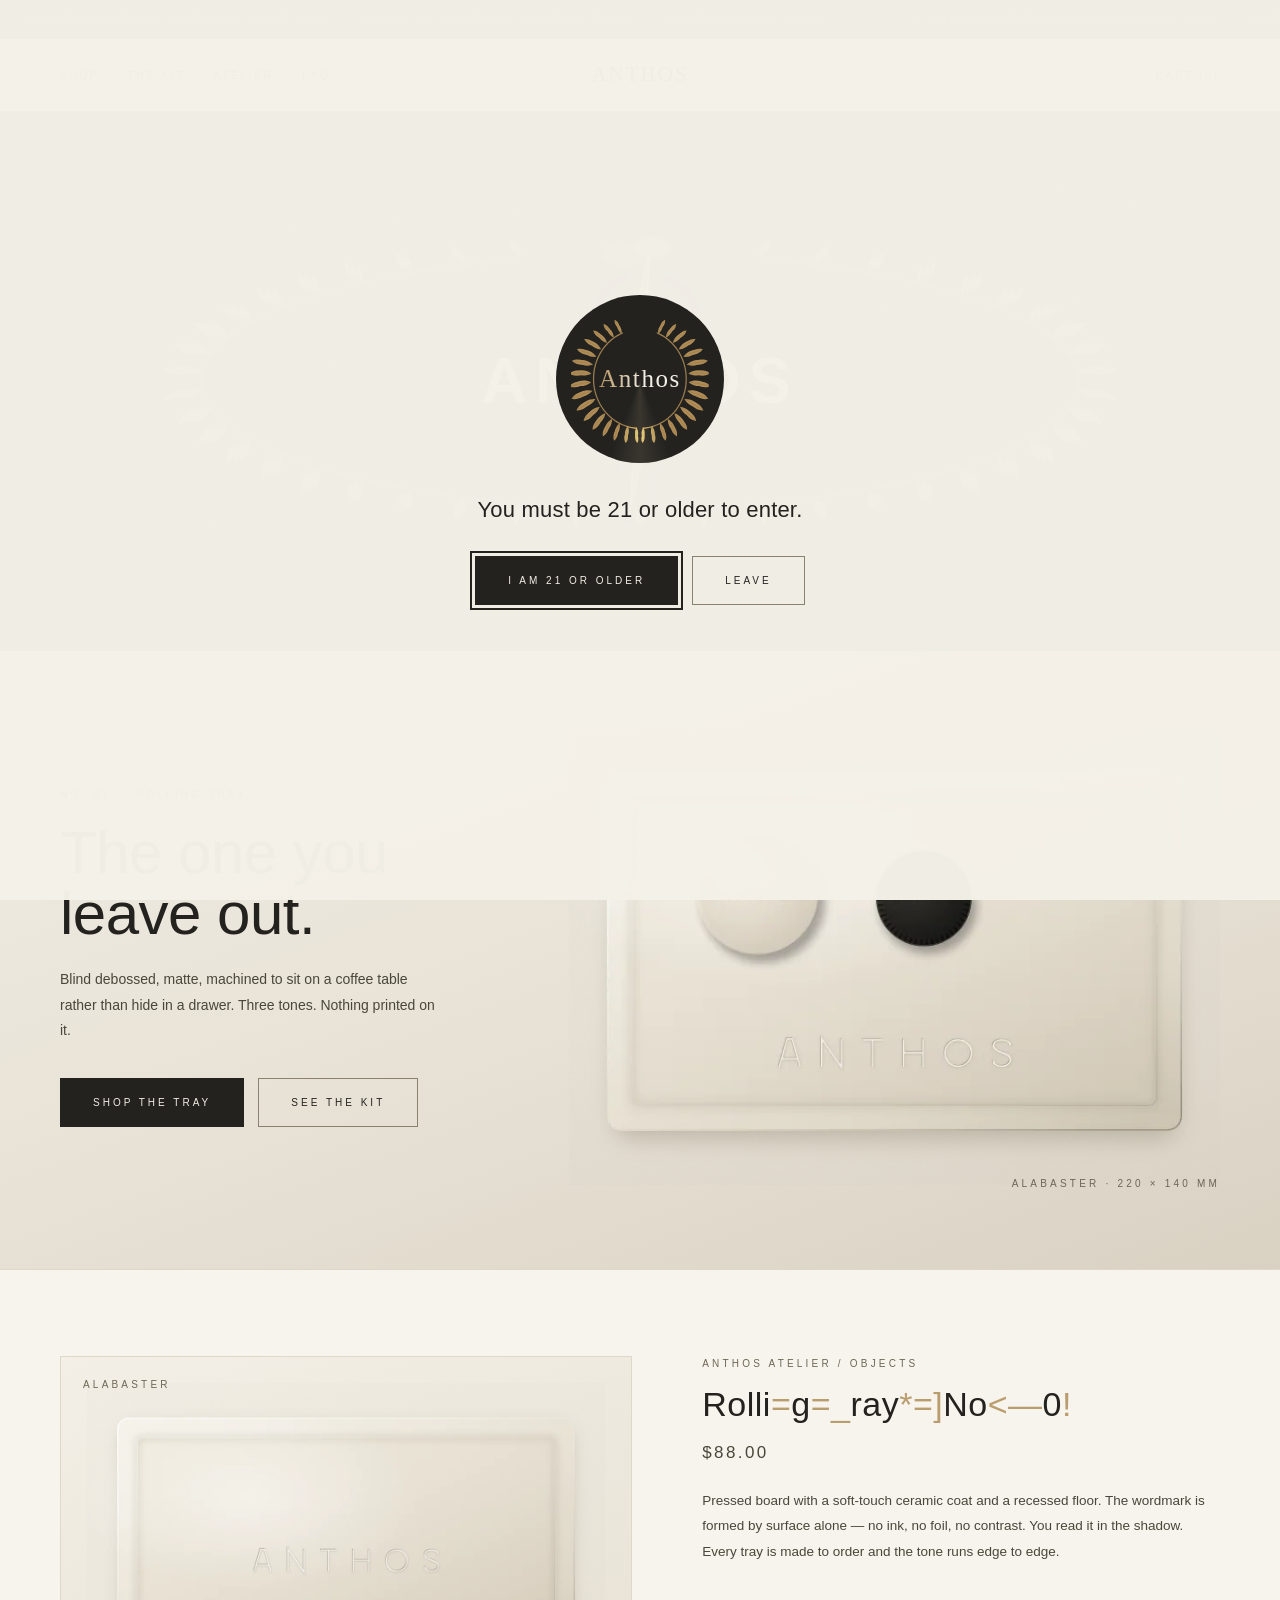
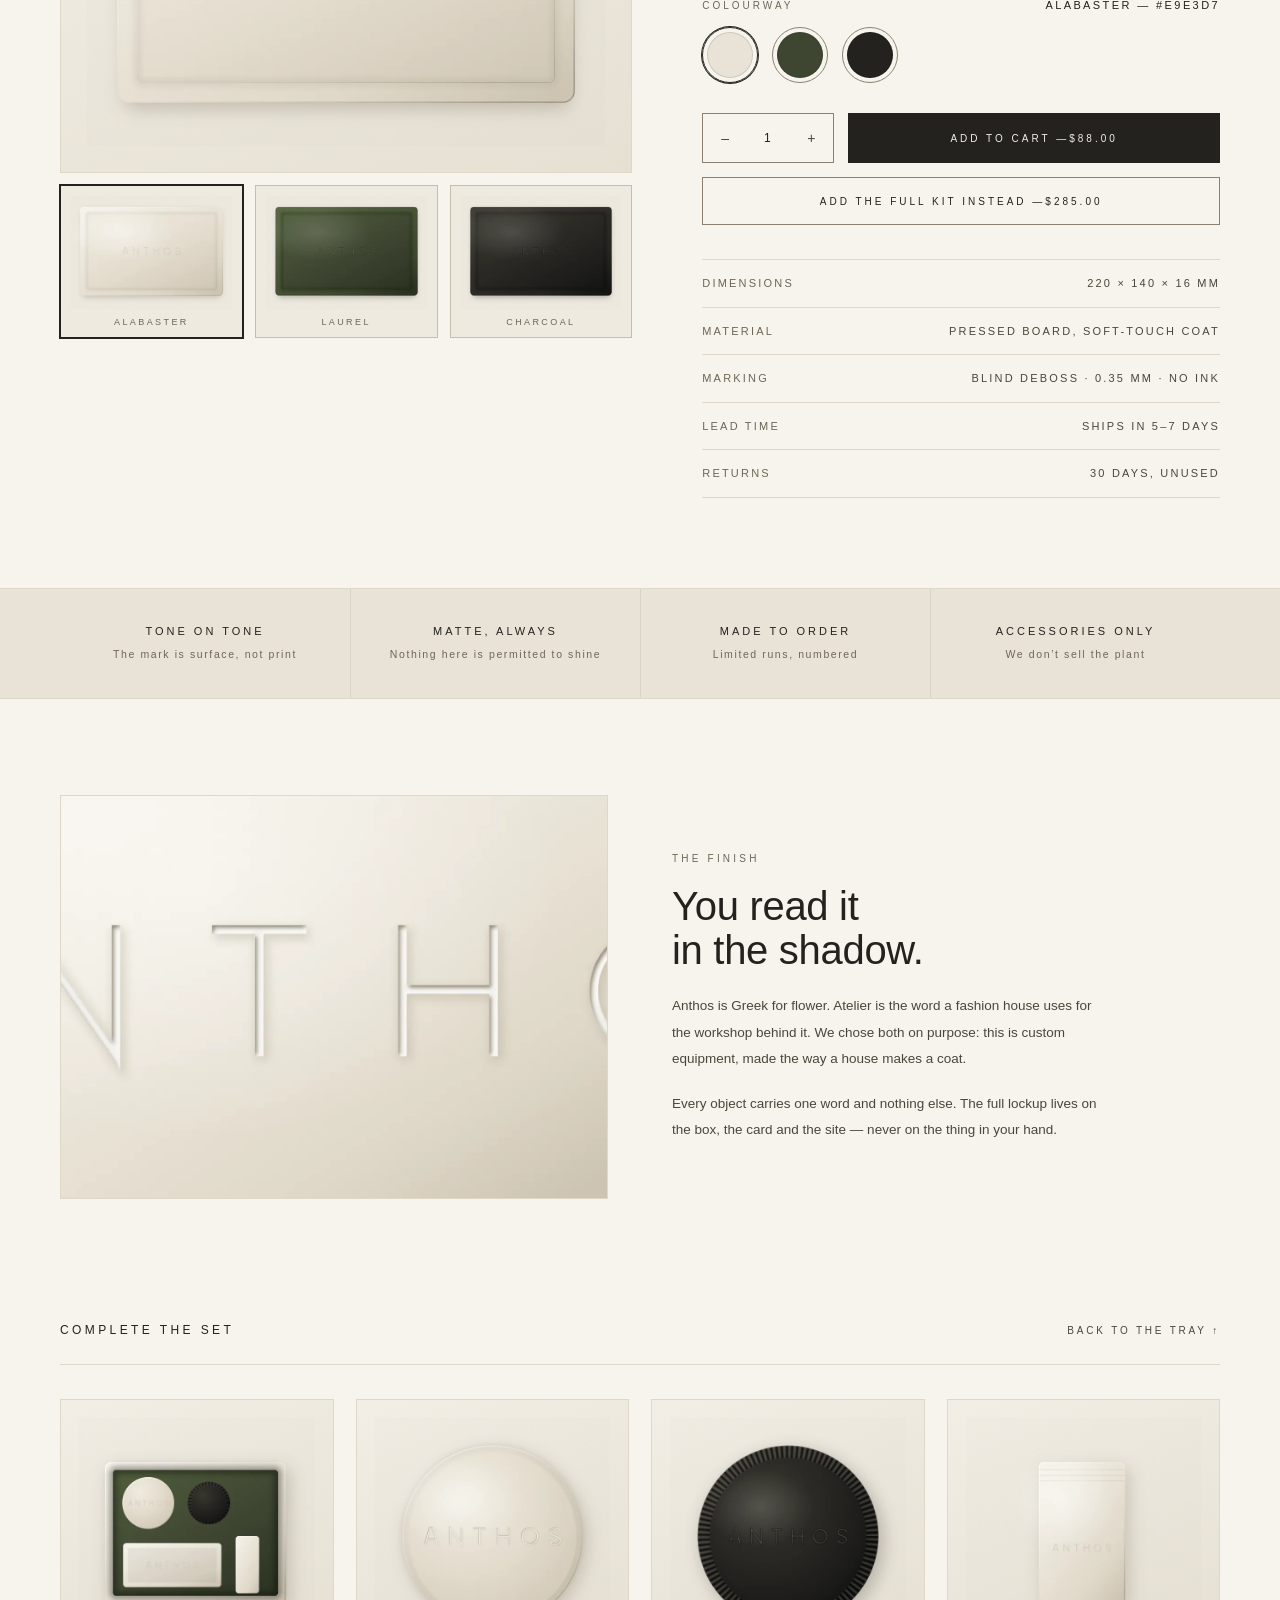
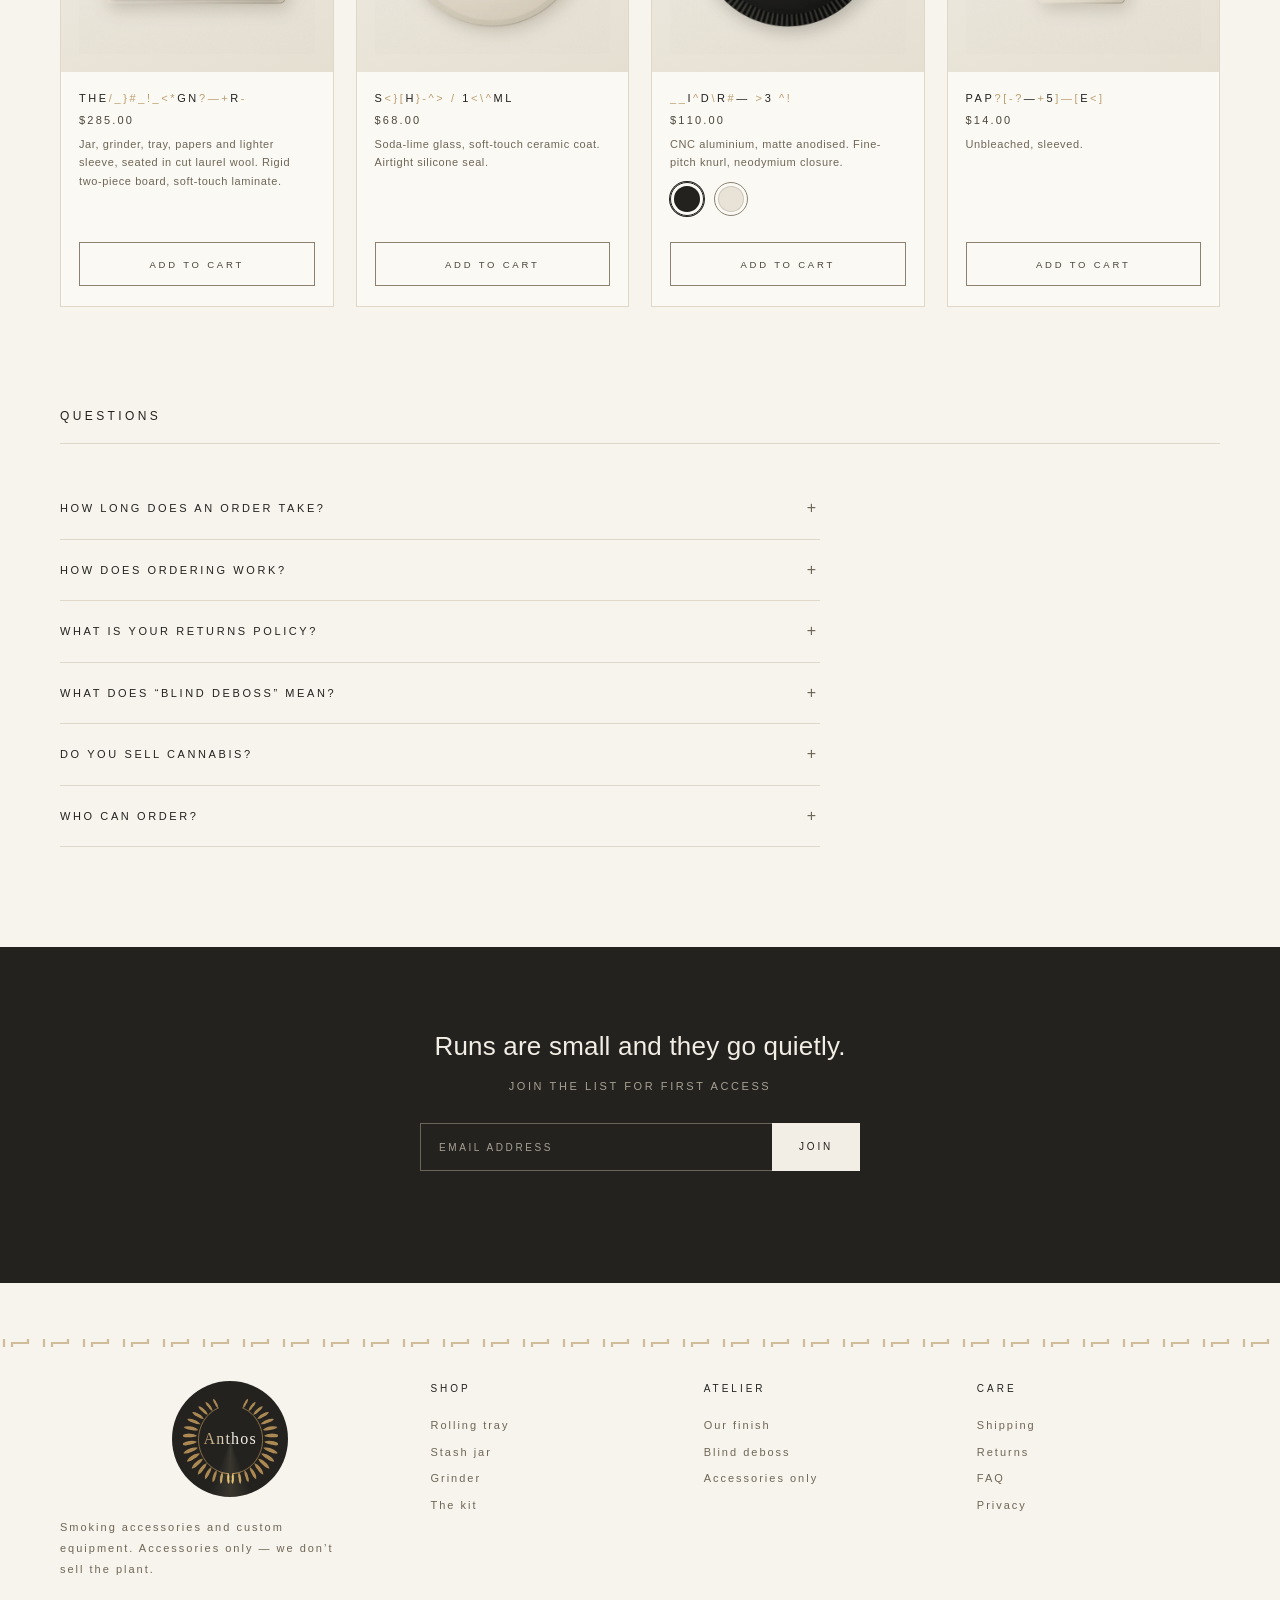
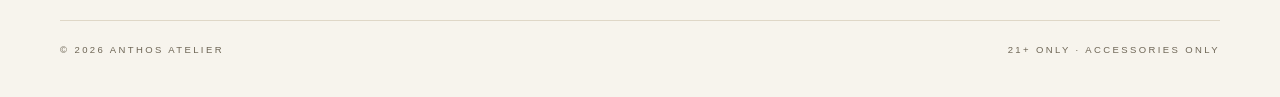
==== commit 9b3302fa: "Revert hero to the OG wreath+text layout, with a bolt-and-clouds crest zap Per explicit direction to" ====
--- a/Anthos/site/index.html
+++ b/Anthos/site/index.html
@@ -140,6 +140,144 @@
 <use href="#lf" transform="translate(-6.00,85.79) rotate(-186.40) scale(0.72)"/>
 </g>
 </symbol>
+<symbol id="wreath-wide" viewBox="-650 -220 1300 440">
+<path d="M135.61,-136.50 L157.94,-134.48 L179.92,-132.16 L201.49,-129.55 L222.60,-126.64 L243.21,-123.44 L263.26,-119.96 L282.73,-116.21 L301.55,-112.20 L319.69,-107.94 L337.11,-103.43 L353.77,-98.69 L369.62,-93.72 L384.64,-88.54 L398.79,-83.16 L412.04,-77.60 L424.36,-71.86 L435.71,-65.95 L446.08,-59.90 L455.45,-53.71 L463.78,-47.40 L471.06,-40.98 L477.28,-34.47 L482.42,-27.89 L486.47,-21.23 L489.42,-14.53 L491.26,-7.80 L491.99,-1.05 L491.60,5.70 L490.11,12.44 L487.51,19.15 L483.80,25.82 L479.00,32.43 L473.12,38.96 L466.16,45.41 L458.16,51.75 L449.11,57.98 L439.06,64.08 L428.00,70.03 L415.98,75.83 L403.02,81.45 L389.15,86.89 L374.40,92.13 L358.80,97.16 L342.39,101.97 L325.20,106.56 L307.28,110.90 L288.67,114.99 L269.40,118.82 L249.52,122.38 L229.08,125.67 L208.12,128.67 L186.69,131.38 L164.84,133.79 L142.61,135.90 L120.07,137.71 L97.25,139.20 L74.21,140.38 L51.00,141.24 L27.68,141.78 L4.29,141.99" fill="none" stroke="#B08D57" stroke-width="2" opacity="0.85" stroke-linecap="round"/>
+<path d="M-135.61,-136.50 L-157.94,-134.48 L-179.92,-132.16 L-201.49,-129.55 L-222.60,-126.64 L-243.21,-123.44 L-263.26,-119.96 L-282.73,-116.21 L-301.55,-112.20 L-319.69,-107.94 L-337.11,-103.43 L-353.77,-98.69 L-369.62,-93.72 L-384.64,-88.54 L-398.79,-83.16 L-412.04,-77.60 L-424.36,-71.86 L-435.71,-65.95 L-446.08,-59.90 L-455.45,-53.71 L-463.78,-47.40 L-471.06,-40.98 L-477.28,-34.47 L-482.42,-27.89 L-486.47,-21.23 L-489.42,-14.53 L-491.26,-7.80 L-491.99,-1.05 L-491.60,5.70 L-490.11,12.44 L-487.51,19.15 L-483.80,25.82 L-479.00,32.43 L-473.12,38.96 L-466.16,45.41 L-458.16,51.75 L-449.11,57.98 L-439.06,64.08 L-428.00,70.03 L-415.98,75.83 L-403.02,81.45 L-389.15,86.89 L-374.40,92.13 L-358.80,97.16 L-342.39,101.97 L-325.20,106.56 L-307.28,110.90 L-288.67,114.99 L-269.40,118.82 L-249.52,122.38 L-229.08,125.67 L-208.12,128.67 L-186.69,131.38 L-164.84,133.79 L-142.61,135.90 L-120.07,137.71 L-97.25,139.20 L-74.21,140.38 L-51.00,141.24 L-27.68,141.78 L-4.29,141.99" fill="none" stroke="#B08D57" stroke-width="2" opacity="0.85" stroke-linecap="round"/>
+<g>
+<use href="#lf" transform="translate(135.25,-136.79) rotate(-354.05) scale(0.70)"/>
+<use href="#lf" transform="translate(137.82,-139.38) rotate(-351.25) scale(0.70)"/>
+<use href="#lf" transform="translate(140.38,-141.98) rotate(-348.45) scale(0.70)"/>
+<use href="#lf" transform="translate(197.91,-130.22) rotate(-351.33) scale(0.77)"/>
+<use href="#lf" transform="translate(201.66,-132.68) rotate(-348.53) scale(0.77)"/>
+<use href="#lf" transform="translate(205.41,-135.15) rotate(-345.73) scale(0.77)"/>
+<use href="#lf" transform="translate(256.91,-121.24) rotate(-348.31) scale(0.84)"/>
+<use href="#lf" transform="translate(261.78,-123.54) rotate(-345.51) scale(0.84)"/>
+<use href="#lf" transform="translate(266.65,-125.84) rotate(-342.71) scale(0.84)"/>
+<use href="#lf" transform="translate(311.18,-110.03) rotate(-344.85) scale(0.91)"/>
+<use href="#lf" transform="translate(317.08,-112.12) rotate(-342.05) scale(0.91)"/>
+<use href="#lf" transform="translate(322.98,-114.20) rotate(-339.25) scale(0.91)"/>
+<use href="#lf" transform="translate(359.71,-96.79) rotate(-340.68) scale(0.97)"/>
+<use href="#lf" transform="translate(366.53,-98.63) rotate(-337.88) scale(0.97)"/>
+<use href="#lf" transform="translate(373.35,-100.46) rotate(-335.08) scale(0.97)"/>
+<use href="#lf" transform="translate(401.60,-81.77) rotate(-335.40) scale(1.02)"/>
+<use href="#lf" transform="translate(409.22,-83.32) rotate(-332.60) scale(1.02)"/>
+<use href="#lf" transform="translate(416.83,-84.87) rotate(-329.80) scale(1.02)"/>
+<use href="#lf" transform="translate(436.10,-65.24) rotate(-328.31) scale(1.07)"/>
+<use href="#lf" transform="translate(444.37,-66.47) rotate(-325.51) scale(1.07)"/>
+<use href="#lf" transform="translate(452.63,-67.71) rotate(-322.71) scale(1.07)"/>
+<use href="#lf" transform="translate(462.55,-47.50) rotate(-318.15) scale(1.11)"/>
+<use href="#lf" transform="translate(471.32,-48.40) rotate(-315.35) scale(1.11)"/>
+<use href="#lf" transform="translate(480.09,-49.30) rotate(-312.55) scale(1.11)"/>
+<use href="#lf" transform="translate(480.48,-28.89) rotate(-302.84) scale(1.14)"/>
+<use href="#lf" transform="translate(489.59,-29.44) rotate(-300.04) scale(1.14)"/>
+<use href="#lf" transform="translate(498.69,-29.99) rotate(-297.24) scale(1.14)"/>
+<use href="#lf" transform="translate(489.54,-9.75) rotate(-280.41) scale(1.16)"/>
+<use href="#lf" transform="translate(498.83,-9.93) rotate(-277.61) scale(1.16)"/>
+<use href="#lf" transform="translate(508.11,-10.12) rotate(-274.81) scale(1.16)"/>
+<use href="#lf" transform="translate(489.59,9.57) rotate(-253.81) scale(1.17)"/>
+<use href="#lf" transform="translate(498.87,9.75) rotate(-251.01) scale(1.17)"/>
+<use href="#lf" transform="translate(508.15,9.94) rotate(-248.21) scale(1.17)"/>
+<use href="#lf" transform="translate(480.60,28.72) rotate(-231.31) scale(1.17)"/>
+<use href="#lf" transform="translate(489.71,29.26) rotate(-228.51) scale(1.17)"/>
+<use href="#lf" transform="translate(498.82,29.81) rotate(-225.71) scale(1.17)"/>
+<use href="#lf" transform="translate(462.76,47.33) rotate(-215.94) scale(1.16)"/>
+<use href="#lf" transform="translate(471.53,48.23) rotate(-213.14) scale(1.16)"/>
+<use href="#lf" transform="translate(480.30,49.13) rotate(-210.34) scale(1.16)"/>
+<use href="#lf" transform="translate(436.38,65.08) rotate(-205.74) scale(1.14)"/>
+<use href="#lf" transform="translate(444.65,66.31) rotate(-202.94) scale(1.14)"/>
+<use href="#lf" transform="translate(452.92,67.55) rotate(-200.14) scale(1.14)"/>
+<use href="#lf" transform="translate(401.96,81.62) rotate(-198.63) scale(1.11)"/>
+<use href="#lf" transform="translate(409.58,83.17) rotate(-195.83) scale(1.11)"/>
+<use href="#lf" transform="translate(417.20,84.72) rotate(-193.03) scale(1.11)"/>
+<use href="#lf" transform="translate(360.12,96.66) rotate(-193.34) scale(1.07)"/>
+<use href="#lf" transform="translate(366.95,98.49) rotate(-190.54) scale(1.07)"/>
+<use href="#lf" transform="translate(373.78,100.32) rotate(-187.74) scale(1.07)"/>
+<use href="#lf" transform="translate(311.65,109.92) rotate(-189.16) scale(1.02)"/>
+<use href="#lf" transform="translate(317.56,112.00) rotate(-186.36) scale(1.02)"/>
+<use href="#lf" transform="translate(323.47,114.08) rotate(-183.56) scale(1.02)"/>
+<use href="#lf" transform="translate(257.43,121.15) rotate(-185.69) scale(0.97)"/>
+<use href="#lf" transform="translate(262.31,123.44) rotate(-182.89) scale(0.97)"/>
+<use href="#lf" transform="translate(267.19,125.74) rotate(-180.09) scale(0.97)"/>
+<use href="#lf" transform="translate(198.47,130.14) rotate(-182.68) scale(0.91)"/>
+<use href="#lf" transform="translate(202.23,132.61) rotate(-179.88) scale(0.91)"/>
+<use href="#lf" transform="translate(205.99,135.08) rotate(-177.08) scale(0.91)"/>
+<use href="#lf" transform="translate(135.84,136.74) rotate(-179.96) scale(0.84)"/>
+<use href="#lf" transform="translate(138.42,139.33) rotate(-177.16) scale(0.84)"/>
+<use href="#lf" transform="translate(140.99,141.93) rotate(-174.36) scale(0.84)"/>
+<use href="#lf" transform="translate(70.71,140.82) rotate(-177.41) scale(0.77)"/>
+<use href="#lf" transform="translate(72.05,143.49) rotate(-174.61) scale(0.77)"/>
+<use href="#lf" transform="translate(73.40,146.16) rotate(-171.81) scale(0.77)"/>
+<use href="#lf" transform="translate(4.28,142.30) rotate(-174.95) scale(0.70)"/>
+<use href="#lf" transform="translate(4.36,144.99) rotate(-172.15) scale(0.70)"/>
+<use href="#lf" transform="translate(4.44,147.69) rotate(-169.35) scale(0.70)"/>
+<use href="#lf" transform="translate(-135.25,-136.79) rotate(-365.95) scale(0.70)"/>
+<use href="#lf" transform="translate(-137.82,-139.38) rotate(-368.75) scale(0.70)"/>
+<use href="#lf" transform="translate(-140.38,-141.98) rotate(-371.55) scale(0.70)"/>
+<use href="#lf" transform="translate(-197.91,-130.22) rotate(-368.67) scale(0.77)"/>
+<use href="#lf" transform="translate(-201.66,-132.68) rotate(-371.47) scale(0.77)"/>
+<use href="#lf" transform="translate(-205.41,-135.15) rotate(-374.27) scale(0.77)"/>
+<use href="#lf" transform="translate(-256.91,-121.24) rotate(-371.69) scale(0.84)"/>
+<use href="#lf" transform="translate(-261.78,-123.54) rotate(-374.49) scale(0.84)"/>
+<use href="#lf" transform="translate(-266.65,-125.84) rotate(-377.29) scale(0.84)"/>
+<use href="#lf" transform="translate(-311.18,-110.03) rotate(-375.15) scale(0.91)"/>
+<use href="#lf" transform="translate(-317.08,-112.12) rotate(-377.95) scale(0.91)"/>
+<use href="#lf" transform="translate(-322.98,-114.20) rotate(-380.75) scale(0.91)"/>
+<use href="#lf" transform="translate(-359.71,-96.79) rotate(-379.32) scale(0.97)"/>
+<use href="#lf" transform="translate(-366.53,-98.63) rotate(-382.12) scale(0.97)"/>
+<use href="#lf" transform="translate(-373.35,-100.46) rotate(-384.92) scale(0.97)"/>
+<use href="#lf" transform="translate(-401.60,-81.77) rotate(-384.60) scale(1.02)"/>
+<use href="#lf" transform="translate(-409.22,-83.32) rotate(-387.40) scale(1.02)"/>
+<use href="#lf" transform="translate(-416.83,-84.87) rotate(-390.20) scale(1.02)"/>
+<use href="#lf" transform="translate(-436.10,-65.24) rotate(-391.69) scale(1.07)"/>
+<use href="#lf" transform="translate(-444.37,-66.47) rotate(-394.49) scale(1.07)"/>
+<use href="#lf" transform="translate(-452.63,-67.71) rotate(-397.29) scale(1.07)"/>
+<use href="#lf" transform="translate(-462.55,-47.50) rotate(-401.85) scale(1.11)"/>
+<use href="#lf" transform="translate(-471.32,-48.40) rotate(-404.65) scale(1.11)"/>
+<use href="#lf" transform="translate(-480.09,-49.30) rotate(-407.45) scale(1.11)"/>
+<use href="#lf" transform="translate(-480.48,-28.89) rotate(-417.16) scale(1.14)"/>
+<use href="#lf" transform="translate(-489.59,-29.44) rotate(-419.96) scale(1.14)"/>
+<use href="#lf" transform="translate(-498.69,-29.99) rotate(-422.76) scale(1.14)"/>
+<use href="#lf" transform="translate(-489.54,-9.75) rotate(-439.59) scale(1.16)"/>
+<use href="#lf" transform="translate(-498.83,-9.93) rotate(-442.39) scale(1.16)"/>
+<use href="#lf" transform="translate(-508.11,-10.12) rotate(-445.19) scale(1.16)"/>
+<use href="#lf" transform="translate(-489.59,9.57) rotate(-106.19) scale(1.17)"/>
+<use href="#lf" transform="translate(-498.87,9.75) rotate(-108.99) scale(1.17)"/>
+<use href="#lf" transform="translate(-508.15,9.94) rotate(-111.79) scale(1.17)"/>
+<use href="#lf" transform="translate(-480.60,28.72) rotate(-128.69) scale(1.17)"/>
+<use href="#lf" transform="translate(-489.71,29.26) rotate(-131.49) scale(1.17)"/>
+<use href="#lf" transform="translate(-498.82,29.81) rotate(-134.29) scale(1.17)"/>
+<use href="#lf" transform="translate(-462.76,47.33) rotate(-144.06) scale(1.16)"/>
+<use href="#lf" transform="translate(-471.53,48.23) rotate(-146.86) scale(1.16)"/>
+<use href="#lf" transform="translate(-480.30,49.13) rotate(-149.66) scale(1.16)"/>
+<use href="#lf" transform="translate(-436.38,65.08) rotate(-154.26) scale(1.14)"/>
+<use href="#lf" transform="translate(-444.65,66.31) rotate(-157.06) scale(1.14)"/>
+<use href="#lf" transform="translate(-452.92,67.55) rotate(-159.86) scale(1.14)"/>
+<use href="#lf" transform="translate(-401.96,81.62) rotate(-161.37) scale(1.11)"/>
+<use href="#lf" transform="translate(-409.58,83.17) rotate(-164.17) scale(1.11)"/>
+<use href="#lf" transform="translate(-417.20,84.72) rotate(-166.97) scale(1.11)"/>
+<use href="#lf" transform="translate(-360.12,96.66) rotate(-166.66) scale(1.07)"/>
+<use href="#lf" transform="translate(-366.95,98.49) rotate(-169.46) scale(1.07)"/>
+<use href="#lf" transform="translate(-373.78,100.32) rotate(-172.26) scale(1.07)"/>
+<use href="#lf" transform="translate(-311.65,109.92) rotate(-170.84) scale(1.02)"/>
+<use href="#lf" transform="translate(-317.56,112.00) rotate(-173.64) scale(1.02)"/>
+<use href="#lf" transform="translate(-323.47,114.08) rotate(-176.44) scale(1.02)"/>
+<use href="#lf" transform="translate(-257.43,121.15) rotate(-174.31) scale(0.97)"/>
+<use href="#lf" transform="translate(-262.31,123.44) rotate(-177.11) scale(0.97)"/>
+<use href="#lf" transform="translate(-267.19,125.74) rotate(-179.91) scale(0.97)"/>
+<use href="#lf" transform="translate(-198.47,130.14) rotate(-177.32) scale(0.91)"/>
+<use href="#lf" transform="translate(-202.23,132.61) rotate(-180.12) scale(0.91)"/>
+<use href="#lf" transform="translate(-205.99,135.08) rotate(-182.92) scale(0.91)"/>
+<use href="#lf" transform="translate(-135.84,136.74) rotate(-180.04) scale(0.84)"/>
+<use href="#lf" transform="translate(-138.42,139.33) rotate(-182.84) scale(0.84)"/>
+<use href="#lf" transform="translate(-140.99,141.93) rotate(-185.64) scale(0.84)"/>
+<use href="#lf" transform="translate(-70.71,140.82) rotate(-182.59) scale(0.77)"/>
+<use href="#lf" transform="translate(-72.05,143.49) rotate(-185.39) scale(0.77)"/>
+<use href="#lf" transform="translate(-73.40,146.16) rotate(-188.19) scale(0.77)"/>
+<use href="#lf" transform="translate(-4.28,142.30) rotate(-185.05) scale(0.70)"/>
+<use href="#lf" transform="translate(-4.36,144.99) rotate(-187.85) scale(0.70)"/>
+<use href="#lf" transform="translate(-4.44,147.69) rotate(-190.65) scale(0.70)"/>
+</g>
+</symbol>
 <path id="bolt" d="M15,-200 L-35,10 L-5,10 L-15,200 L35,-10 L5,-10 Z"/>
 </defs>
 </svg>
@@ -175,50 +313,81 @@
 <section class="brandhero" aria-hidden="true">
   <div class="storm-flash"></div>
   <div class="wrap brandhero-in">
-    <div class="cloud c1"></div>
-    <div class="cloud c2"></div>
-    <div class="cloud c3"></div>
-    <div class="cloud c4"></div>
-    <div class="cloud c5"></div>
-    <div class="cloud c6"></div>
-    <div class="cloud c7"></div>
-    <div class="cloud c8"></div>
-    <span class="skybolt sb1"><svg viewBox="-40 -210 80 420" focusable="false"><use href="#bolt"/></svg></span>
-    <span class="skybolt sb2"><svg viewBox="-40 -210 80 420" focusable="false"><use href="#bolt"/></svg></span>
-    <span class="skybolt sb3"><svg viewBox="-40 -210 80 420" focusable="false"><use href="#bolt"/></svg></span>
-    <span class="skybolt sb4"><svg viewBox="-40 -210 80 420" focusable="false"><use href="#bolt"/></svg></span>
-    <div class="archrow">
-      <div class="arch-orbit">
-        <svg class="arch-svg" viewBox="0 0 320 420" focusable="false">
-          <defs>
-            <linearGradient id="archstone" x1="0" y1="0" x2="1" y2="0">
-              <stop offset="0%" stop-color="#3a3630"/>
-              <stop offset="45%" stop-color="#181614"/>
-              <stop offset="100%" stop-color="#0a0908"/>
-            </linearGradient>
-            <linearGradient id="archrim" x1="0" y1="0" x2="0" y2="1">
-              <stop offset="0%" stop-color="#f0cf8a"/>
-              <stop offset="100%" stop-color="#8a6a3a"/>
-            </linearGradient>
-          </defs>
-          <polygon class="arch-leg" points="20,410 74,410 150,58 134,58"/>
-          <polygon class="arch-leg" points="300,410 246,410 170,58 186,58"/>
-          <polygon class="arch-leg" points="134,58 186,58 160,26"/>
-          <polygon class="arch-leg" points="78,168 242,168 242,206 78,206"/>
-        </svg>
-        <span class="fireball">
-          <span class="fireball-shadow"></span>
-          <span class="fireball-flame f4"><svg viewBox="0 0 22 16"><path d="M22,8 C14,3 6,1 0,8 C6,15 14,13 22,8 Z"/></svg></span>
-          <span class="fireball-flame f3"><svg viewBox="0 0 22 16"><path d="M22,8 C14,3 6,1 0,8 C6,15 14,13 22,8 Z"/></svg></span>
-          <span class="fireball-flame f2"><svg viewBox="0 0 22 16"><path d="M22,8 C14,3 6,1 0,8 C6,15 14,13 22,8 Z"/></svg></span>
-          <span class="fireball-flame f1"><svg viewBox="0 0 22 16"><path d="M22,8 C14,3 6,1 0,8 C6,15 14,13 22,8 Z"/></svg></span>
-          <span class="ember e1"></span>
-          <span class="ember e2"></span>
-          <span class="fireball-core"></span>
-        </span>
-      </div>
-      <span class="archword scramble">NTHOS</span>
-    </div>
+    <svg class="stars" viewBox="0 0 1300 480" focusable="false">
+    <circle cx="673" cy="87" r="1" opacity="0.81"/>
+    <circle cx="158" cy="430" r="1.3" opacity="0.5"/>
+    <circle cx="1203" cy="39" r="1.3" opacity="0.57"/>
+    <circle cx="186" cy="232" r="1" opacity="0.49"/>
+    <circle cx="195" cy="292" r="1" opacity="0.48"/>
+    <circle cx="1168" cy="73" r="0.8" opacity="0.8"/>
+    <circle cx="1203" cy="41" r="1.3" opacity="0.77"/>
+    <circle cx="111" cy="123" r="0.8" opacity="0.76"/>
+    <circle cx="282" cy="158" r="1" opacity="0.53"/>
+    <circle cx="251" cy="302" r="1" opacity="0.76"/>
+    <circle cx="380" cy="62" r="1.3" opacity="0.76"/>
+    <circle cx="394" cy="200" r="0.8" opacity="0.75"/>
+    <circle cx="138" cy="298" r="0.8" opacity="0.79"/>
+    <circle cx="1026" cy="358" r="1.3" opacity="0.69"/>
+    <circle cx="653" cy="248" r="1.3" opacity="0.96"/>
+    <circle cx="750" cy="163" r="0.8" opacity="0.89"/>
+    <circle cx="509" cy="51" r="1.3" opacity="0.62"/>
+    <circle cx="1023" cy="458" r="1" opacity="0.85"/>
+    <circle cx="599" cy="321" r="0.8" opacity="0.51"/>
+    <circle cx="866" cy="94" r="1" opacity="0.53"/>
+    <circle cx="1011" cy="225" r="0.8" opacity="0.98"/>
+    <circle cx="168" cy="401" r="1.3" opacity="0.77"/>
+    <circle cx="652" cy="184" r="1" opacity="0.78"/>
+    <circle cx="1197" cy="418" r="1" opacity="0.49"/>
+    <circle cx="201" cy="148" r="1" opacity="0.83"/>
+    <circle cx="143" cy="41" r="1" opacity="0.81"/>
+    <circle cx="922" cy="155" r="1" opacity="0.94"/>
+    <circle cx="720" cy="21" r="1" opacity="0.65"/>
+    <circle cx="1261" cy="69" r="1" opacity="0.48"/>
+    <circle cx="598" cy="76" r="0.8" opacity="0.67"/>
+    <circle cx="1026" cy="51" r="0.8" opacity="0.7"/>
+    <circle cx="1135" cy="152" r="0.8" opacity="0.9"/>
+    <circle cx="1136" cy="152" r="1" opacity="0.99"/>
+    <circle cx="789" cy="128" r="0.8" opacity="0.5"/>
+    <circle cx="319" cy="128" r="0.8" opacity="0.46"/>
+    <circle cx="1216" cy="103" r="1" opacity="0.61"/>
+    <circle cx="308" cy="224" r="1.3" opacity="0.65"/>
+    <circle cx="1169" cy="173" r="0.8" opacity="0.83"/>
+    <circle cx="1065" cy="326" r="0.8" opacity="0.7"/>
+    <circle cx="1155" cy="210" r="1" opacity="0.67"/>
+    <circle cx="222" cy="256" r="1" opacity="0.48"/>
+    <circle cx="147" cy="116" r="1" opacity="0.54"/>
+    <circle cx="706" cy="317" r="0.8" opacity="0.51"/>
+    <circle cx="1170" cy="87" r="1.3" opacity="0.51"/>
+    <circle cx="754" cy="324" r="0.8" opacity="0.49"/>
+    <circle cx="435" cy="324" r="1" opacity="0.53"/>
+    <circle cx="526" cy="187" r="1.3" opacity="0.65"/>
+    <circle cx="261" cy="69" r="1" opacity="1.0"/>
+    <circle cx="964" cy="255" r="1" opacity="0.62"/>
+    <circle cx="305" cy="62" r="1" opacity="0.86"/>
+    <circle cx="990" cy="434" r="0.8" opacity="0.73"/>
+    <circle cx="430" cy="280" r="1" opacity="0.53"/>
+    <circle cx="1122" cy="23" r="1.3" opacity="0.61"/>
+    <circle cx="196" cy="366" r="1" opacity="0.74"/>
+    <circle cx="352" cy="192" r="0.8" opacity="0.74"/>
+    <circle cx="1039" cy="178" r="0.8" opacity="0.79"/>
+    <circle cx="409" cy="422" r="0.8" opacity="0.9"/>
+    <circle cx="474" cy="112" r="1.3" opacity="0.72"/>
+    <circle cx="69" cy="24" r="1" opacity="0.71"/>
+    <circle cx="406" cy="364" r="1.3" opacity="0.98"/>
+    </svg>
+    <svg class="wreath-wide" viewBox="-650 -220 1300 440" focusable="false"><use href="#wreath-wide" x="-650" y="-220" width="1300" height="440"></use></svg>
+    <span class="boltcrest" aria-hidden="true">
+      <svg viewBox="-70 -230 140 460" focusable="false">
+        <ellipse class="crestcloud cc1" cx="-28" cy="-198" rx="34" ry="20"/>
+        <ellipse class="crestcloud cc2" cx="20" cy="-208" rx="30" ry="18"/>
+        <ellipse class="crestcloud cc3" cx="-4" cy="-182" rx="24" ry="15"/>
+        <use href="#bolt"/>
+        <circle class="zap zap-c1" r="8"><animateMotion dur="2.6s" repeatCount="indefinite" rotate="auto"><mpath href="#bolt"/></animateMotion></circle>
+        <circle class="zap zap-c2" r="5"><animateMotion dur="2.6s" begin="-0.15s" repeatCount="indefinite" rotate="auto"><mpath href="#bolt"/></animateMotion></circle>
+        <circle class="zap zap-c3" r="3"><animateMotion dur="2.6s" begin="-0.3s" repeatCount="indefinite" rotate="auto"><mpath href="#bolt"/></animateMotion></circle>
+      </svg>
+    </span>
+    <span class="brandhero-word scramble">Anthos</span>
   </div>
 </section>
 
--- a/Anthos/site/css/styles.css
+++ b/Anthos/site/css/styles.css
@@ -117,13 +117,8 @@
 .btnrow { display: flex; gap: 14px; flex-wrap: wrap; }
 .addbtn { width: 100%; }
 
-/* ---------- brand hero: storm sky, stone arch stands in for the "A", fireball orbits the arch ---------- */
-.brandhero {
-  position: relative; overflow: hidden; padding: 56px 20px;
-  background:
-    radial-gradient(ellipse 70% 55% at 50% 100%, rgba(214, 164, 84, .35) 0%, rgba(214, 164, 84, 0) 65%),
-    linear-gradient(180deg, #0a0e2a 0%, #141a3d 22%, #2b2f52 42%, #6a5a55 62%, #b9884f 80%, #e6b467 100%);
-}
+/* ---------- brand hero: starry charcoal night, oblong laurel wreath, plain wordmark, bolt+clouds crest with an electric zap ---------- */
+.brandhero { position: relative; overflow: hidden; padding: 56px 20px; background: #1a1a1d; }
 .storm-flash {
   position: absolute; inset: 0; background: #dfe9ff; opacity: 0; pointer-events: none;
   mix-blend-mode: screen; animation: storm-flash 1.1s ease-out 1 both;
@@ -133,101 +128,31 @@
   13% { opacity: .75; } 20% { opacity: 0; } 100% { opacity: 0; }
 }
 .brandhero-in { position: relative; width: 100%; max-width: 1160px; aspect-ratio: 1300 / 480; margin: 0 auto; }
-
-.cloud {
-  position: absolute; border-radius: 50%; filter: blur(7px);
-  background: radial-gradient(ellipse at 50% 40%, rgba(240, 205, 140, .75) 0%, rgba(120, 90, 60, .4) 45%, rgba(20, 20, 30, 0) 75%);
-  animation: cloud-drift 26s ease-in-out infinite alternate;
-}
-.cloud.c1 { left: 2%; top: 4%; width: 15%; height: 22%; animation-duration: 24s; }
-.cloud.c2 { left: 28%; top: 0%; width: 13%; height: 18%; animation-duration: 30s; animation-direction: alternate-reverse; opacity: .8; }
-.cloud.c3 { left: 52%; top: 6%; width: 14%; height: 20%; animation-duration: 22s; }
-.cloud.c4 { left: 76%; top: 2%; width: 13%; height: 18%; animation-duration: 28s; animation-direction: alternate-reverse; }
-.cloud.c5 { left: 8%; top: 24%; width: 10%; height: 14%; animation-duration: 26s; opacity: .55; }
-.cloud.c6 { left: 62%; top: 20%; width: 11%; height: 15%; animation-duration: 20s; opacity: .5; animation-direction: alternate-reverse; }
-.cloud.c7 { left: 40%; top: 26%; width: 9%; height: 13%; animation-duration: 32s; opacity: .45; }
-.cloud.c8 { left: 88%; top: 22%; width: 9%; height: 13%; animation-duration: 25s; opacity: .5; animation-direction: alternate-reverse; }
-@keyframes cloud-drift {
-  from { transform: translateX(-10px); }
-  to { transform: translateX(10px); }
-}
-
-.skybolt { position: absolute; opacity: .8; animation: bolt-flicker 6s ease-in-out infinite; }
-.skybolt svg { width: 100%; height: 100%; overflow: visible; }
-.skybolt use { fill: #ecd9a4; filter: drop-shadow(0 0 8px rgba(236, 217, 164, .7)); }
-.skybolt.sb1 { left: 12%; top: 2%; width: 3%; height: 34%; transform: rotate(-8deg); }
-.skybolt.sb2 { left: 70%; top: 0%; width: 2.6%; height: 28%; transform: rotate(6deg); animation-delay: -2s; }
-.skybolt.sb3 { left: 58%; top: 6%; width: 2%; height: 22%; transform: rotate(-4deg); animation-delay: -4s; }
-.skybolt.sb4 { left: 26%; top: 10%; width: 1.7%; height: 18%; transform: rotate(10deg); animation-delay: -1s; }
-@keyframes bolt-flicker {
-  0%, 83% { opacity: .55; filter: drop-shadow(0 0 0 transparent); }
-  86%, 91% { opacity: 1; filter: drop-shadow(0 0 16px rgba(255, 255, 255, .9)); }
-  96%, 100% { opacity: .55; filter: drop-shadow(0 0 0 transparent); }
-}
-
-.archrow { position: absolute; inset: 0; display: flex; align-items: flex-end; justify-content: center; gap: 2px; padding-bottom: 8%; }
-.arch-orbit { position: relative; flex: none; width: clamp(90px, 17vw, 220px); aspect-ratio: 320 / 420; }
-.arch-svg { position: absolute; inset: 0; width: 100%; height: 100%; }
-.arch-leg { fill: url(#archstone); stroke: url(#archrim); stroke-width: 2; }
-.archword {
-  font-family: Georgia, 'Times New Roman', 'Iowan Old Style', serif;
-  font-weight: 700; letter-spacing: 4px;
-  font-size: clamp(30px, 7.4vw, 84px); line-height: 1;
-  color: #ECD9B4;
-  -webkit-text-stroke: 1.2px #2a2010;
-  text-shadow: 0 0 18px rgba(230, 180, 90, .5), 0 2px 0 #2a2010;
-  transform: translateY(-.06em);
-}
-.fireball {
-  position: absolute; left: 0; top: 0; width: 0; height: 0; z-index: 4;
-  offset-rotate: auto;
-  animation: fireball-travel 16s linear infinite;
-}
-.fireball-shadow {
-  position: absolute; left: -20px; top: -20px; width: 40px; height: 40px; border-radius: 50%;
-  background: radial-gradient(circle, rgba(255, 200, 130, .4) 0%, rgba(255, 154, 46, .2) 45%, rgba(255, 154, 46, 0) 75%);
-  filter: blur(5px);
-  z-index: 1;
-}
-.fireball-core {
-  position: absolute; left: -9px; top: -9px; width: 18px; height: 18px; border-radius: 50%;
-  background: radial-gradient(circle at 32% 30%, #ffffff 0%, #fff6d6 14%, #ffe27a 32%, #ffb84d 55%, #ff8a2e 75%, #c9531a 100%);
-  filter: drop-shadow(0 0 6px #ffe9b0) drop-shadow(0 0 14px #ffb04d) drop-shadow(0 0 26px #ff8a2e) drop-shadow(0 0 42px rgba(217, 96, 26, .7));
-  z-index: 3;
-}
-.fireball-flame {
-  position: absolute; top: 50%; left: -34px; width: 34px; height: 22px; z-index: 2;
-  transform-origin: 100% 50%;
-  filter: drop-shadow(0 0 3px currentColor);
-}
-.fireball-flame svg { display: block; width: 100%; height: 100%; overflow: visible; fill: currentColor; }
-.fireball-flame.f1 { color: #ff6a1a; animation: flame-flick-a .5s ease-in-out infinite alternate; }
-.fireball-flame.f2 { width: 25px; color: #ff9a2e; opacity: .9; animation: flame-flick-b .68s ease-in-out infinite alternate; }
-.fireball-flame.f3 { width: 16px; color: #ffce5c; opacity: .85; animation: flame-flick-a .4s ease-in-out infinite alternate-reverse; }
-.fireball-flame.f4 { width: 10px; height: 16px; color: #fff2c0; opacity: .8; animation: flame-flick-b .3s ease-in-out infinite alternate-reverse; }
-@keyframes flame-flick-a {
-  from { transform: translateY(-50%) rotate(-8deg) scaleX(1); }
-  to { transform: translateY(-42%) rotate(7deg) scaleX(.86); }
-}
-@keyframes flame-flick-b {
-  from { transform: translateY(-58%) scaleX(.8) rotate(6deg); }
-  to { transform: translateY(-50%) scaleX(.7) rotate(-6deg); }
-}
-.ember {
-  position: absolute; top: 50%; left: -36px; width: 3px; height: 3px; border-radius: 50%;
-  background: #ffb84d; box-shadow: 0 0 5px #ffb84d, 0 0 9px #ff8a2e; z-index: 2;
-}
-.ember.e1 { animation: ember-drift-a 1.3s ease-in-out infinite; }
-.ember.e2 { left: -44px; top: 46%; width: 2px; height: 2px; animation: ember-drift-b 1.7s ease-in-out .4s infinite; }
-@keyframes ember-drift-a {
-  0% { opacity: .9; transform: translateY(-50%) scale(1); }
-  100% { opacity: 0; transform: translateY(-85%) scale(.4); }
-}
-@keyframes ember-drift-b {
-  0% { opacity: .8; transform: translateY(-50%) scale(1); }
-  100% { opacity: 0; transform: translateY(-15%) scale(.3); }
-}
-@keyframes fireball-travel { from { offset-distance: 0%; } to { offset-distance: 100%; } }
+.stars { position: absolute; inset: 0; width: 100%; height: 100%; z-index: 0; opacity: .8; }
+.stars circle { fill: #fff; }
+.wreath-wide { position: absolute; inset: 0; width: 100%; height: 100%; z-index: 2; }
+
+.boltcrest {
+  position: absolute; left: 50%; top: 50%; width: 90px; height: 300px; margin: -150px 0 0 -45px; z-index: 1;
+}
+.boltcrest svg { width: 100%; height: 100%; overflow: visible; }
+.boltcrest use { fill: var(--gold); stroke: #f2d9a1; stroke-width: 2; stroke-linejoin: round; filter: drop-shadow(0 0 10px rgba(176, 141, 87, .6)); }
+.crestcloud { filter: blur(1.6px); }
+.crestcloud.cc1 { fill: #8d8d95; opacity: .65; }
+.crestcloud.cc2 { fill: #d8b675; opacity: .7; }
+.crestcloud.cc3 { fill: #6c6c74; opacity: .5; }
+.zap { fill: #fff8e6; }
+.zap-c1 { filter: drop-shadow(0 0 6px #fff) drop-shadow(0 0 16px #ffe9b0) drop-shadow(0 0 30px rgba(176, 141, 87, .9)); }
+.zap-c2 { opacity: .6; filter: drop-shadow(0 0 8px rgba(255, 240, 200, .8)); }
+.zap-c3 { opacity: .35; filter: drop-shadow(0 0 6px rgba(255, 240, 200, .6)); }
+
+.brandhero-word {
+  position: absolute; inset: 0; display: flex; align-items: center; justify-content: center; z-index: 3;
+  font-family: 'Century Gothic', 'Avenir Next', 'Poppins', Futura, 'Nunito Sans', 'Trebuchet MS', Arial, sans-serif;
+  font-weight: 700; text-transform: uppercase; letter-spacing: 8px;
+  font-size: clamp(28px, 5.5vw, 64px);
+  color: #F2EEE5;
+}
 
 /* ---------- hero ---------- */
 .hero { background: linear-gradient(160deg, #F1EDE4 0%, #E7E1D5 55%, #D9D2C3 100%); border-bottom: 1px solid var(--line); }
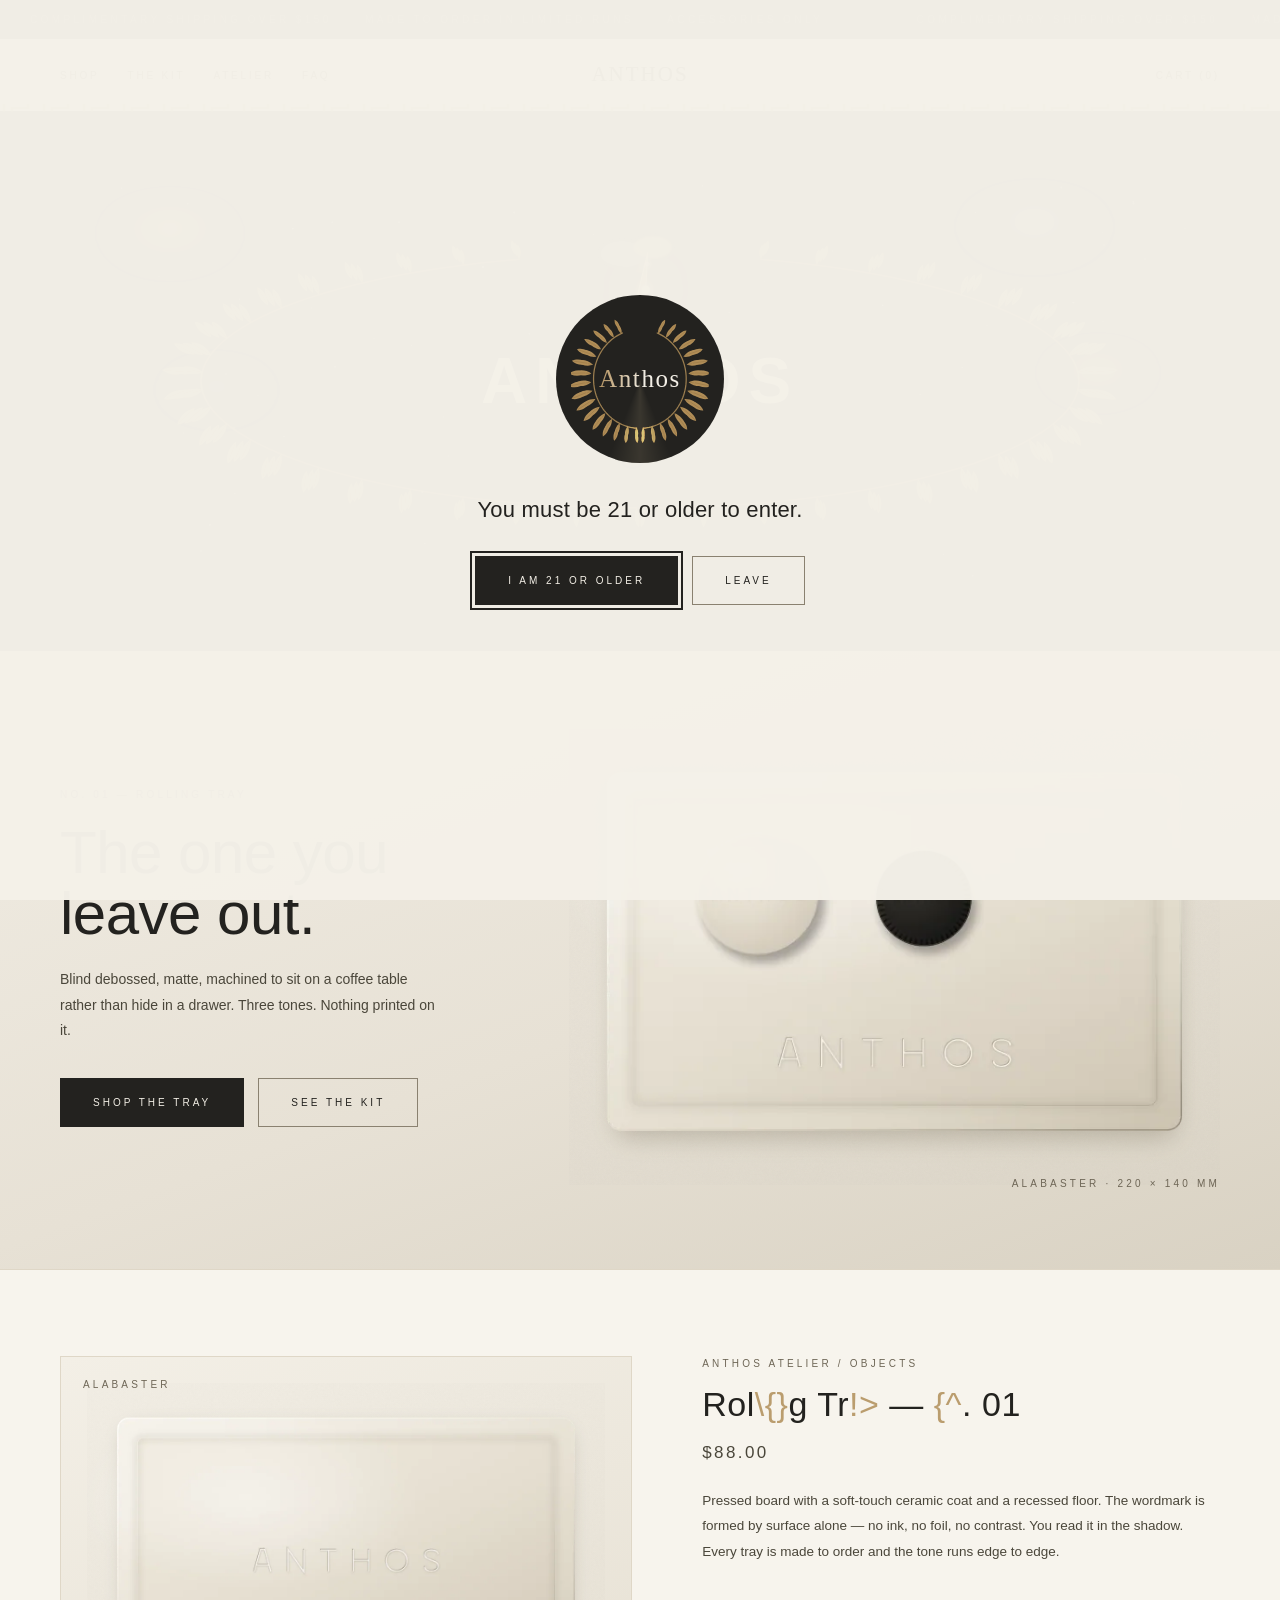
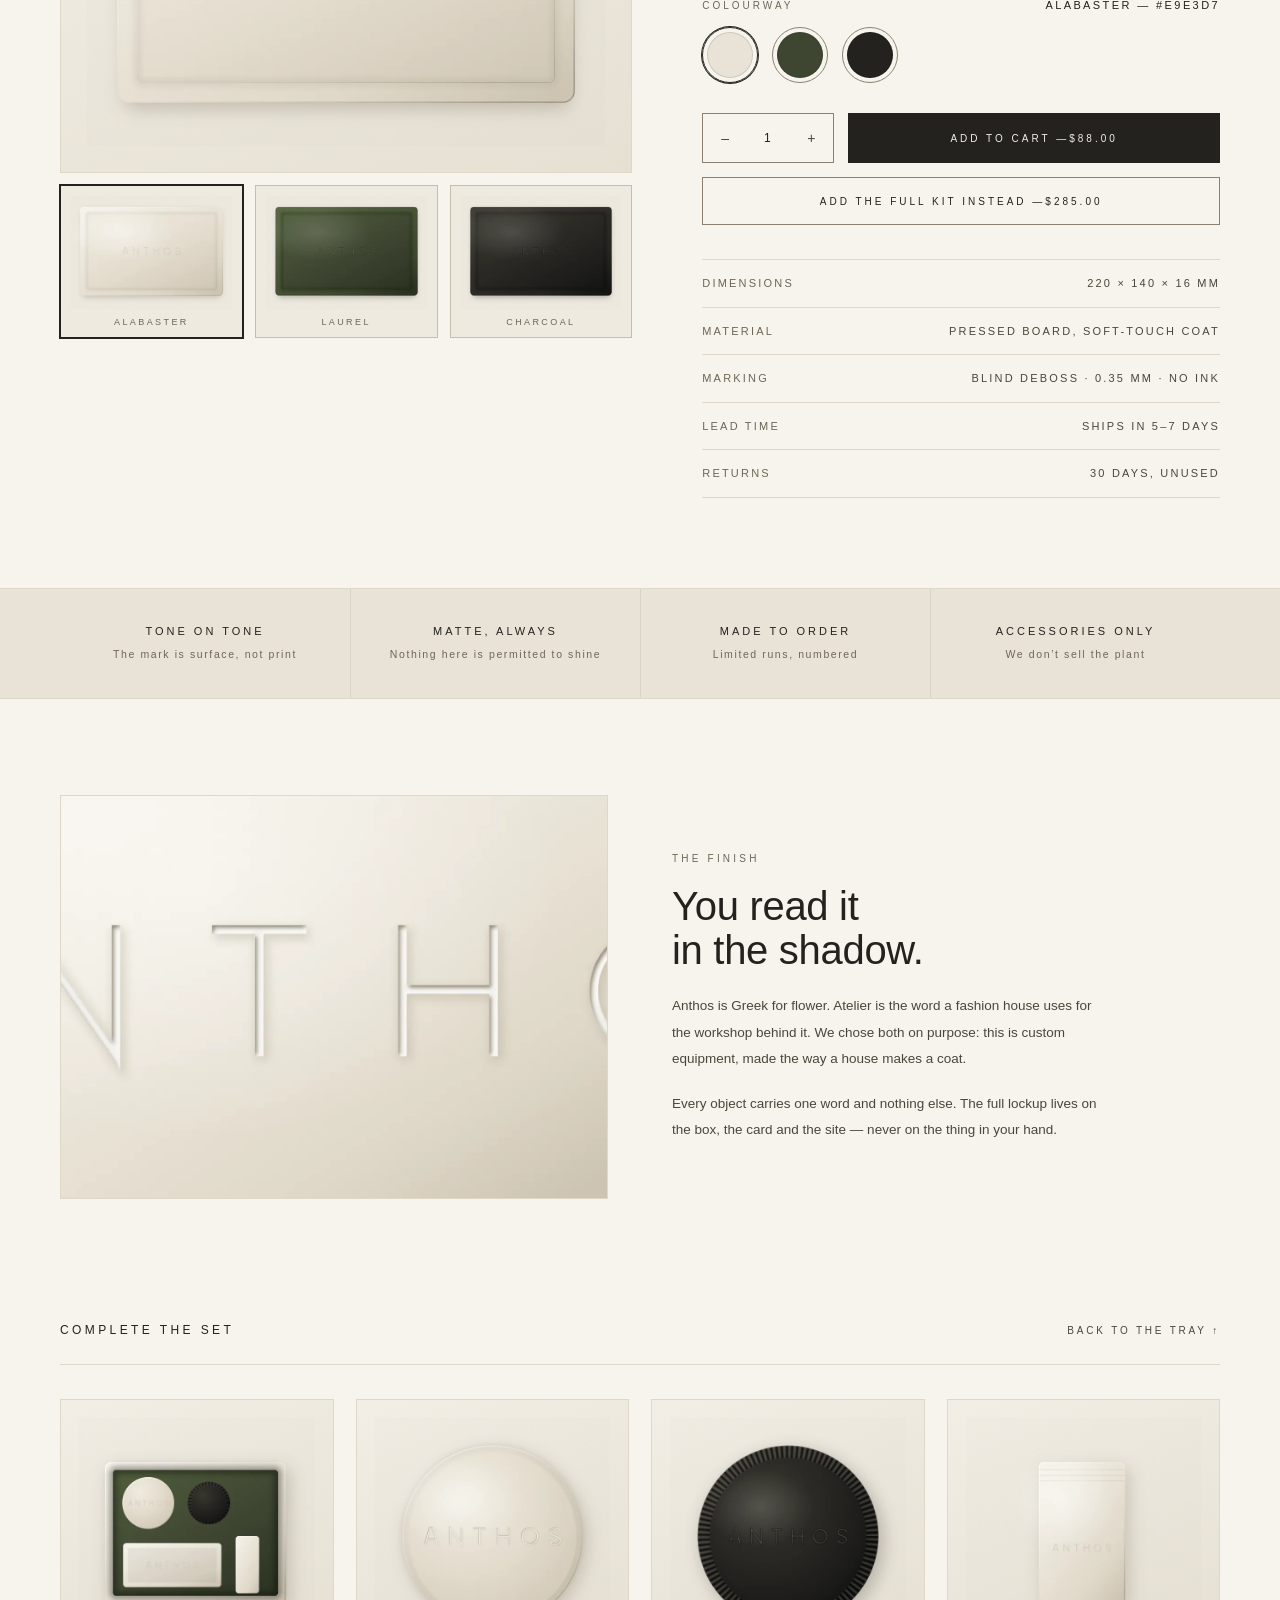
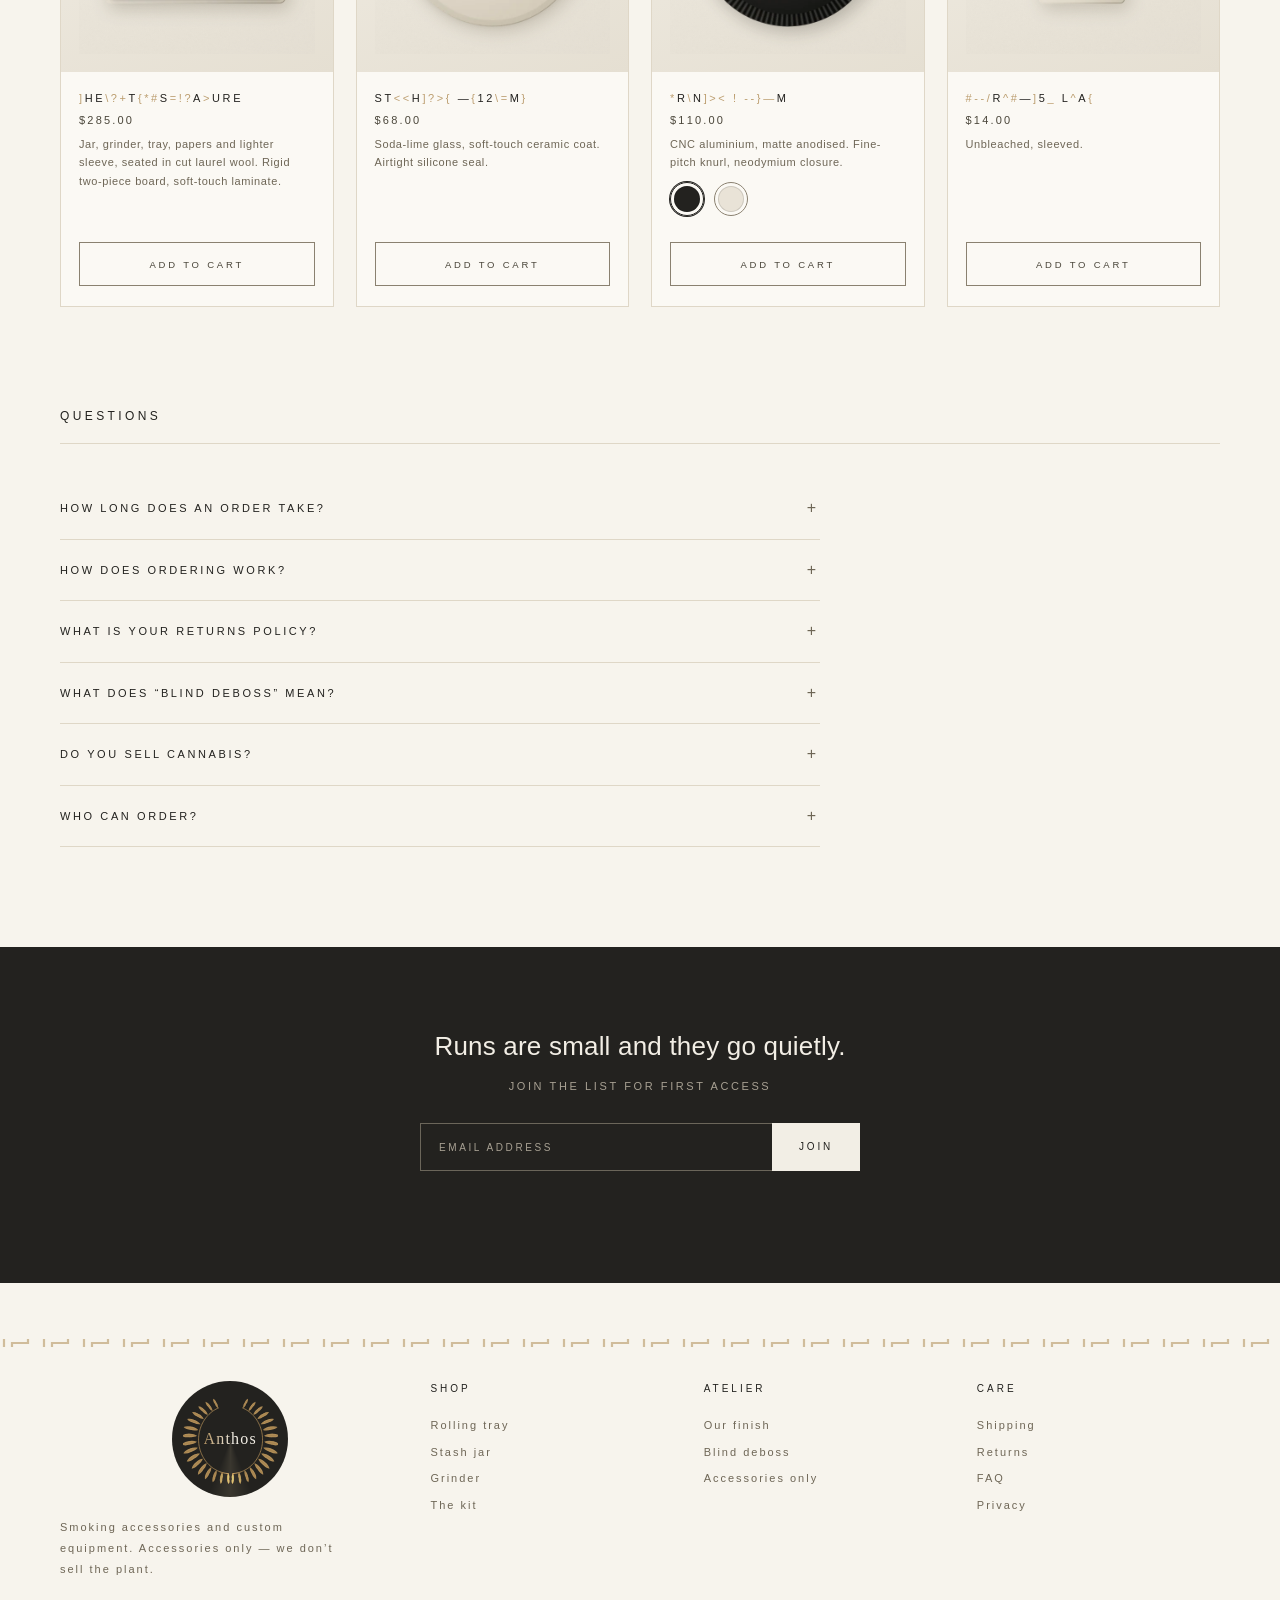
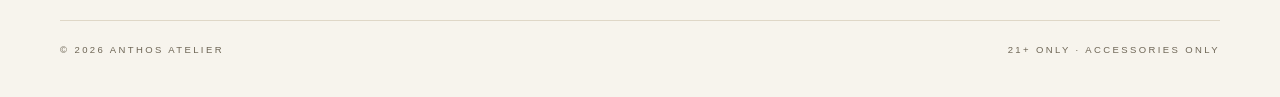
==== commit 21ad53a1: "Shrink hero lightning bolt 20%, add ambient gold and grey storm clouds - The bolt (and its electric " ====
--- a/Anthos/site/index.html
+++ b/Anthos/site/index.html
@@ -375,16 +375,22 @@
     <circle cx="69" cy="24" r="1" opacity="0.71"/>
     <circle cx="406" cy="364" r="1.3" opacity="0.98"/>
     </svg>
+    <div class="cloud gc1"></div>
+    <div class="cloud gc2"></div>
+    <div class="cloud rc1"></div>
+    <div class="cloud rc2"></div>
     <svg class="wreath-wide" viewBox="-650 -220 1300 440" focusable="false"><use href="#wreath-wide" x="-650" y="-220" width="1300" height="440"></use></svg>
     <span class="boltcrest" aria-hidden="true">
       <svg viewBox="-70 -230 140 460" focusable="false">
         <ellipse class="crestcloud cc1" cx="-28" cy="-198" rx="34" ry="20"/>
         <ellipse class="crestcloud cc2" cx="20" cy="-208" rx="30" ry="18"/>
         <ellipse class="crestcloud cc3" cx="-4" cy="-182" rx="24" ry="15"/>
-        <use href="#bolt"/>
-        <circle class="zap zap-c1" r="8"><animateMotion dur="2.6s" repeatCount="indefinite" rotate="auto"><mpath href="#bolt"/></animateMotion></circle>
-        <circle class="zap zap-c2" r="5"><animateMotion dur="2.6s" begin="-0.15s" repeatCount="indefinite" rotate="auto"><mpath href="#bolt"/></animateMotion></circle>
-        <circle class="zap zap-c3" r="3"><animateMotion dur="2.6s" begin="-0.3s" repeatCount="indefinite" rotate="auto"><mpath href="#bolt"/></animateMotion></circle>
+        <g class="boltgroup" transform="translate(0,-200) scale(0.8) translate(0,200)">
+          <use href="#bolt"/>
+          <circle class="zap zap-c1" r="8"><animateMotion dur="2.6s" repeatCount="indefinite" rotate="auto"><mpath href="#bolt"/></animateMotion></circle>
+          <circle class="zap zap-c2" r="5"><animateMotion dur="2.6s" begin="-0.15s" repeatCount="indefinite" rotate="auto"><mpath href="#bolt"/></animateMotion></circle>
+          <circle class="zap zap-c3" r="3"><animateMotion dur="2.6s" begin="-0.3s" repeatCount="indefinite" rotate="auto"><mpath href="#bolt"/></animateMotion></circle>
+        </g>
       </svg>
     </span>
     <span class="brandhero-word scramble">Anthos</span>
--- a/Anthos/site/css/styles.css
+++ b/Anthos/site/css/styles.css
@@ -131,6 +131,19 @@
 .stars { position: absolute; inset: 0; width: 100%; height: 100%; z-index: 0; opacity: .8; }
 .stars circle { fill: #fff; }
 .wreath-wide { position: absolute; inset: 0; width: 100%; height: 100%; z-index: 2; }
+
+.cloud {
+  position: absolute; border-radius: 50%; filter: blur(7px); z-index: 1;
+  animation: cloud-drift 26s ease-in-out infinite alternate;
+}
+.cloud.gc1 { left: 4%; top: 8%; width: 11%; height: 16%; animation-duration: 24s; background: radial-gradient(ellipse at 50% 40%, rgba(216, 182, 117, .75) 0%, rgba(140, 108, 58, .35) 45%, rgba(20, 20, 30, 0) 75%); }
+.cloud.gc2 { right: 6%; top: 42%; width: 9%; height: 13%; animation-duration: 30s; animation-direction: alternate-reverse; background: radial-gradient(ellipse at 50% 40%, rgba(216, 182, 117, .6) 0%, rgba(140, 108, 58, .3) 45%, rgba(20, 20, 30, 0) 75%); }
+.cloud.rc1 { right: 10%; top: 6%; width: 12%; height: 17%; animation-duration: 28s; animation-direction: alternate-reverse; background: radial-gradient(ellipse at 50% 40%, rgba(141, 141, 149, .7) 0%, rgba(90, 90, 98, .35) 45%, rgba(20, 20, 30, 0) 75%); }
+.cloud.rc2 { left: 9%; top: 46%; width: 9%; height: 13%; animation-duration: 22s; background: radial-gradient(ellipse at 50% 40%, rgba(141, 141, 149, .55) 0%, rgba(90, 90, 98, .28) 45%, rgba(20, 20, 30, 0) 75%); }
+@keyframes cloud-drift {
+  from { transform: translateX(-10px); }
+  to { transform: translateX(10px); }
+}
 
 .boltcrest {
   position: absolute; left: 50%; top: 50%; width: 90px; height: 300px; margin: -150px 0 0 -45px; z-index: 1;
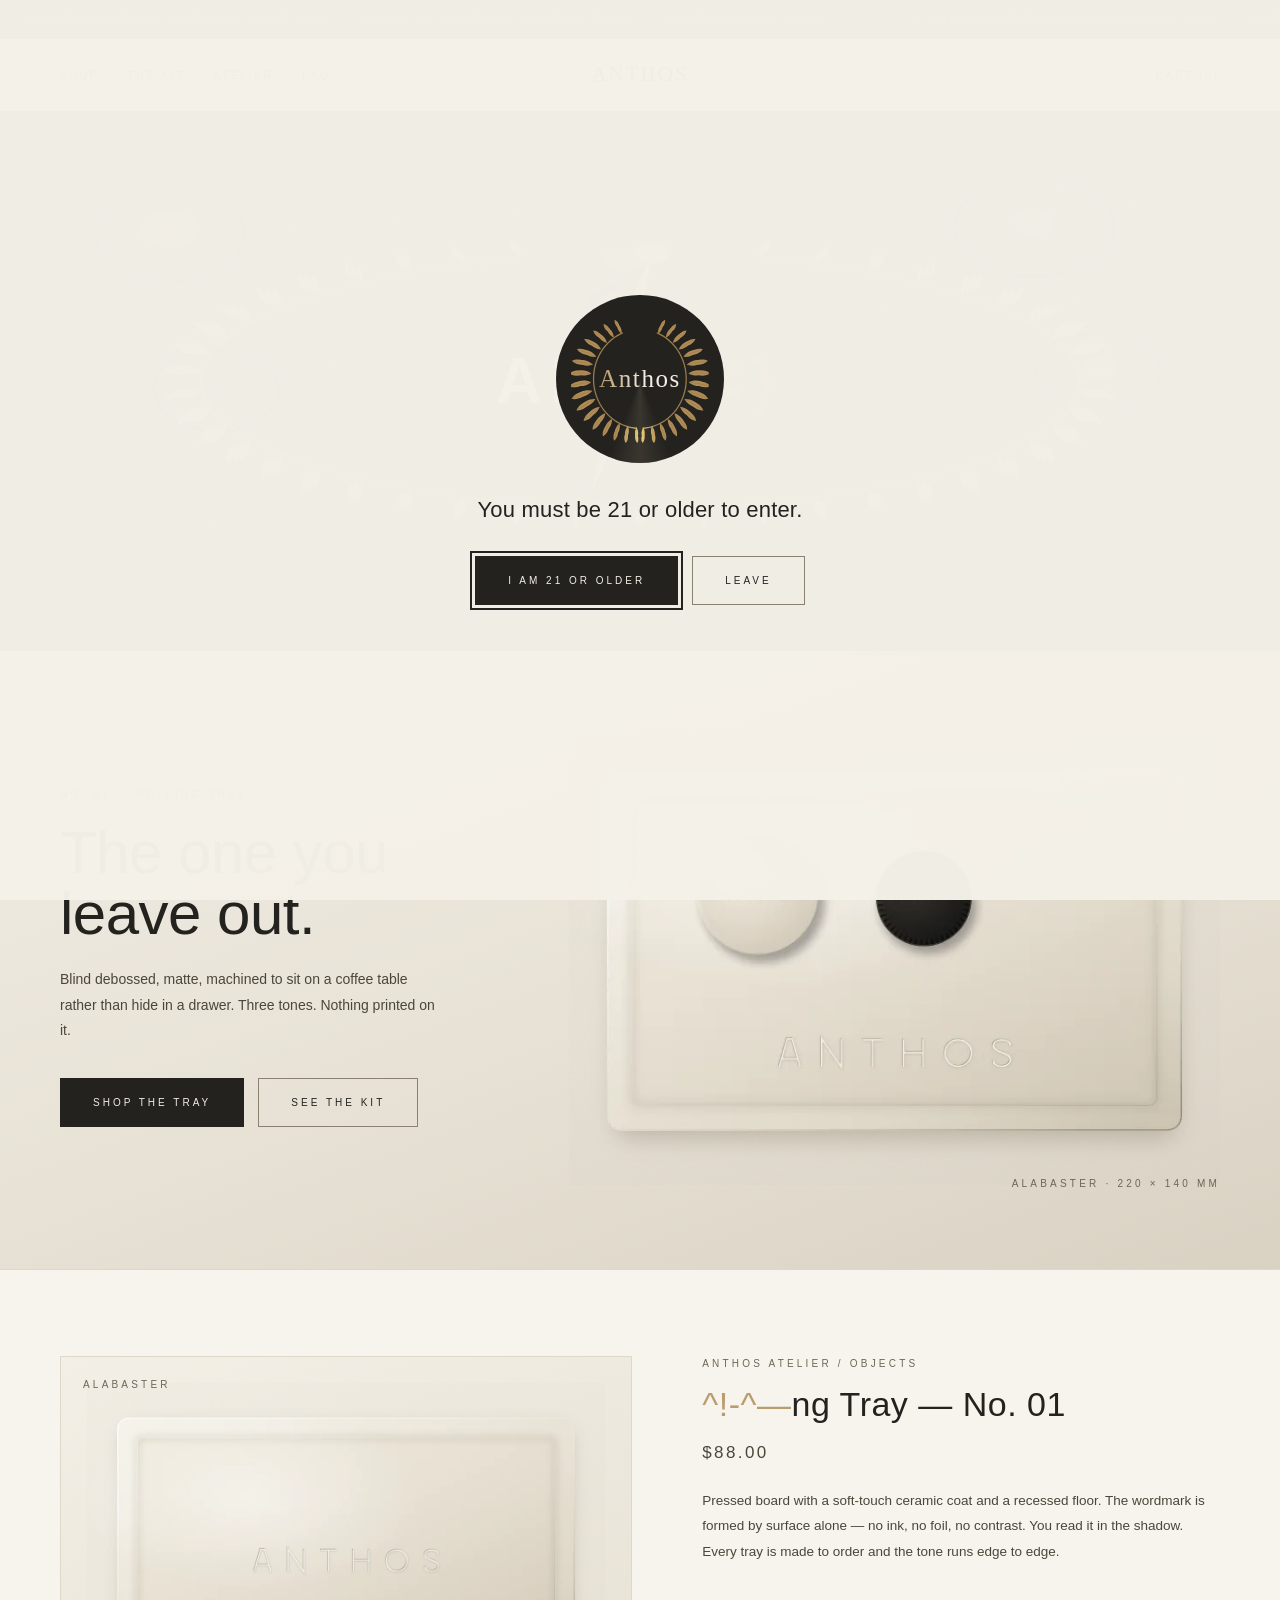
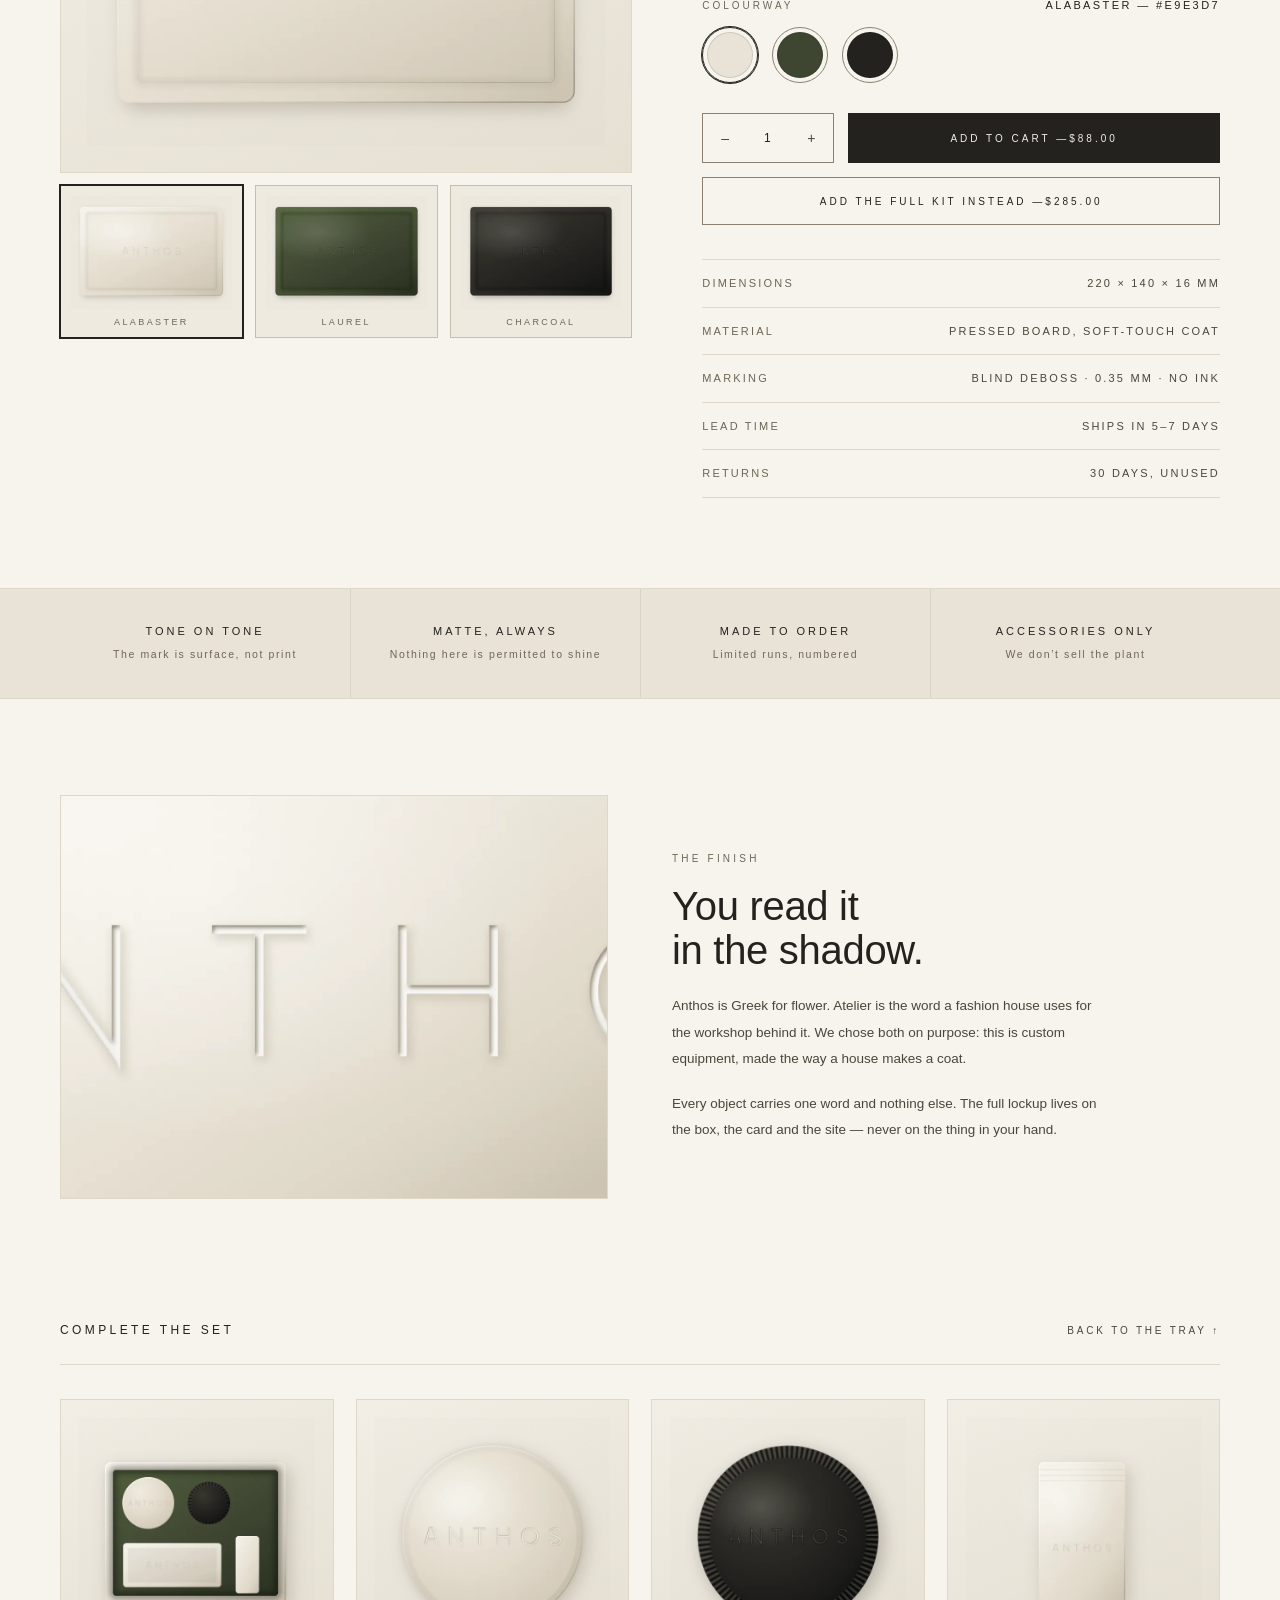
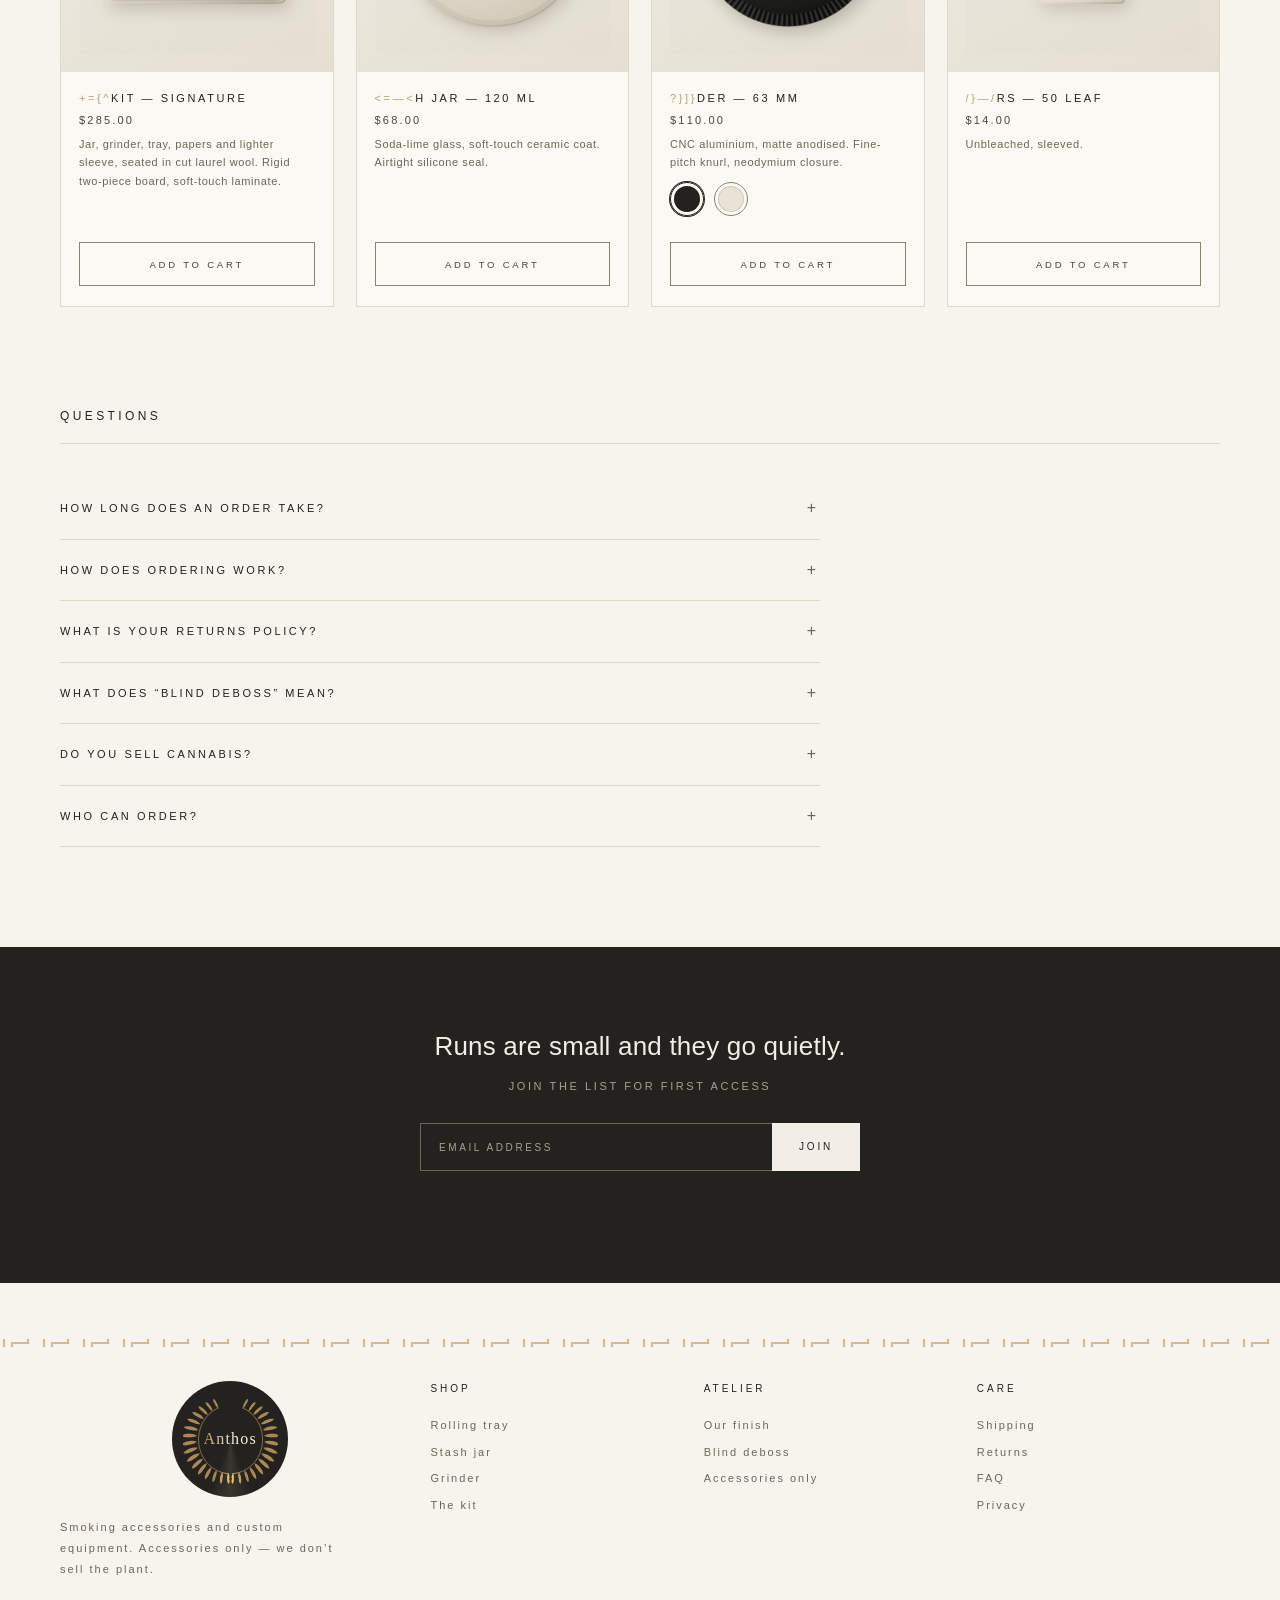
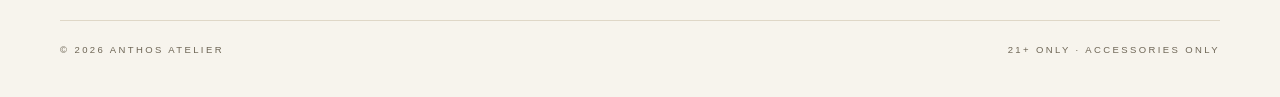
==== commit 8e6c792f: "Angle+enlarge hero bolt, decrypt letters strictly left-to-right and slower - Bolt: added a slight 9d" ====
--- a/Anthos/site/index.html
+++ b/Anthos/site/index.html
@@ -385,7 +385,7 @@
         <ellipse class="crestcloud cc1" cx="-28" cy="-198" rx="34" ry="20"/>
         <ellipse class="crestcloud cc2" cx="20" cy="-208" rx="30" ry="18"/>
         <ellipse class="crestcloud cc3" cx="-4" cy="-182" rx="24" ry="15"/>
-        <g class="boltgroup" transform="translate(0,-200) scale(0.8) translate(0,200)">
+        <g class="boltgroup" transform="translate(0,-200) rotate(9) scale(1.14, 0.95) translate(0,200)">
           <use href="#bolt"/>
           <circle class="zap zap-c1" r="8"><animateMotion dur="2.6s" repeatCount="indefinite" rotate="auto"><mpath href="#bolt"/></animateMotion></circle>
           <circle class="zap zap-c2" r="5"><animateMotion dur="2.6s" begin="-0.15s" repeatCount="indefinite" rotate="auto"><mpath href="#bolt"/></animateMotion></circle>
--- a/Anthos/site/css/styles.css
+++ b/Anthos/site/css/styles.css
@@ -144,9 +144,9 @@
   from { transform: translateX(-10px); }
   to { transform: translateX(10px); }
 }
-
 .boltcrest {
-  position: absolute; left: 50%; top: 50%; width: 90px; height: 300px; margin: -150px 0 0 -45px; z-index: 1;
+  position: absolute; left: 50%; top: 50%; transform: translate(-50%, -50%);
+  height: min(300px, 66%); aspect-ratio: 140 / 460; width: auto; z-index: 1;
 }
 .boltcrest svg { width: 100%; height: 100%; overflow: visible; }
 .boltcrest use { fill: var(--gold); stroke: #f2d9a1; stroke-width: 2; stroke-linejoin: round; filter: drop-shadow(0 0 10px rgba(176, 141, 87, .6)); }
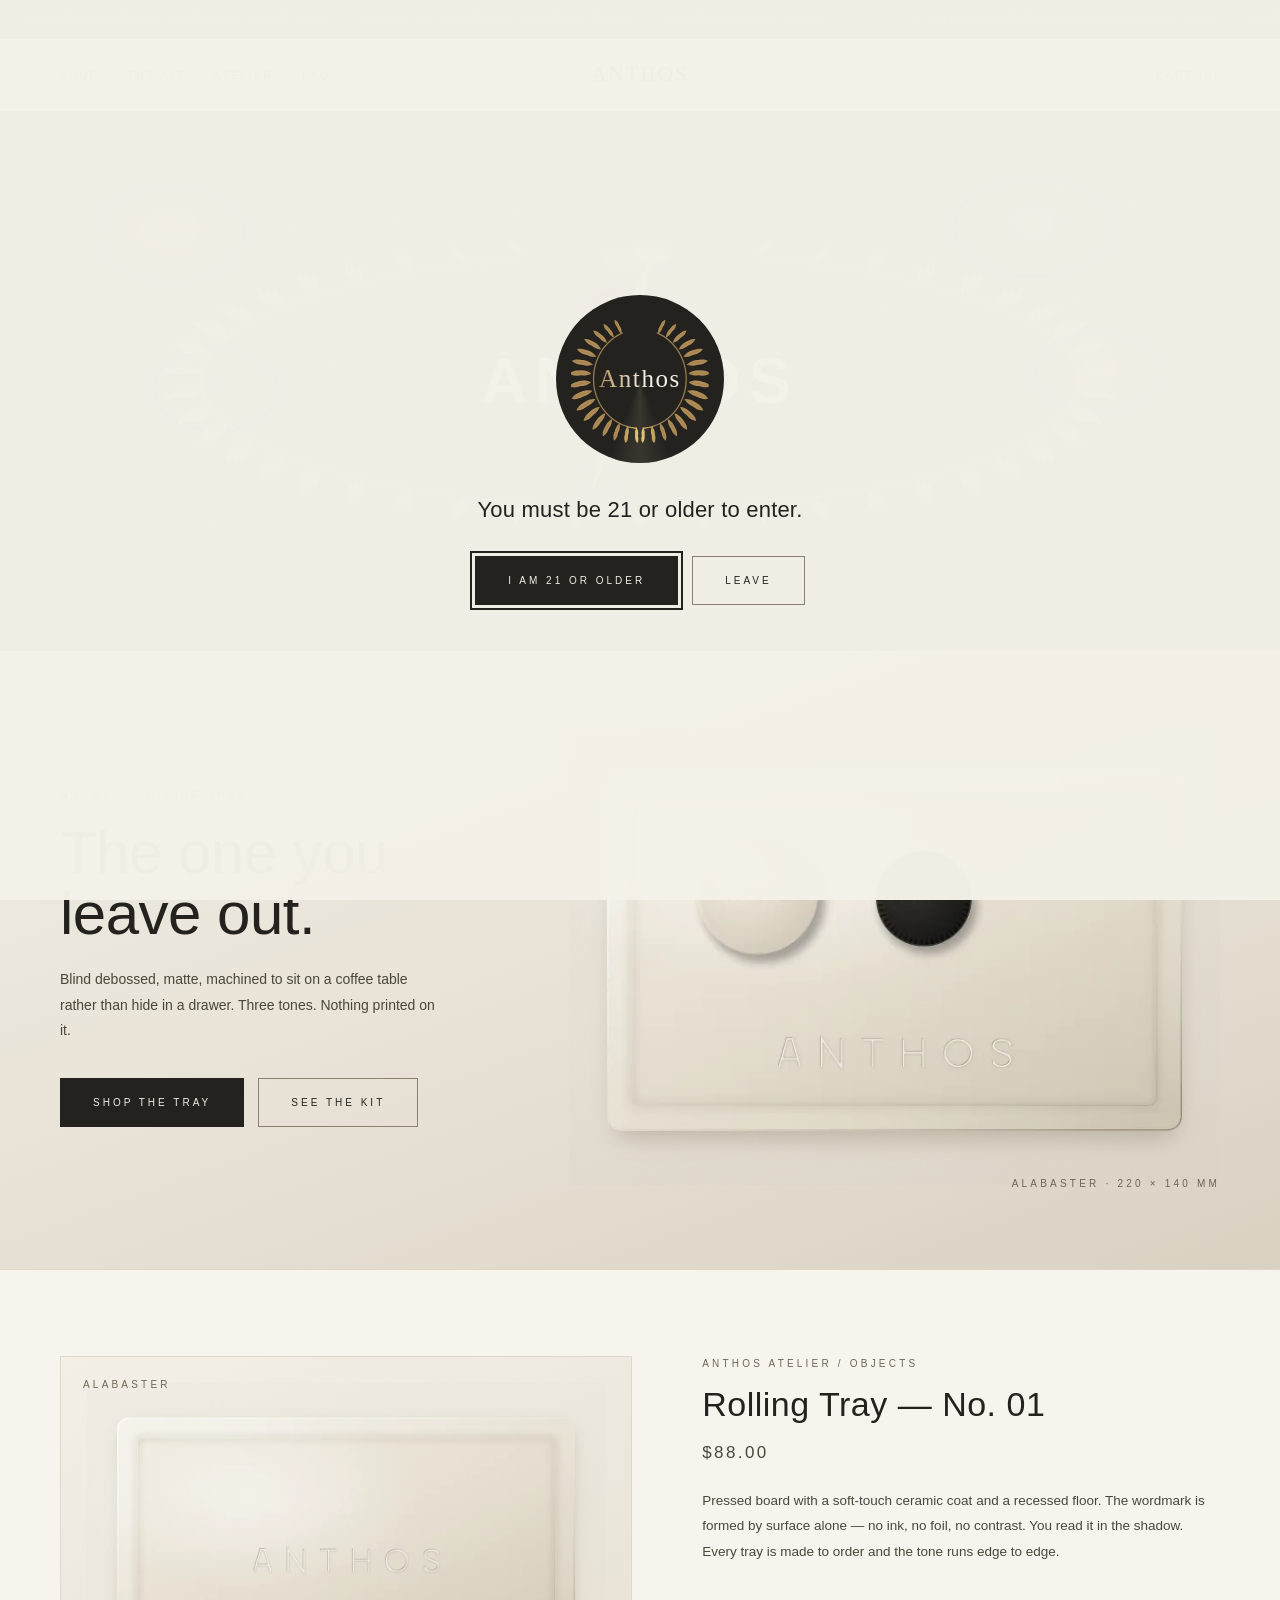
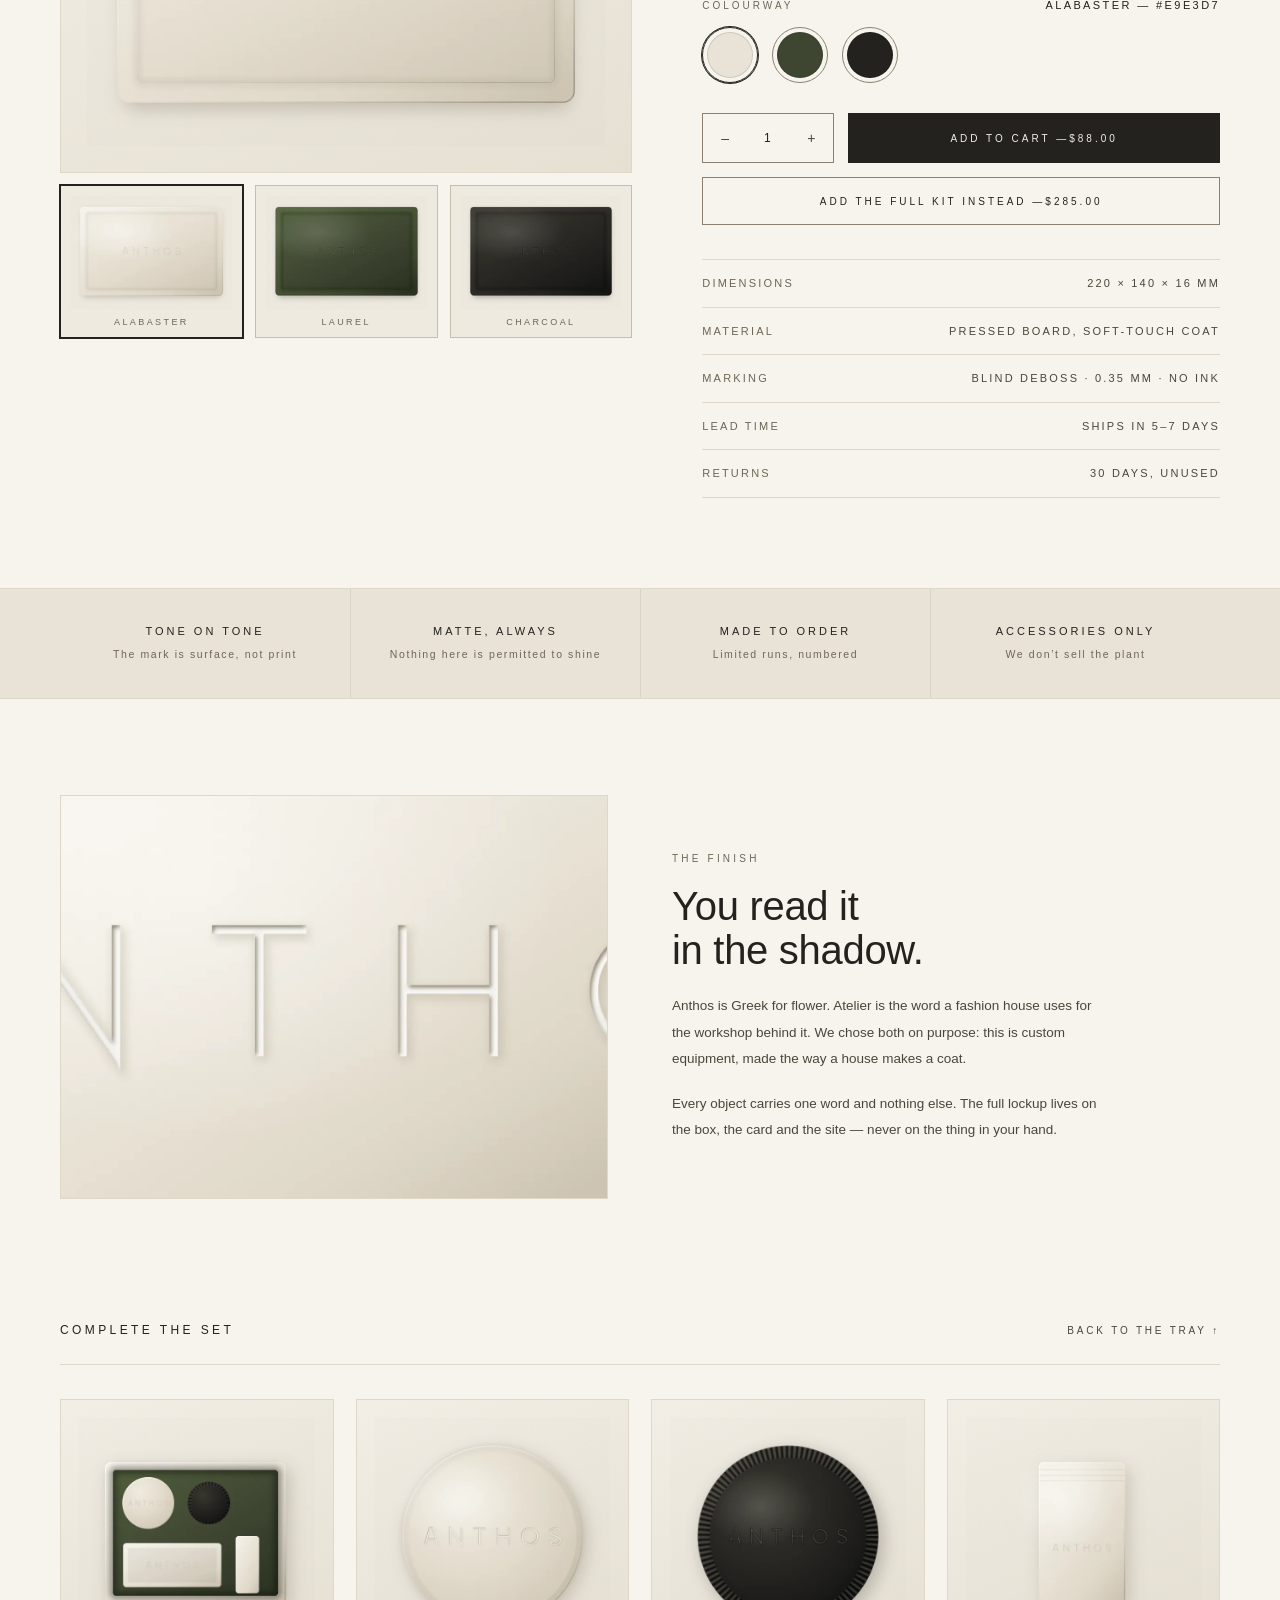
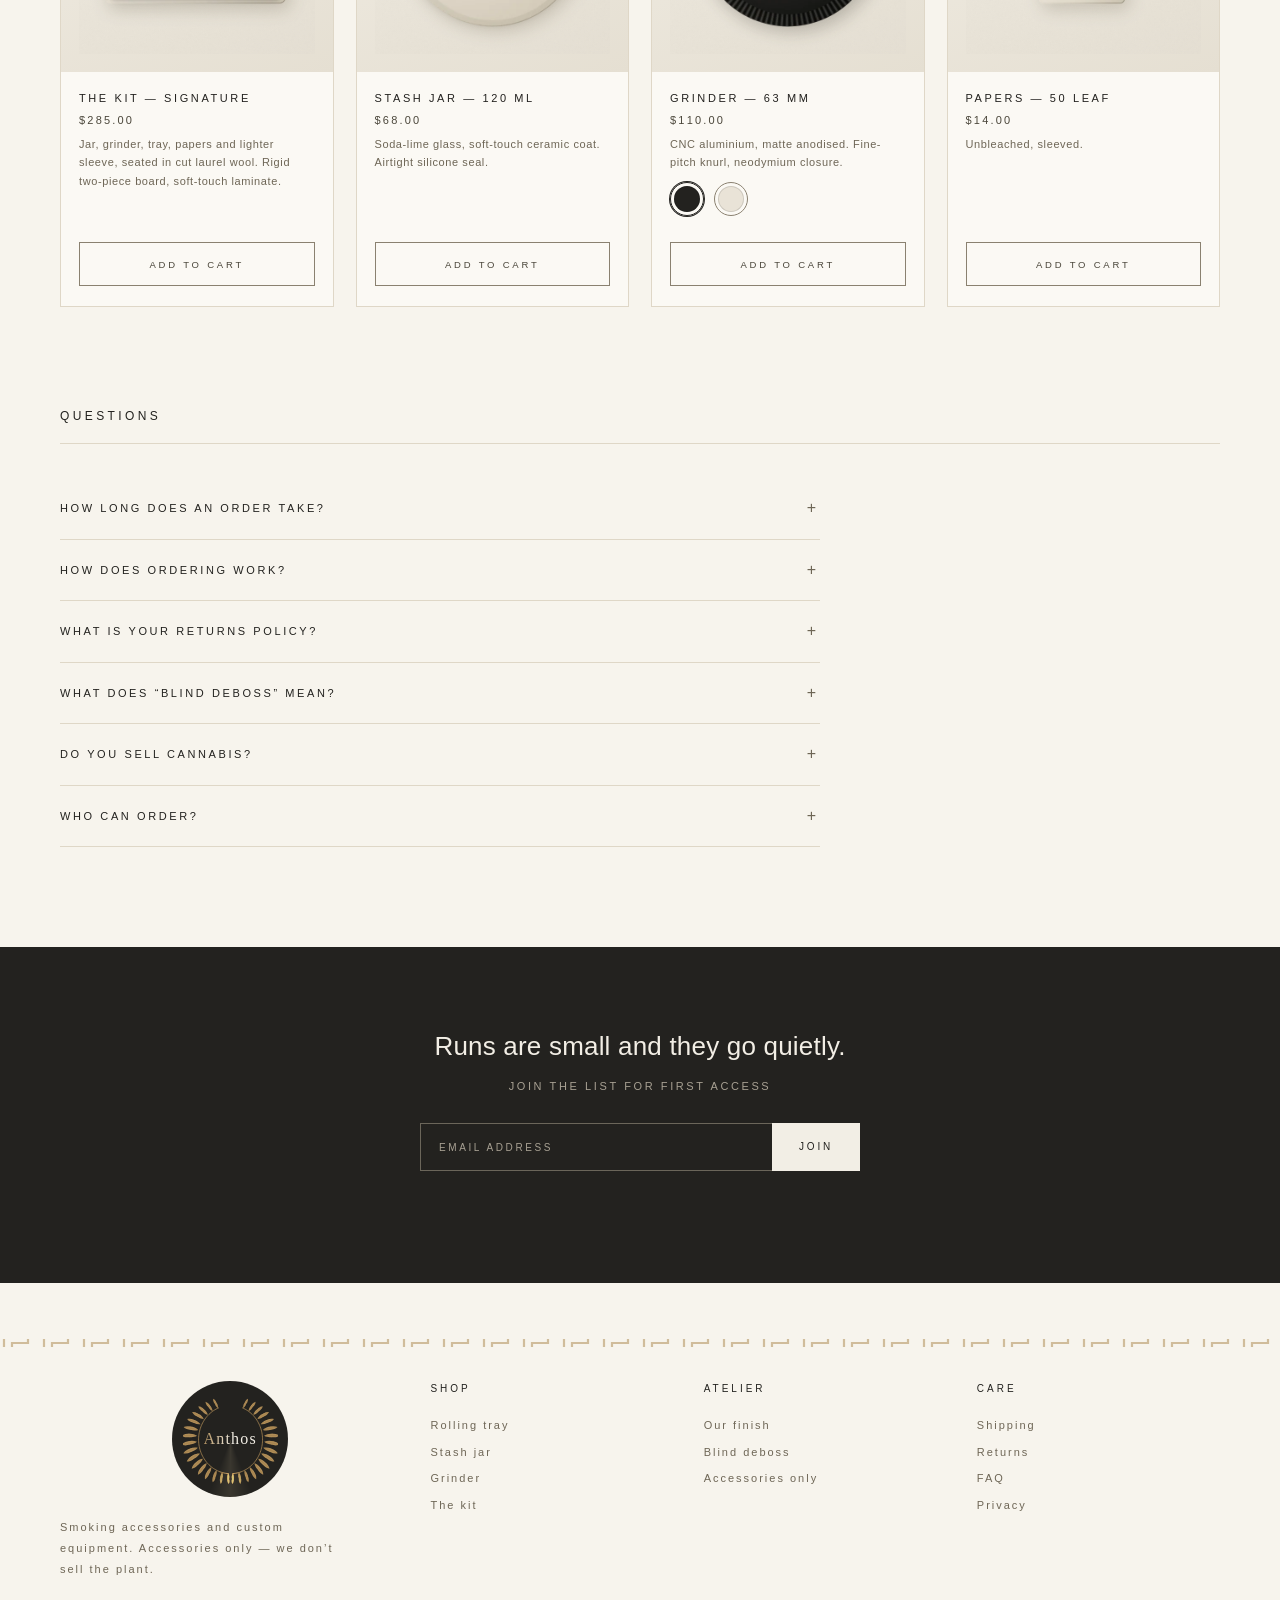
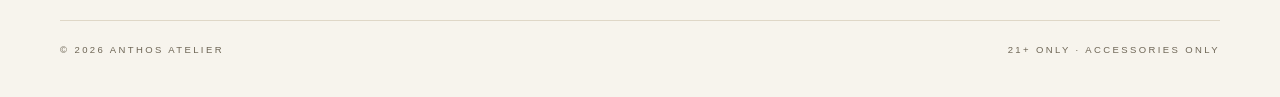
==== commit 36a4c2c3: "Scope decrypt animation to the hero wordmark only, Vercel-style timing - Removed the .scramble class" ====
--- a/Anthos/site/index.html
+++ b/Anthos/site/index.html
@@ -433,7 +433,7 @@
 
   <div class="info">
     <p class="eyebrow">Anthos Atelier / Objects</p>
-    <h2 id="pdp-h" class="scramble">Rolling Tray — No. 01</h2>
+    <h2 id="pdp-h">Rolling Tray — No. 01</h2>
     <p class="price"><span data-price-of="tray">$88.00</span></p>
     <p class="desc">Pressed board with a soft-touch ceramic coat and a recessed floor. The wordmark is formed by surface alone — no ink, no foil, no contrast. You read it in the shadow. Every tray is made to order and the tone runs edge to edge.</p>
 
@@ -498,7 +498,7 @@
     <article class="card" data-key="kit" data-name="The Kit — Signature" data-price="285" data-thumb="assets/img/kit-alabaster-560.webp" data-variant="" data-variant-label="">
       <div class="art"><img src="assets/img/kit-alabaster-560.webp" width="560" height="560" alt="The Anthos signature kit: stash jar, grinder, tray, papers and lighter sleeve seated in a laurel wool liner." loading="lazy"></div>
       <div class="body">
-        <h3 class="nm scramble">The Kit — Signature</h3>
+        <h3 class="nm">The Kit — Signature</h3>
         <p class="pr" data-price-of="kit">$285.00</p>
         <p class="spec">Jar, grinder, tray, papers and lighter sleeve, seated in cut laurel wool. Rigid two-piece board, soft-touch laminate.</p>
         <div class="quick"><button type="button" class="js-add">Add to cart</button></div>
@@ -508,7 +508,7 @@
     <article class="card" data-key="jar" data-name="Stash Jar — 120 ml" data-price="68" data-thumb="assets/img/jar-alabaster-560.webp" data-variant="" data-variant-label="">
       <div class="art"><img src="assets/img/jar-alabaster-560.webp" width="560" height="560" alt="Anthos stash jar in Alabaster, lid blind debossed with the ANTHOS wordmark." loading="lazy"></div>
       <div class="body">
-        <h3 class="nm scramble">Stash Jar — 120 ml</h3>
+        <h3 class="nm">Stash Jar — 120 ml</h3>
         <p class="pr" data-price-of="jar">$68.00</p>
         <p class="spec">Soda-lime glass, soft-touch ceramic coat. Airtight silicone seal.</p>
         <div class="quick"><button type="button" class="js-add">Add to cart</button></div>
@@ -518,7 +518,7 @@
     <article class="card" data-key="grinder" data-name="Grinder — 63 mm" data-price="110" data-variant="charcoal" data-variant-label="Charcoal">
       <div class="art"><img id="grinderImg" src="assets/img/grinder-charcoal-560.webp" width="560" height="560" alt="Anthos grinder in Charcoal, fine-pitch knurl, lid blind debossed with the ANTHOS wordmark." loading="lazy"></div>
       <div class="body">
-        <h3 class="nm scramble">Grinder — 63 mm</h3>
+        <h3 class="nm">Grinder — 63 mm</h3>
         <p class="pr" data-price-of="grinder">$110.00</p>
         <p class="spec">CNC aluminium, matte anodised. Fine-pitch knurl, neodymium closure.</p>
         <fieldset class="swatches mini js-variant" aria-label="Grinder colourway" data-target="#grinderImg">
@@ -532,7 +532,7 @@
     <article class="card" data-key="papers" data-name="Papers — 50 leaf" data-price="14" data-thumb="assets/img/papers-alabaster-560.webp" data-variant="" data-variant-label="">
       <div class="art"><img src="assets/img/papers-alabaster-560.webp" width="560" height="560" alt="Anthos papers in an alabaster sleeve, blind debossed with the ANTHOS wordmark." loading="lazy"></div>
       <div class="body">
-        <h3 class="nm scramble">Papers — 50 leaf</h3>
+        <h3 class="nm">Papers — 50 leaf</h3>
         <p class="pr" data-price-of="papers">$14.00</p>
         <p class="spec">Unbleached, sleeved.</p>
         <div class="quick"><button type="button" class="js-add">Add to cart</button></div>
--- a/Anthos/site/css/styles.css
+++ b/Anthos/site/css/styles.css
@@ -37,8 +37,14 @@
 .hp { position: absolute; left: -9999px; }
 .eyebrow { font-size: 10px; letter-spacing: 3.2px; text-transform: uppercase; color: var(--mute); }
 
-/* ---------- scramble/decrypt text reveal (see app.js TextScramble) ---------- */
-.dchar { color: var(--gold); opacity: .85; }
+/* ---------- scramble/decrypt text reveal (hero wordmark only — see app.js TextScramble) ----------
+   Fast, expo-out easing (cubic-bezier(.16,1,.3,1)) with a quick blur-to-sharp on each swap, the same
+   easing shape and materialize-in feel used for Vercel-style motion, rather than a linear/ease-out
+   flicker. */
+.dchar { color: var(--gold); opacity: .85; display: inline-block; animation: dchar-fade .07s cubic-bezier(.16, 1, .3, 1); }
+@keyframes dchar-fade { from { opacity: .1; filter: blur(2px); } to { opacity: .85; filter: blur(0); } }
+.dlock { display: inline-block; animation: dlock-settle .18s cubic-bezier(.16, 1, .3, 1); }
+@keyframes dlock-settle { from { opacity: 0; filter: blur(3px); transform: translateY(-3px); } to { opacity: 1; filter: blur(0); transform: translateY(0); } }
 
 :focus-visible { outline: 2px solid var(--ink); outline-offset: 3px; }
 .signup :focus-visible, .announce :focus-visible { outline-color: #F2EEE5; }
